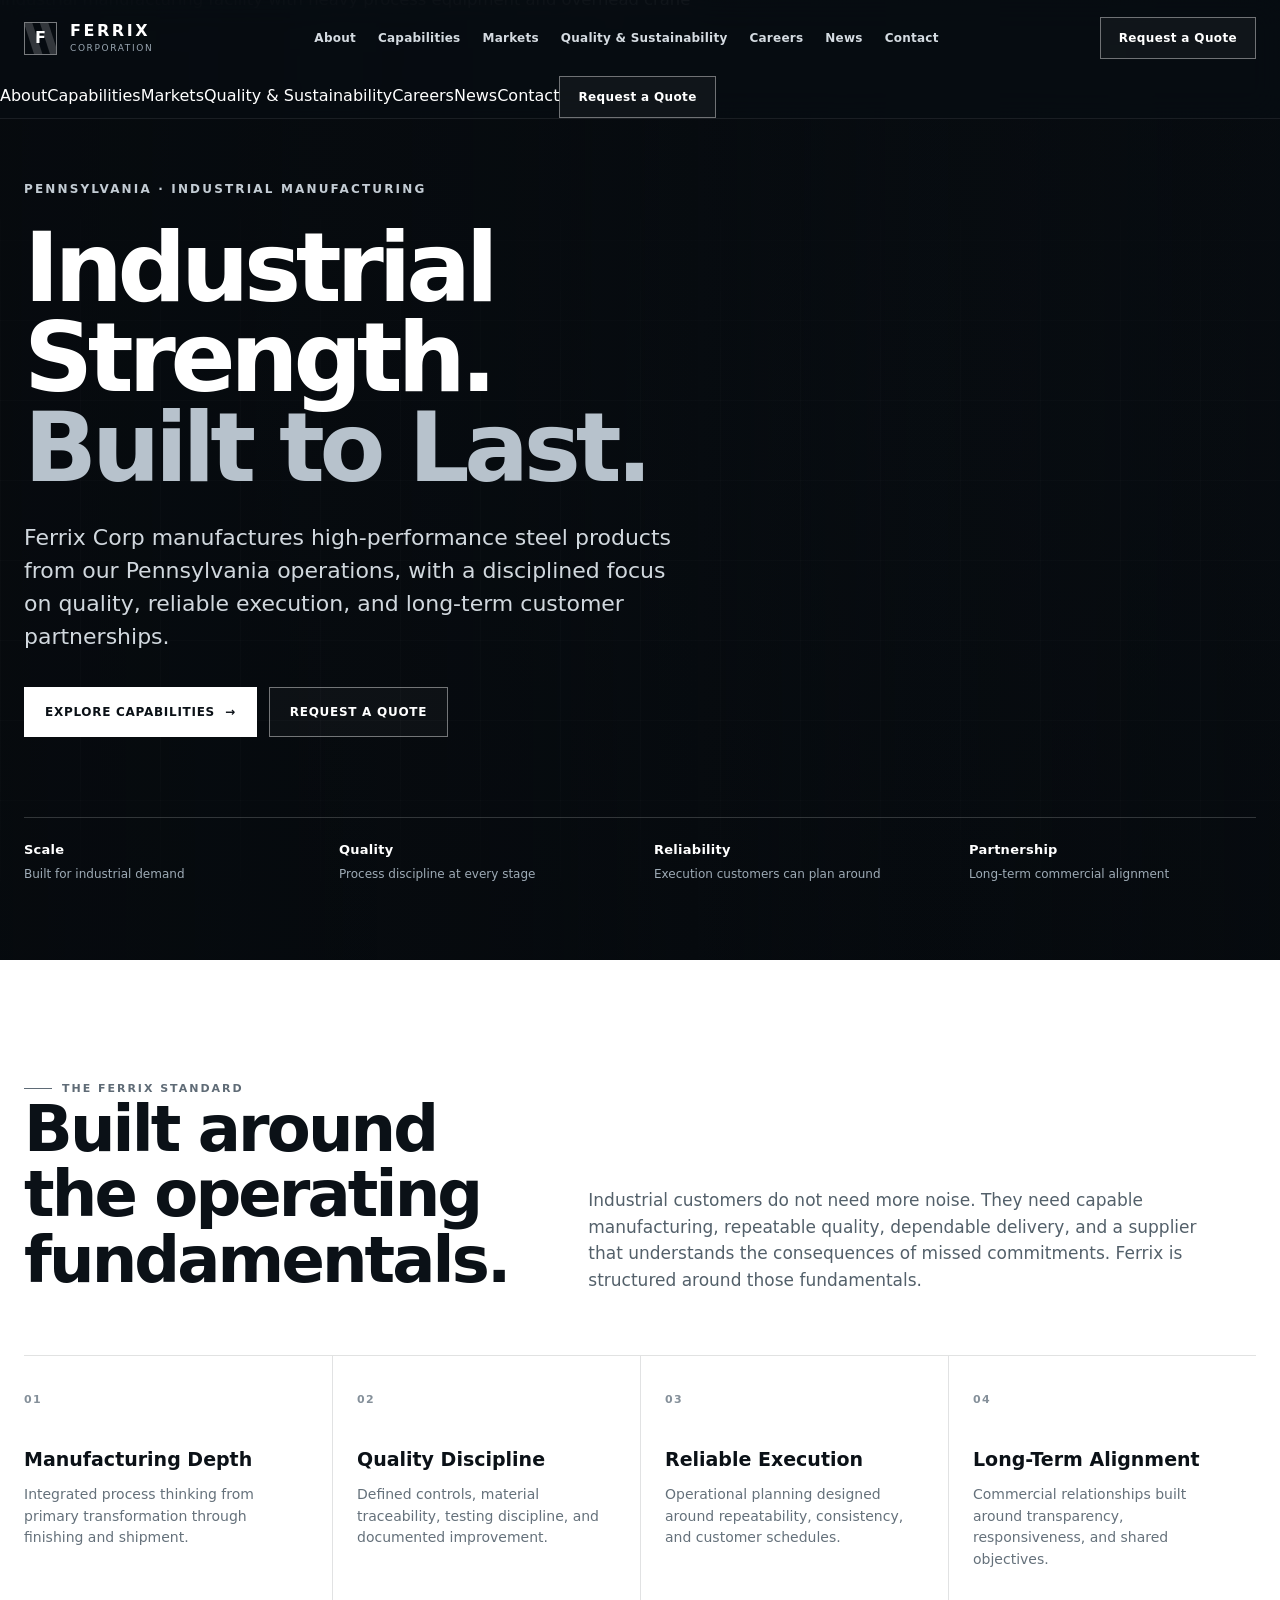
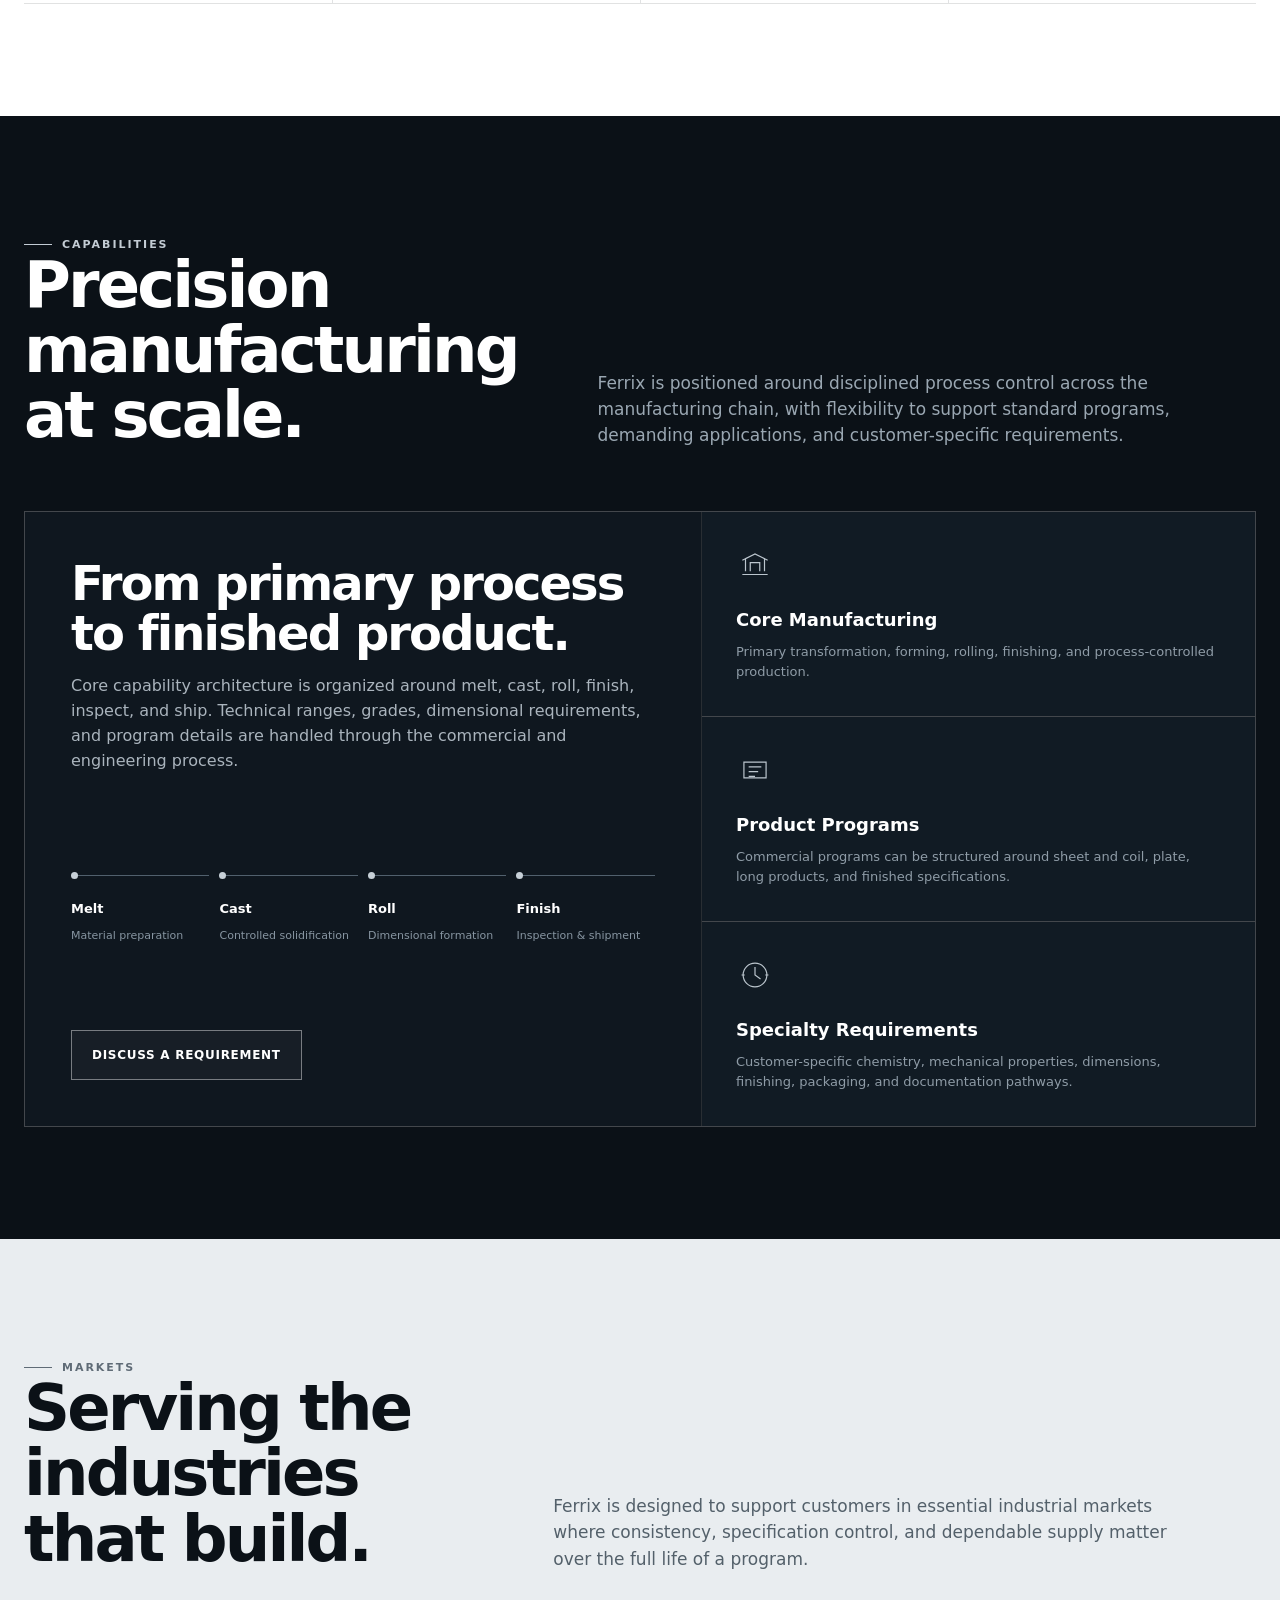
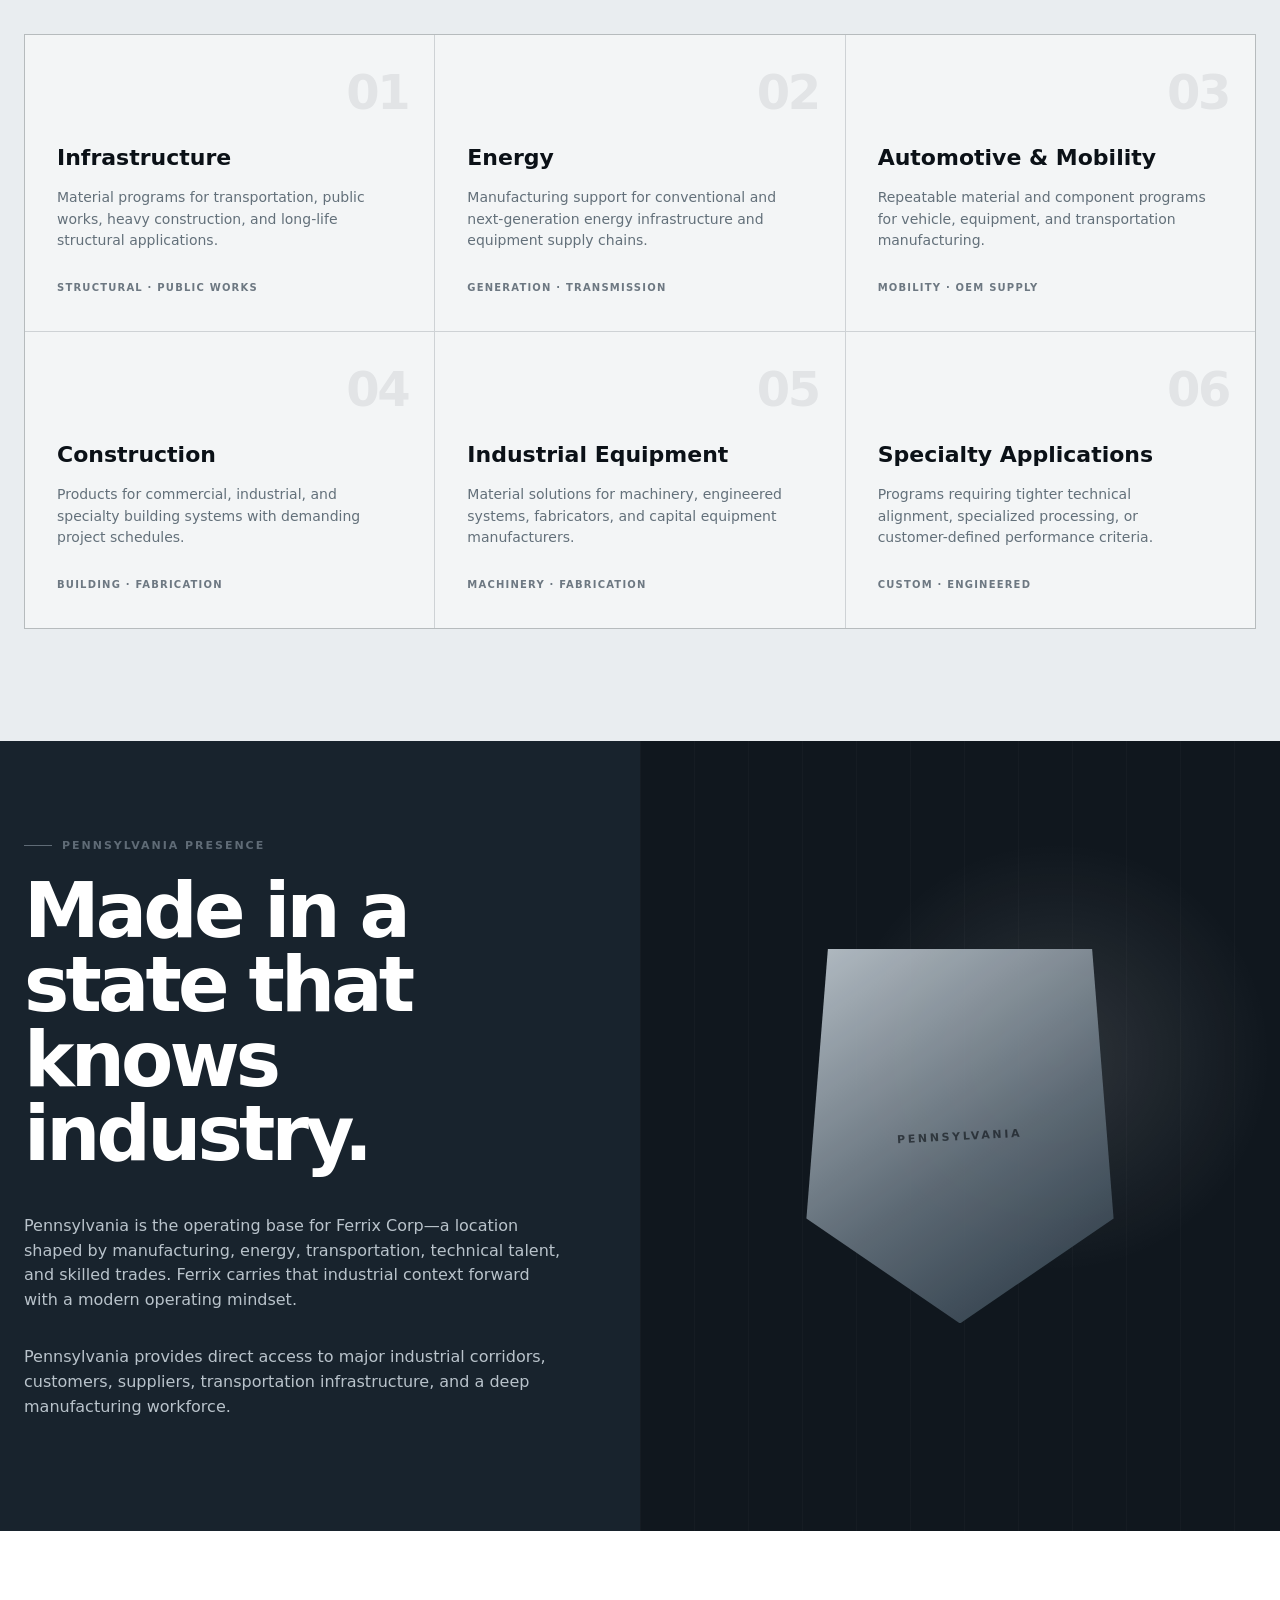
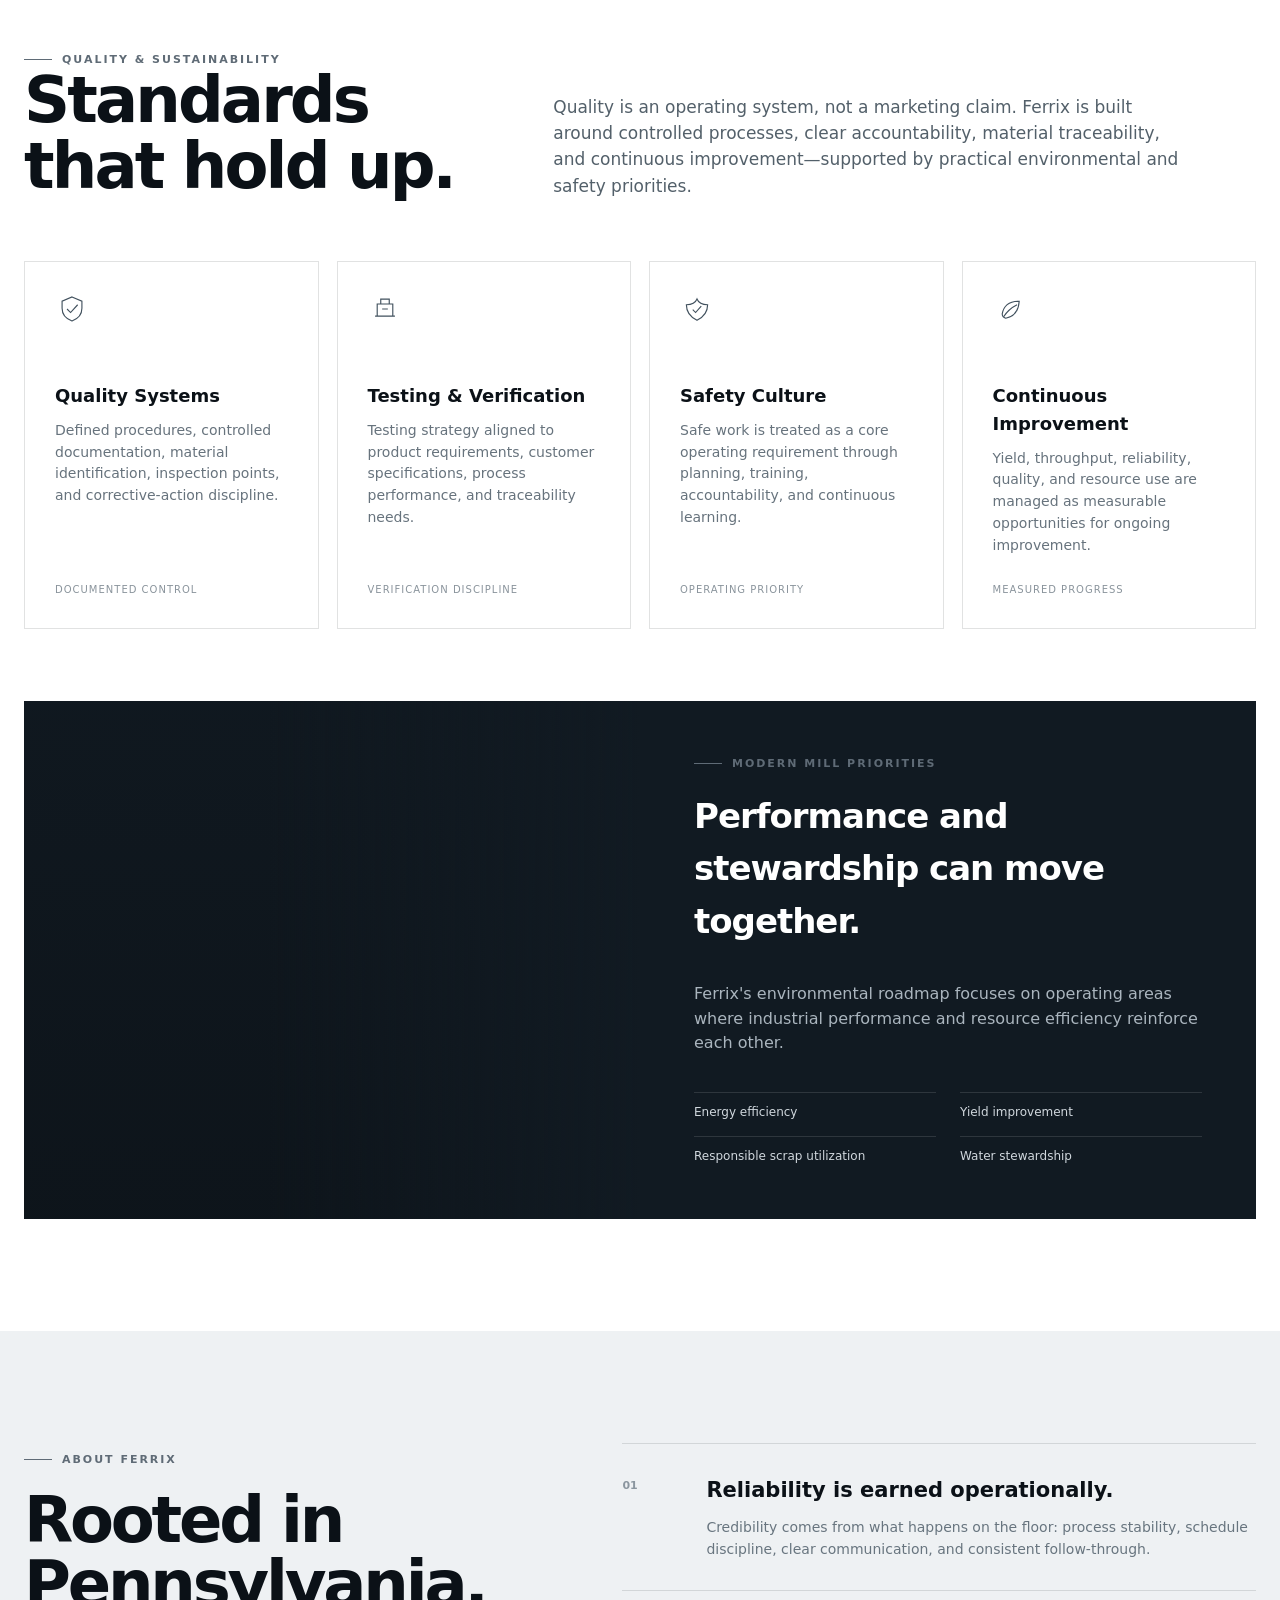
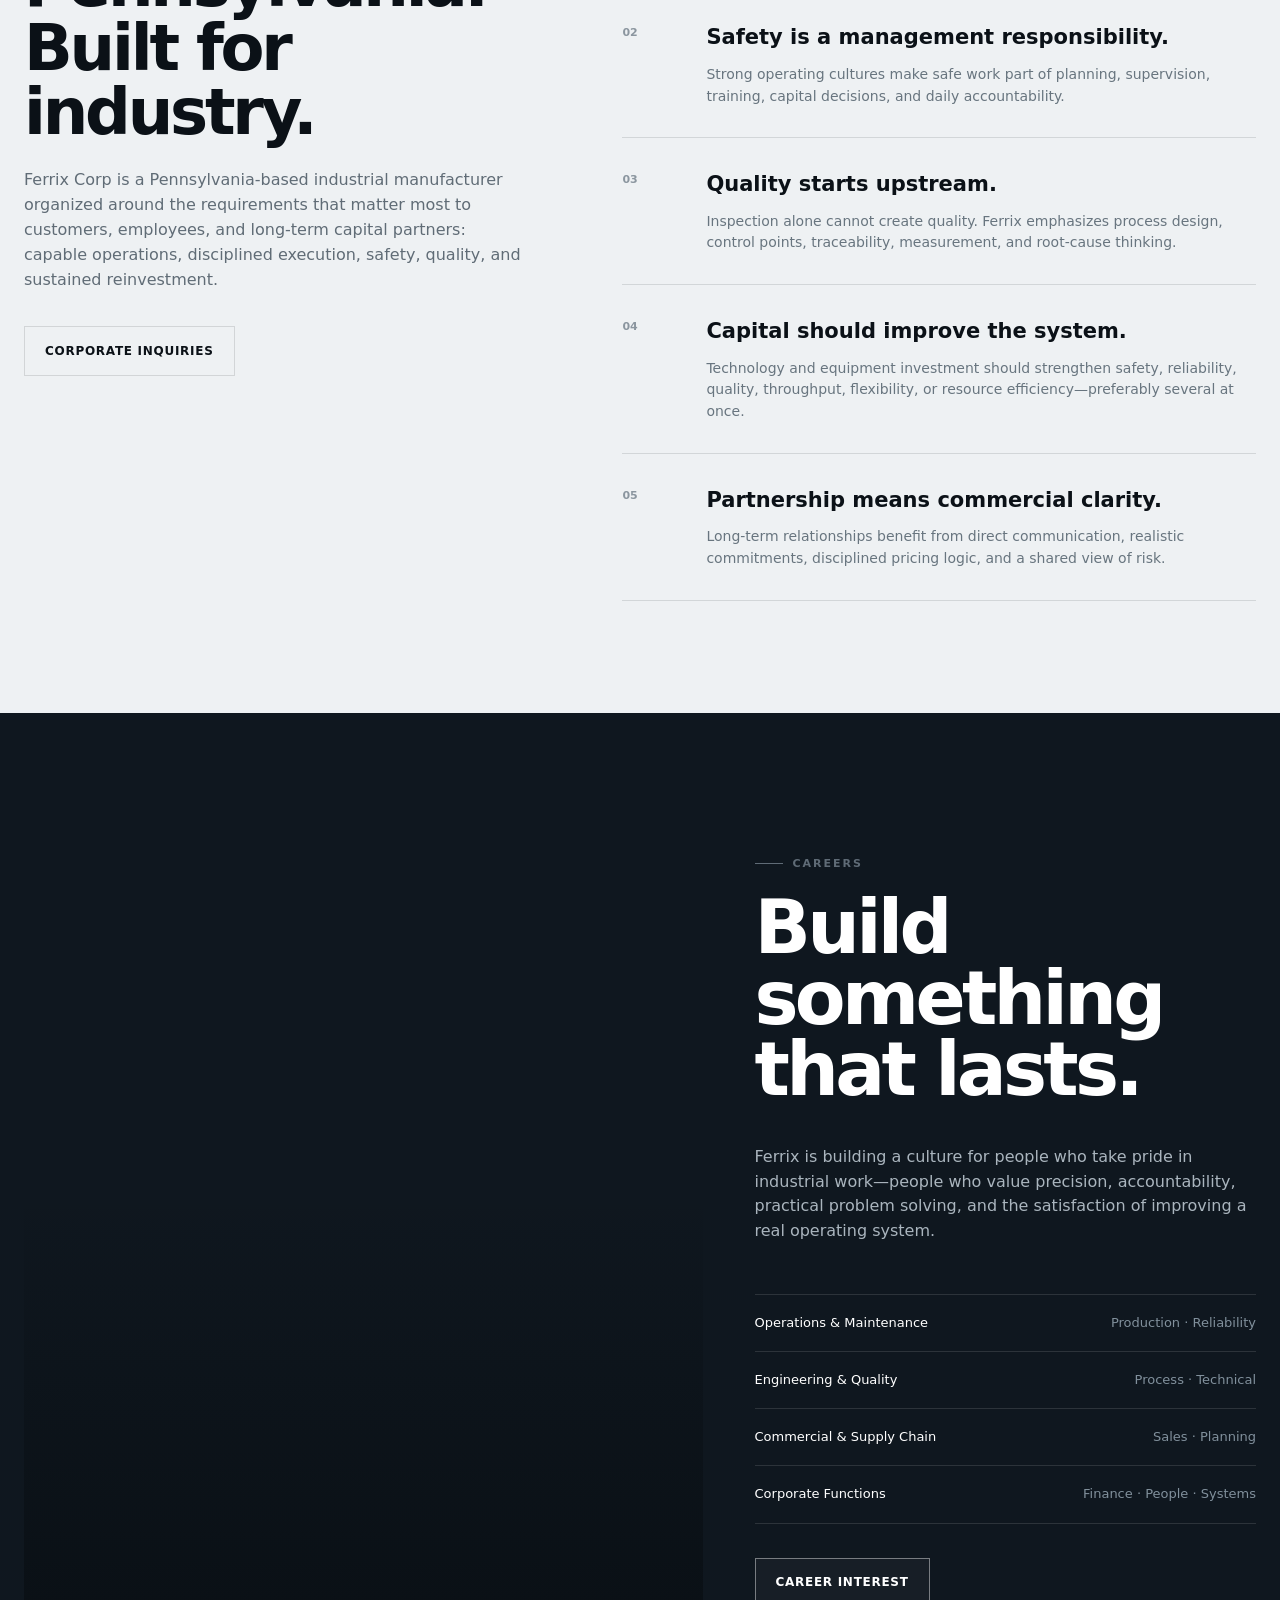
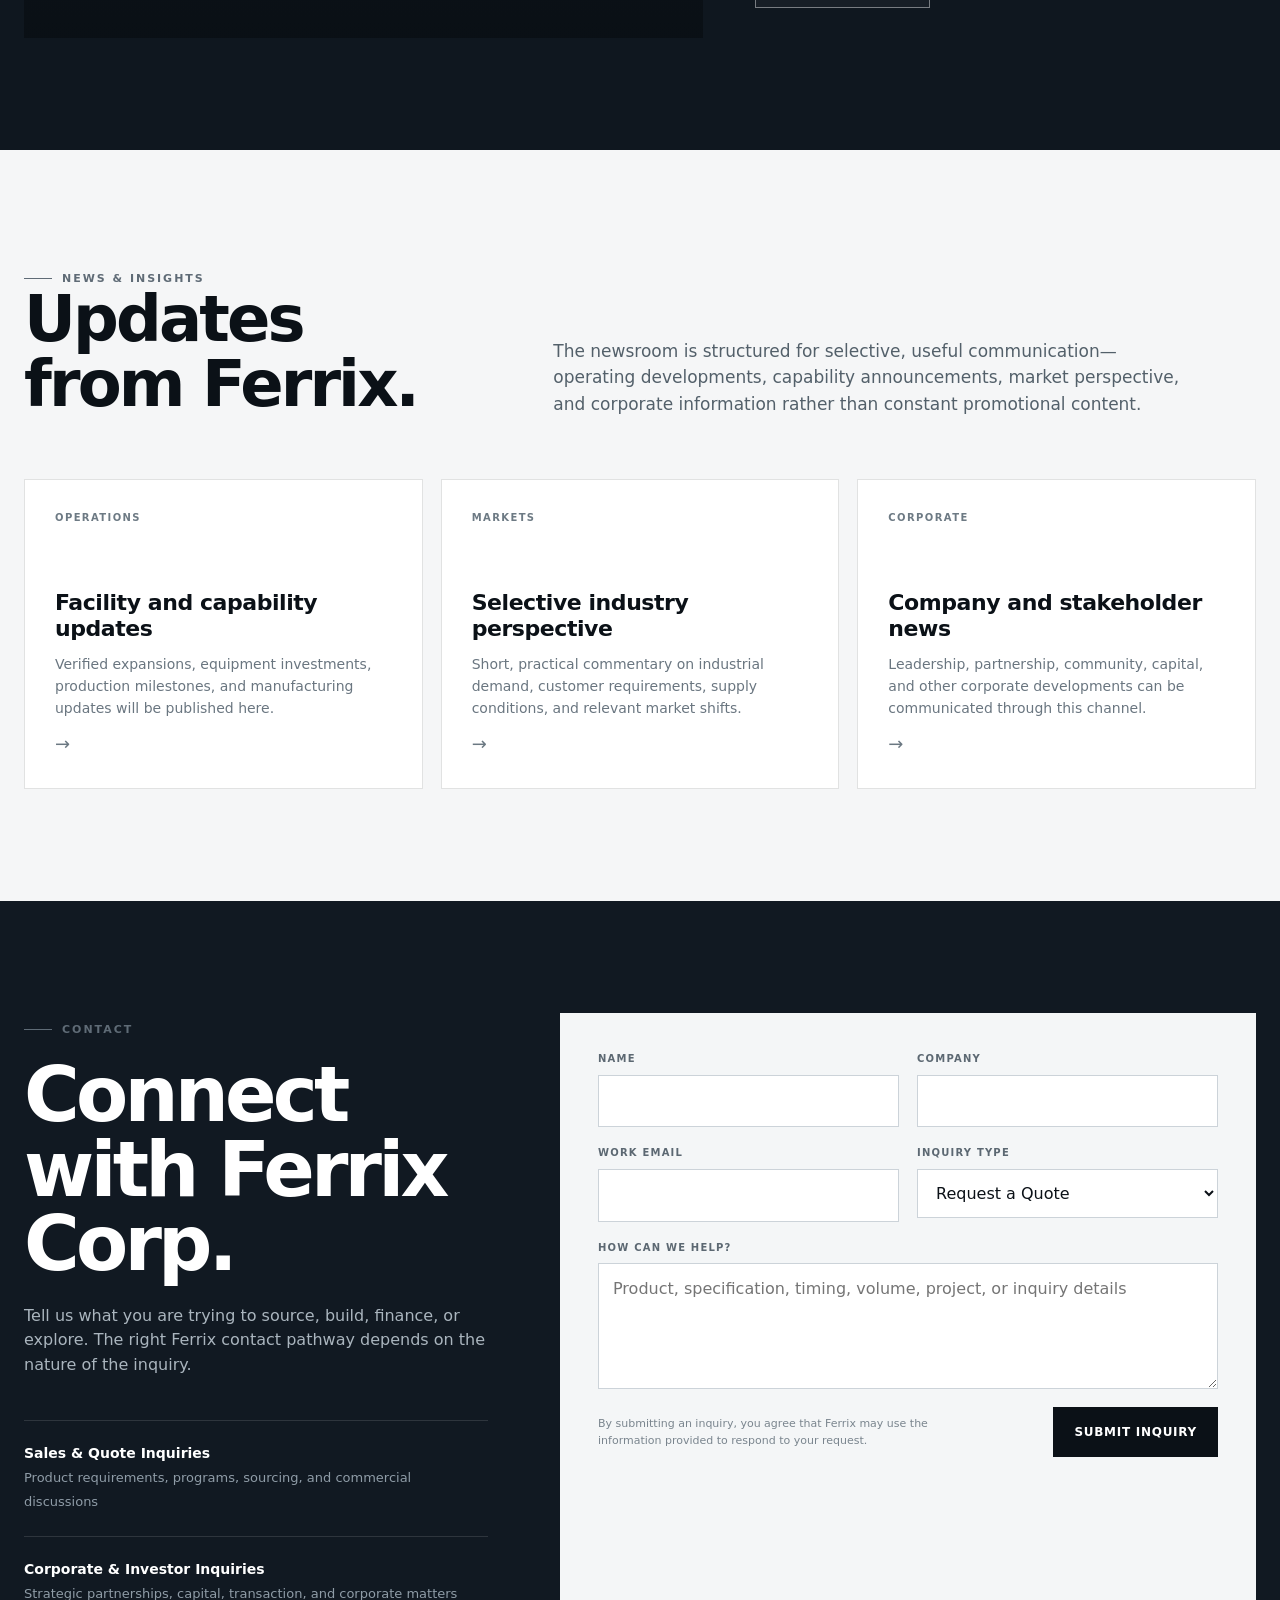
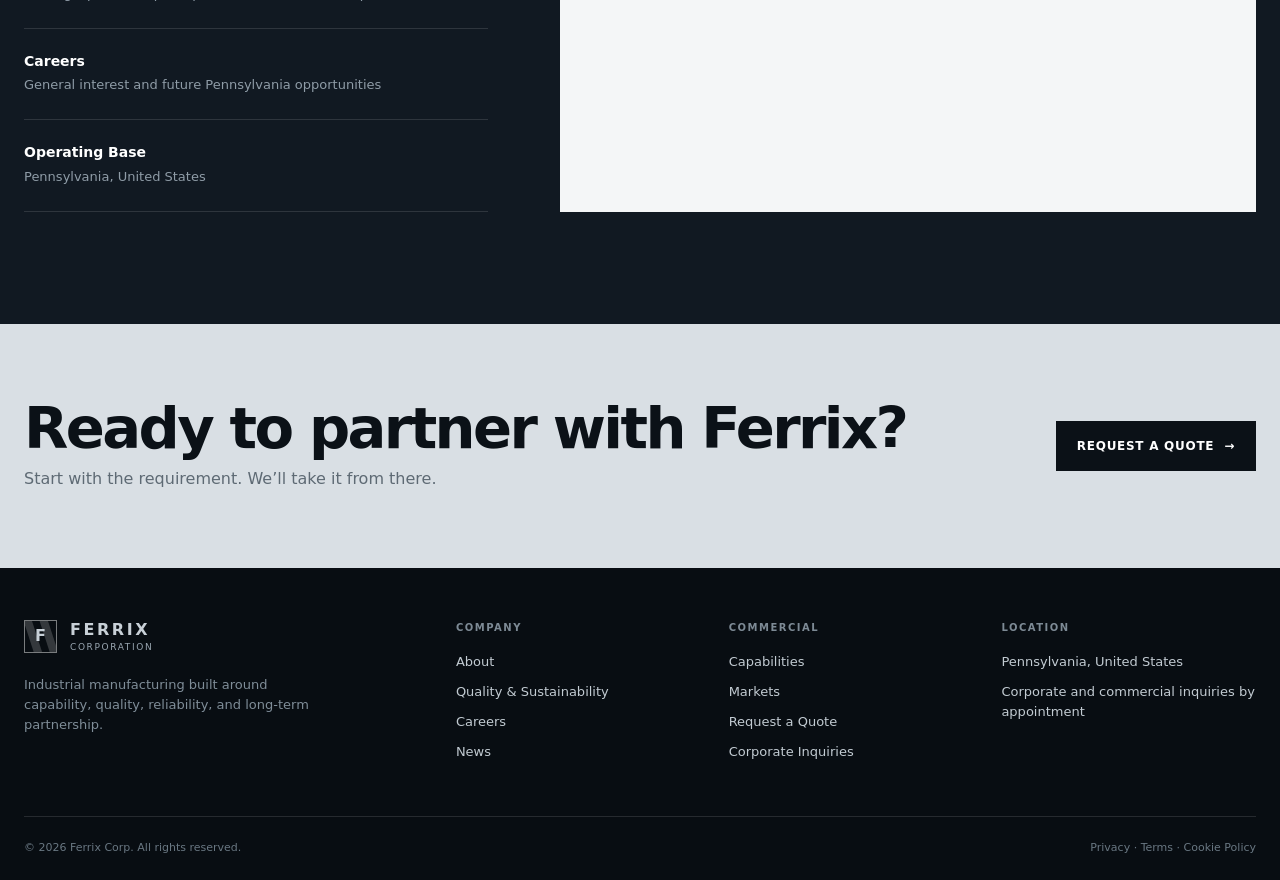
==== index.html @ 730b9425 "Build Ferrix Corp corporate website" ====
<!DOCTYPE html>
<html lang="en">
<head>
  <meta charset="UTF-8" />
  <meta name="viewport" content="width=device-width, initial-scale=1.0" />
  <meta name="description" content="Ferrix Corp is a Pennsylvania-based industrial manufacturer focused on performance, reliability, disciplined operations, and long-term customer partnerships." />
  <meta name="theme-color" content="#0b1117" />
  <meta property="og:title" content="Ferrix Corp | Industrial Strength. Built to Last." />
  <meta property="og:description" content="Pennsylvania-based manufacturing. Built around capability, quality, reliability, and long-term partnership." />
  <meta property="og:type" content="website" />
  <title>Ferrix Corp | Industrial Strength. Built to Last.</title>
  <style>
    :root {
      --ink: #0b1117;
      --ink-2: #111922;
      --steel: #5f6b76;
      --steel-2: #89949f;
      --mist: #d9dee3;
      --paper: #f3f5f6;
      --white: #ffffff;
      --navy: #142334;
      --accent: #b8c2cb;
      --rust: #a55b33;
      --line: rgba(255,255,255,.12);
      --dark-line: rgba(11,17,23,.12);
      --shadow: 0 24px 60px rgba(0,0,0,.16);
      --radius: 3px;
      --max: 1240px;
    }
    * { box-sizing: border-box; }
    html { scroll-behavior: smooth; }
    body { margin: 0; background: var(--paper); color: var(--ink); font-family: Inter, ui-sans-serif, system-ui, -apple-system, BlinkMacSystemFont, "Segoe UI", sans-serif; font-size: 16px; line-height: 1.55; -webkit-font-smoothing: antialiased; text-rendering: optimizeLegibility; }
    body.menu-open { overflow: hidden; }
    a { color: inherit; text-decoration: none; }
    button, input, textarea, select { font: inherit; }
    img { max-width: 100%; display: block; }
    ::selection { background: #253a4d; color: white; }
    .skip-link { position: fixed; left: 12px; top: -50px; z-index: 9999; background: white; color: var(--ink); padding: 10px 14px; border-radius: 2px; transition: top .2s ease; }
    .skip-link:focus { top: 12px; }
    .progress { position: fixed; inset: 0 auto auto 0; z-index: 1200; height: 2px; width: 0; background: linear-gradient(90deg, #96a3ae, #fff); }
    .wrap { width: min(calc(100% - 48px), var(--max)); margin: 0 auto; }
    .eyebrow { display: inline-flex; align-items: center; gap: 10px; font-size: 11px; font-weight: 700; letter-spacing: .18em; text-transform: uppercase; color: var(--steel); }
    .eyebrow::before { content: ""; width: 28px; height: 1px; background: currentColor; }
    .dark .eyebrow { color: #c3ccd4; }
    header { position: fixed; top: 0; left: 0; right: 0; z-index: 1000; background: rgba(8,13,18,.72); color: white; border-bottom: 1px solid rgba(255,255,255,.08); backdrop-filter: blur(16px); -webkit-backdrop-filter: blur(16px); transition: background .25s ease, box-shadow .25s ease; }
    header.scrolled { background: rgba(8,13,18,.96); box-shadow: 0 10px 32px rgba(0,0,0,.18); }
    .nav-shell { height: 76px; display: flex; align-items: center; justify-content: space-between; gap: 24px; }
    .brand { display: inline-flex; align-items: center; gap: 13px; min-width: max-content; }
    .brand-mark { width: 33px; height: 33px; border: 1px solid rgba(255,255,255,.46); display: grid; place-items: center; position: relative; overflow: hidden; }
    .brand-mark::before, .brand-mark::after { content: ""; position: absolute; background: rgba(255,255,255,.18); transform: rotate(-18deg); }
    .brand-mark::before { width: 8px; height: 48px; left: 4px; }
    .brand-mark::after { width: 8px; height: 48px; right: 3px; }
    .brand-mark span { font-size: 16px; font-weight: 800; position: relative; z-index: 1; }
    .brand-name { display: flex; flex-direction: column; line-height: 1; }
    .brand-name strong { font-size: 16px; letter-spacing: .16em; font-weight: 780; }
    .brand-name small { margin-top: 5px; font-size: 9px; letter-spacing: .18em; text-transform: uppercase; color: #9aa7b2; }
    .nav-links { display: flex; align-items: center; gap: 22px; font-size: 12px; font-weight: 650; letter-spacing: .02em; }
    .nav-links a { color: #d4dbe1; transition: color .2s ease; }
    .nav-links a:hover, .nav-links a.active { color: white; }
    .quote-btn { display: inline-flex; align-items: center; justify-content: center; min-height: 42px; padding: 0 18px; border: 1px solid rgba(255,255,255,.4); color: white; font-weight: 700; font-size: 12px; letter-spacing: .03em; background: rgba(255,255,255,.04); transition: .2s ease; }
    .quote-btn:hover { background: white; color: var(--ink); border-color: white; }
    .mobile-toggle { display: none; width: 42px; height: 42px; border: 1px solid rgba(255,255,255,.25); background: transparent; color: white; }
    .mobile-toggle span, .mobile-toggle span::before, .mobile-toggle span::after { content: ""; display: block; width: 18px; height: 1px; background: white; margin: auto; position: relative; }
    .mobile-toggle span::before { position: absolute; top: -6px; }
    .mobile-toggle span::after { position: absolute; top: 6px; }
    .hero { min-height: 94vh; color: white; position: relative; display: grid; align-items: end; overflow: hidden; background: #080d12; }
    .hero-media { position: absolute; inset: 0; z-index: 0; }
    .hero-media img { width: 100%; height: 100%; object-fit: cover; object-position: center 48%; filter: saturate(.72) contrast(1.05); transform: scale(1.025); }
    .hero-media::after { content: ""; position: absolute; inset: 0; background: linear-gradient(90deg, rgba(6,10,14,.92) 0%, rgba(6,10,14,.68) 42%, rgba(6,10,14,.25) 72%, rgba(6,10,14,.44) 100%), linear-gradient(0deg, rgba(6,10,14,.88) 0%, rgba(6,10,14,.12) 55%, rgba(6,10,14,.38) 100%); }
    .hero-grid { position: absolute; inset: 0; z-index: 1; pointer-events: none; opacity: .22; background-image: linear-gradient(rgba(255,255,255,.08) 1px, transparent 1px), linear-gradient(90deg, rgba(255,255,255,.08) 1px, transparent 1px); background-size: 80px 80px; mask-image: linear-gradient(to bottom, transparent 10%, #000 40%, #000 80%, transparent 100%); }
    .hero-inner { position: relative; z-index: 2; padding: 180px 0 76px; }
    .hero-kicker { color: #c3ccd4; font-size: 12px; text-transform: uppercase; letter-spacing: .18em; font-weight: 700; margin-bottom: 24px; }
    .hero h1 { max-width: 900px; margin: 0; font-size: clamp(48px, 7.5vw, 104px); line-height: .94; letter-spacing: -.055em; font-weight: 750; text-wrap: balance; }
    .hero h1 span { color: #b7c2cc; }
    .hero-sub { max-width: 660px; font-size: clamp(17px, 2vw, 22px); line-height: 1.5; color: #d1d8de; margin: 28px 0 34px; }
    .hero-actions { display: flex; flex-wrap: wrap; gap: 12px; }
    .btn { min-height: 50px; padding: 0 20px; display: inline-flex; align-items: center; justify-content: center; gap: 10px; border: 1px solid transparent; font-size: 12px; font-weight: 760; letter-spacing: .06em; text-transform: uppercase; cursor: pointer; transition: transform .2s ease, background .2s ease, color .2s ease, border-color .2s ease; }
    .btn:hover { transform: translateY(-2px); }
    .btn-primary { background: white; color: var(--ink); }
    .btn-primary:hover { background: #dfe4e8; }
    .btn-outline { border-color: rgba(255,255,255,.42); color: white; background: rgba(255,255,255,.03); }
    .btn-outline:hover { border-color: white; background: rgba(255,255,255,.08); }
    .btn-dark { background: var(--ink); color: white; }
    .btn-dark:hover { background: #202c38; }
    .btn-line { border-color: var(--dark-line); color: var(--ink); background: transparent; }
    .hero-meta { margin-top: 80px; padding-top: 22px; border-top: 1px solid rgba(255,255,255,.18); display: grid; grid-template-columns: repeat(4, 1fr); gap: 28px; }
    .hero-meta-item strong { display: block; font-size: 13px; letter-spacing: .02em; }
    .hero-meta-item span { display: block; margin-top: 5px; color: #9eabb6; font-size: 12px; }
    section { position: relative; scroll-margin-top: 74px; }
    .section { padding: 112px 0; }
    .section-head { display: grid; grid-template-columns: .78fr 1.22fr; gap: 80px; margin-bottom: 62px; align-items: end; }
    .section-head h2 { margin: 0; font-size: clamp(36px, 5vw, 66px); line-height: 1.02; letter-spacing: -.045em; font-weight: 740; }
    .section-head p { margin: 0; max-width: 640px; color: #53606a; font-size: 17px; }
    .intro { background: white; }
    .value-grid { display: grid; grid-template-columns: repeat(4, 1fr); border-top: 1px solid var(--dark-line); border-bottom: 1px solid var(--dark-line); }
    .value { padding: 30px 24px 32px 0; min-height: 190px; position: relative; }
    .value + .value { border-left: 1px solid var(--dark-line); padding-left: 24px; }
    .value-num { font-size: 11px; color: #85909a; letter-spacing: .12em; font-weight: 700; }
    .value h3 { font-size: 19px; margin: 34px 0 10px; }
    .value p { margin: 0; color: #65717b; font-size: 14px; }
    .dark { background: var(--ink); color: white; }
    .capability-layout { display: grid; grid-template-columns: 1.1fr .9fr; gap: 1px; background: var(--line); border: 1px solid var(--line); }
    .capability-main { background: #0f171f; padding: 46px; min-height: 520px; display: flex; flex-direction: column; justify-content: space-between; }
    .process-track { display: grid; grid-template-columns: repeat(4, 1fr); gap: 10px; margin: 52px 0; }
    .process-step { position: relative; padding-top: 20px; border-top: 1px solid #51606d; }
    .process-step::before { content: ""; position: absolute; top: -4px; left: 0; width: 7px; height: 7px; background: #c7d0d7; border-radius: 50%; }
    .process-step b { font-size: 13px; }
    .process-step span { display: block; margin-top: 6px; font-size: 11px; color: #8795a1; }
    .capability-main h3 { margin: 0; font-size: clamp(28px, 4vw, 48px); line-height: 1.05; letter-spacing: -.04em; }
    .capability-main p { max-width: 600px; color: #aab4bd; }
    .capability-side { display: grid; grid-template-rows: repeat(3, 1fr); gap: 1px; background: var(--line); }
    .cap-card { background: #111b24; padding: 34px; display: flex; flex-direction: column; justify-content: space-between; transition: background .25s ease; }
    .cap-card:hover { background: #17232e; }
    .cap-card .icon { width: 38px; height: 38px; color: #bcc6ce; }
    .cap-card h4 { margin: 22px 0 8px; font-size: 18px; }
    .cap-card p { margin: 0; color: #8f9ca7; font-size: 13px; }
    .markets { background: #e9edf0; }
    .market-grid { display: grid; grid-template-columns: repeat(3, 1fr); gap: 1px; background: var(--dark-line); border: 1px solid var(--dark-line); }
    .market-card { background: var(--paper); min-height: 280px; padding: 32px; position: relative; overflow: hidden; transition: background .25s ease; }
    .market-card:hover { background: white; }
    .market-index { position: absolute; right: 26px; top: 20px; font-size: 48px; letter-spacing: -.05em; font-weight: 700; color: rgba(11,17,23,.07); }
    .market-card h3 { margin: 74px 0 12px; font-size: 22px; }
    .market-card p { color: #63707a; margin: 0 0 22px; font-size: 14px; max-width: 330px; }
    .market-tag { font-size: 10px; letter-spacing: .12em; text-transform: uppercase; font-weight: 700; color: #6d7882; }
    .pa-band { background: #18232d; color: white; overflow: hidden; }
    .pa-grid { display: grid; grid-template-columns: 1fr 1fr; min-height: 620px; }
    .pa-copy { padding: 96px max(48px, calc((100vw - var(--max))/2)) 96px max(24px, calc((100vw - var(--max))/2)); display: flex; flex-direction: column; justify-content: center; }
    .pa-copy h2 { font-size: clamp(42px, 6vw, 76px); line-height: .98; letter-spacing: -.05em; margin: 20px 0 26px; }
    .pa-copy p { max-width: 540px; color: #b9c3cb; font-size: 16px; }
    .pa-graphic { position: relative; min-height: 500px; background: #10171e; display: grid; place-items: center; overflow: hidden; }
    .pa-graphic::before { content: ""; position: absolute; inset: 0; background: radial-gradient(circle at 65% 40%, rgba(255,255,255,.12), transparent 34%), repeating-linear-gradient(90deg, rgba(255,255,255,.025) 0 1px, transparent 1px 54px); }
    .keystone { position: relative; width: min(48%, 310px); aspect-ratio: .82; background: linear-gradient(145deg, #c5ced5, #65727d 56%, #2a3946); clip-path: polygon(7% 0,93% 0,100% 72%,50% 100%,0 72%); opacity: .9; box-shadow: 0 30px 80px rgba(0,0,0,.35); }
    .keystone::after { content: "PENNSYLVANIA"; position: absolute; inset: 0; display: grid; place-items: center; color: rgba(10,15,20,.62); font-size: 11px; font-weight: 800; letter-spacing: .24em; transform: rotate(-3deg); }
    .quality { background: white; }
    .pillar-grid { display: grid; grid-template-columns: repeat(4, 1fr); gap: 18px; }
    .pillar { border: 1px solid var(--dark-line); padding: 30px; min-height: 300px; display: flex; flex-direction: column; }
    .pillar .mini-icon { width: 34px; height: 34px; color: #40505d; }
    .pillar h3 { margin: 56px 0 10px; font-size: 18px; }
    .pillar p { color: #67737d; font-size: 14px; margin: 0; }
    .pillar small { margin-top: auto; padding-top: 26px; color: #8a949c; font-size: 10px; letter-spacing: .1em; text-transform: uppercase; }
    .sustain-band { margin-top: 72px; display: grid; grid-template-columns: 1fr 1fr; min-height: 440px; background: #111a22; color: white; }
    .sustain-image { background: url('https://images.pexels.com/photos/36397942/pexels-photo-36397942.jpeg?auto=compress&cs=tinysrgb&w=1600') center/cover no-repeat; position: relative; min-height: 420px; }
    .sustain-image::after { content: ""; position: absolute; inset: 0; background: linear-gradient(90deg, transparent 40%, #111a22 100%), linear-gradient(0deg, rgba(7,10,13,.35), rgba(7,10,13,.12)); }
    .sustain-copy { padding: 54px; display: flex; flex-direction: column; justify-content: center; }
    .sustain-copy h3 { margin: 18px 0; font-size: 34px; letter-spacing: -.03em; }
    .sustain-copy p { color: #aab5be; }
    .sustain-list { display: grid; grid-template-columns: 1fr 1fr; gap: 14px 24px; margin-top: 20px; }
    .sustain-list span { border-top: 1px solid var(--line); padding-top: 10px; font-size: 12px; color: #d1d8de; }
    .about { background: #eef1f3; }
    .about-grid { display: grid; grid-template-columns: .9fr 1.1fr; gap: 80px; align-items: start; }
    .about-sticky { position: sticky; top: 112px; }
    .about-sticky h2 { font-size: clamp(42px,5vw,68px); line-height: 1; letter-spacing: -.05em; margin: 20px 0 24px; }
    .about-sticky p { color: #606c76; max-width: 500px; }
    .principles { display: grid; gap: 0; border-top: 1px solid var(--dark-line); }
    .principle { padding: 30px 0; border-bottom: 1px solid var(--dark-line); display: grid; grid-template-columns: 62px 1fr; gap: 22px; }
    .principle .n { font-size: 11px; font-weight: 700; color: #8b969f; padding-top: 3px; }
    .principle h3 { margin: 0 0 10px; font-size: 21px; }
    .principle p { margin: 0; color: #68757f; font-size: 14px; }
    .careers { background: #0f171f; color: white; }
    .career-grid { display: grid; grid-template-columns: 1.15fr .85fr; gap: 52px; align-items: stretch; }
    .career-photo { min-height: 620px; background: url('https://images.pexels.com/photos/32845680/pexels-photo-32845680.jpeg?auto=compress&cs=tinysrgb&w=1600') center/cover no-repeat; position: relative; }
    .career-photo::after { content: ""; position: absolute; inset: 0; background: linear-gradient(0deg, rgba(5,9,12,.52), transparent 55%); }
    .career-copy { padding: 30px 0; display: flex; flex-direction: column; justify-content: center; }
    .career-copy h2 { font-size: clamp(44px, 6vw, 74px); line-height: .96; letter-spacing: -.05em; margin: 20px 0 24px; }
    .career-copy > p { color: #aab5be; max-width: 520px; }
    .role-list { margin: 34px 0; border-top: 1px solid var(--line); }
    .role { padding: 18px 0; border-bottom: 1px solid var(--line); display: flex; justify-content: space-between; gap: 20px; font-size: 13px; }
    .role span:last-child { color: #81909c; }
    .news { background: #f5f6f7; }
    .news-grid { display: grid; grid-template-columns: repeat(3, 1fr); gap: 18px; }
    .news-card { background: white; border: 1px solid var(--dark-line); min-height: 310px; padding: 30px; display: flex; flex-direction: column; transition: transform .2s ease, box-shadow .2s ease; }
    .news-card:hover { transform: translateY(-4px); box-shadow: 0 16px 40px rgba(20,30,38,.08); }
    .news-card .category { font-size: 10px; letter-spacing: .14em; text-transform: uppercase; font-weight: 750; color: #6d7a84; }
    .news-card h3 { margin: 64px 0 12px; font-size: 22px; letter-spacing: -.02em; line-height: 1.2; }
    .news-card p { margin: 0; color: #6a7680; font-size: 14px; }
    .news-card .arrow { margin-top: auto; font-size: 18px; color: #6b7882; }
    .contact { background: #111922; color: white; }
    .contact-grid { display: grid; grid-template-columns: .8fr 1.2fr; gap: 72px; }
    .contact h2 { font-size: clamp(44px, 6vw, 76px); line-height: .98; letter-spacing: -.05em; margin: 20px 0 22px; }
    .contact-copy p { color: #aab5be; max-width: 470px; }
    .contact-cards { margin-top: 42px; border-top: 1px solid var(--line); }
    .contact-card { padding: 22px 0; border-bottom: 1px solid var(--line); }
    .contact-card strong { display: block; font-size: 14px; }
    .contact-card span { color: #8f9ca7; font-size: 13px; }
    form { background: #f4f6f7; color: var(--ink); padding: 38px; }
    .form-grid { display: grid; grid-template-columns: 1fr 1fr; gap: 18px; }
    .field { display: flex; flex-direction: column; gap: 8px; }
    .field.full { grid-column: 1 / -1; }
    label { font-size: 10px; letter-spacing: .12em; text-transform: uppercase; font-weight: 800; color: #5c6872; }
    input, textarea, select { width: 100%; border: 1px solid #ccd3d9; background: white; color: var(--ink); padding: 13px 14px; outline: none; border-radius: 0; }
    input:focus, textarea:focus, select:focus { border-color: #475765; box-shadow: 0 0 0 2px rgba(71,87,101,.08); }
    textarea { min-height: 126px; resize: vertical; }
    .form-footer { margin-top: 18px; display: flex; align-items: center; justify-content: space-between; gap: 18px; }
    .form-note { max-width: 330px; font-size: 11px; color: #7a858e; }
    .form-status { margin-top: 14px; font-size: 12px; min-height: 18px; color: #52616c; }
    .final-cta { background: #d9dfe4; color: var(--ink); padding: 76px 0; }
    .final-grid { display: flex; align-items: center; justify-content: space-between; gap: 40px; }
    .final-grid h2 { margin: 0; font-size: clamp(34px, 4.5vw, 58px); letter-spacing: -.045em; line-height: 1; }
    .final-grid p { margin: 10px 0 0; color: #5e6a74; }
    footer { background: #080d12; color: #c8d0d7; padding: 52px 0 24px; }
    .footer-grid { display: grid; grid-template-columns: 1.2fr .7fr .7fr .8fr; gap: 50px; padding-bottom: 44px; border-bottom: 1px solid var(--line); }
    .footer-brand p { color: #7f8d98; font-size: 13px; max-width: 310px; margin-top: 22px; }
    .footer-col h4 { margin: 0 0 16px; font-size: 10px; letter-spacing: .15em; text-transform: uppercase; color: #7d8a95; }
    .footer-col a, .footer-col span { display: block; font-size: 13px; color: #c2cbd2; margin: 10px 0; }
    .footer-col a:hover { color: white; }
    .footer-bottom { padding-top: 22px; display: flex; justify-content: space-between; gap: 30px; color: #697782; font-size: 11px; }
    .floating-quote { position: fixed; right: 18px; bottom: 18px; z-index: 900; background: white; color: var(--ink); border: 1px solid rgba(0,0,0,.13); padding: 13px 17px; box-shadow: 0 12px 36px rgba(0,0,0,.18); font-size: 11px; font-weight: 800; letter-spacing: .07em; text-transform: uppercase; transform: translateY(90px); opacity: 0; transition: .25s ease; }
    .floating-quote.show { transform: translateY(0); opacity: 1; }
    [data-reveal] { opacity: 0; transform: translateY(22px); transition: opacity .7s ease, transform .7s ease; }
    [data-reveal].revealed { opacity: 1; transform: none; }
    @media (max-width: 1080px) {
      .nav-links { display: none; }
      .mobile-toggle { display: inline-grid; place-items: center; }
      .desktop-quote { display: none; }
      .mobile-panel { position: fixed; inset: 76px 0 0; background: #080d12; padding: 34px 24px; display: none; flex-direction: column; gap: 6px; }
      body.menu-open .mobile-panel { display: flex; }
      .mobile-panel a { padding: 14px 0; border-bottom: 1px solid var(--line); font-size: 17px; }
      .section-head, .about-grid, .contact-grid { grid-template-columns: 1fr; gap: 34px; }
      .about-sticky { position: static; }
      .value-grid { grid-template-columns: repeat(2,1fr); }
      .value:nth-child(3) { border-left: 0; }
      .value:nth-child(n+3) { border-top: 1px solid var(--dark-line); }
      .market-grid { grid-template-columns: repeat(2,1fr); }
      .pillar-grid { grid-template-columns: repeat(2,1fr); }
      .footer-grid { grid-template-columns: 1.2fr 1fr 1fr; }
      .footer-brand { grid-column: 1 / -1; }
    }
    @media (max-width: 780px) {
      .wrap { width: min(calc(100% - 32px), var(--max)); }
      .nav-shell { height: 68px; }
      .mobile-panel { top: 68px; }
      .hero { min-height: 860px; }
      .hero-inner { padding: 150px 0 46px; }
      .hero h1 { font-size: clamp(52px, 17vw, 78px); }
      .hero-sub { font-size: 17px; }
      .hero-meta { grid-template-columns: 1fr 1fr; margin-top: 54px; gap: 22px; }
      .section { padding: 78px 0; }
      .section-head { margin-bottom: 40px; }
      .value-grid, .market-grid, .pillar-grid, .news-grid { grid-template-columns: 1fr; }
      .value + .value { border-left: 0; border-top: 1px solid var(--dark-line); padding-left: 0; }
      .capability-layout, .sustain-band, .career-grid, .pa-grid { grid-template-columns: 1fr; }
      .capability-main { padding: 30px; min-height: 470px; }
      .process-track { grid-template-columns: 1fr 1fr; gap: 24px; }
      .pa-copy { padding: 74px 24px; }
      .pa-graphic { min-height: 420px; }
      .sustain-image { min-height: 330px; }
      .sustain-copy { padding: 34px; }
      .career-photo { min-height: 430px; }
      .form-grid { grid-template-columns: 1fr; }
      .field.full { grid-column: auto; }
      form { padding: 26px 20px; }
      .form-footer, .final-grid, .footer-bottom { align-items: flex-start; flex-direction: column; }
      .footer-grid { grid-template-columns: 1fr 1fr; gap: 34px; }
      .footer-brand { grid-column: 1 / -1; }
      .floating-quote { right: 12px; bottom: 12px; }
    }
    @media (prefers-reduced-motion: reduce) {
      html { scroll-behavior: auto; }
      *, *::before, *::after { animation-duration: .01ms !important; animation-iteration-count: 1 !important; transition-duration: .01ms !important; }
      [data-reveal] { opacity: 1; transform: none; }
    }
  </style>
</head>
<body>
  <a class="skip-link" href="#main">Skip to content</a>
  <div class="progress" id="progress"></div>
  <header id="siteHeader">
    <div class="wrap nav-shell">
      <a class="brand" href="#home" aria-label="Ferrix Corp home"><span class="brand-mark" aria-hidden="true"><span>F</span></span><span class="brand-name"><strong>FERRIX</strong><small>Corporation</small></span></a>
      <nav class="nav-links" aria-label="Primary navigation"><a href="#about">About</a><a href="#capabilities">Capabilities</a><a href="#markets">Markets</a><a href="#quality">Quality & Sustainability</a><a href="#careers">Careers</a><a href="#news">News</a><a href="#contact">Contact</a></nav>
      <a class="quote-btn desktop-quote" href="#contact">Request a Quote</a>
      <button class="mobile-toggle" id="mobileToggle" type="button" aria-label="Open menu" aria-expanded="false"><span></span></button>
    </div>
    <nav class="mobile-panel" id="mobilePanel" aria-label="Mobile navigation"><a href="#about">About</a><a href="#capabilities">Capabilities</a><a href="#markets">Markets</a><a href="#quality">Quality & Sustainability</a><a href="#careers">Careers</a><a href="#news">News</a><a href="#contact">Contact</a><a class="quote-btn" href="#contact">Request a Quote</a></nav>
  </header>
  <main id="main">
    <section class="hero" id="home" aria-labelledby="hero-title">
      <div class="hero-media"><img src="https://images.pexels.com/photos/27382493/pexels-photo-27382493.jpeg?auto=compress&cs=tinysrgb&w=2200" alt="Industrial manufacturing facility with heavy process equipment and overhead crane" fetchpriority="high" /></div>
      <div class="hero-grid"></div>
      <div class="wrap hero-inner">
        <div class="hero-kicker">Pennsylvania · Industrial Manufacturing</div>
        <h1 id="hero-title">Industrial Strength. <span>Built to Last.</span></h1>
        <p class="hero-sub">Ferrix Corp manufactures high-performance steel products from our Pennsylvania operations, with a disciplined focus on quality, reliable execution, and long-term customer partnerships.</p>
        <div class="hero-actions"><a class="btn btn-primary" href="#capabilities">Explore Capabilities <span aria-hidden="true">→</span></a><a class="btn btn-outline" href="#contact">Request a Quote</a></div>
        <div class="hero-meta" aria-label="Ferrix operating priorities"><div class="hero-meta-item"><strong>Scale</strong><span>Built for industrial demand</span></div><div class="hero-meta-item"><strong>Quality</strong><span>Process discipline at every stage</span></div><div class="hero-meta-item"><strong>Reliability</strong><span>Execution customers can plan around</span></div><div class="hero-meta-item"><strong>Partnership</strong><span>Long-term commercial alignment</span></div></div>
      </div>
    </section>
    <section class="section intro" aria-labelledby="value-title">
      <div class="wrap">
        <div class="section-head" data-reveal><div><span class="eyebrow">The Ferrix Standard</span><h2 id="value-title">Built around the operating fundamentals.</h2></div><p>Industrial customers do not need more noise. They need capable manufacturing, repeatable quality, dependable delivery, and a supplier that understands the consequences of missed commitments. Ferrix is structured around those fundamentals.</p></div>
        <div class="value-grid" data-reveal><article class="value"><span class="value-num">01</span><h3>Manufacturing Depth</h3><p>Integrated process thinking from primary transformation through finishing and shipment.</p></article><article class="value"><span class="value-num">02</span><h3>Quality Discipline</h3><p>Defined controls, material traceability, testing discipline, and documented improvement.</p></article><article class="value"><span class="value-num">03</span><h3>Reliable Execution</h3><p>Operational planning designed around repeatability, consistency, and customer schedules.</p></article><article class="value"><span class="value-num">04</span><h3>Long-Term Alignment</h3><p>Commercial relationships built around transparency, responsiveness, and shared objectives.</p></article></div>
      </div>
    </section>
    <section class="section dark" id="capabilities" aria-labelledby="cap-title">
      <div class="wrap">
        <div class="section-head" data-reveal><div><span class="eyebrow">Capabilities</span><h2 id="cap-title">Precision manufacturing at scale.</h2></div><p style="color:#9aa7b2">Ferrix is positioned around disciplined process control across the manufacturing chain, with flexibility to support standard programs, demanding applications, and customer-specific requirements.</p></div>
        <div class="capability-layout" data-reveal>
          <div class="capability-main"><div><h3>From primary process to finished product.</h3><p>Core capability architecture is organized around melt, cast, roll, finish, inspect, and ship. Technical ranges, grades, dimensional requirements, and program details are handled through the commercial and engineering process.</p></div><div class="process-track" aria-label="Manufacturing process"><div class="process-step"><b>Melt</b><span>Material preparation</span></div><div class="process-step"><b>Cast</b><span>Controlled solidification</span></div><div class="process-step"><b>Roll</b><span>Dimensional formation</span></div><div class="process-step"><b>Finish</b><span>Inspection & shipment</span></div></div><a class="btn btn-outline" href="#contact" style="align-self:flex-start">Discuss a Requirement</a></div>
          <div class="capability-side">
            <article class="cap-card"><svg class="icon" viewBox="0 0 48 48" fill="none" stroke="currentColor" stroke-width="1.5" aria-hidden="true"><path d="M8 36h32M12 32V16l12-6 12 6v16M18 32V21h12v11M8 18l16-8 16 8"/></svg><div><h4>Core Manufacturing</h4><p>Primary transformation, forming, rolling, finishing, and process-controlled production.</p></div></article>
            <article class="cap-card"><svg class="icon" viewBox="0 0 48 48" fill="none" stroke="currentColor" stroke-width="1.5" aria-hidden="true"><path d="M10 14h28v20H10zM16 20h16M16 26h12M16 32h8"/></svg><div><h4>Product Programs</h4><p>Commercial programs can be structured around sheet and coil, plate, long products, and finished specifications.</p></div></article>
            <article class="cap-card"><svg class="icon" viewBox="0 0 48 48" fill="none" stroke="currentColor" stroke-width="1.5" aria-hidden="true"><circle cx="24" cy="24" r="15"/><path d="M24 14v10l7 5M7 24h4M37 24h4"/></svg><div><h4>Specialty Requirements</h4><p>Customer-specific chemistry, mechanical properties, dimensions, finishing, packaging, and documentation pathways.</p></div></article>
          </div>
        </div>
      </div>
    </section>
    <section class="section markets" id="markets" aria-labelledby="markets-title">
      <div class="wrap">
        <div class="section-head" data-reveal><div><span class="eyebrow">Markets</span><h2 id="markets-title">Serving the industries that build.</h2></div><p>Ferrix is designed to support customers in essential industrial markets where consistency, specification control, and dependable supply matter over the full life of a program.</p></div>
        <div class="market-grid" data-reveal><article class="market-card"><span class="market-index">01</span><h3>Infrastructure</h3><p>Material programs for transportation, public works, heavy construction, and long-life structural applications.</p><span class="market-tag">Structural · Public Works</span></article><article class="market-card"><span class="market-index">02</span><h3>Energy</h3><p>Manufacturing support for conventional and next-generation energy infrastructure and equipment supply chains.</p><span class="market-tag">Generation · Transmission</span></article><article class="market-card"><span class="market-index">03</span><h3>Automotive & Mobility</h3><p>Repeatable material and component programs for vehicle, equipment, and transportation manufacturing.</p><span class="market-tag">Mobility · OEM Supply</span></article><article class="market-card"><span class="market-index">04</span><h3>Construction</h3><p>Products for commercial, industrial, and specialty building systems with demanding project schedules.</p><span class="market-tag">Building · Fabrication</span></article><article class="market-card"><span class="market-index">05</span><h3>Industrial Equipment</h3><p>Material solutions for machinery, engineered systems, fabricators, and capital equipment manufacturers.</p><span class="market-tag">Machinery · Fabrication</span></article><article class="market-card"><span class="market-index">06</span><h3>Specialty Applications</h3><p>Programs requiring tighter technical alignment, specialized processing, or customer-defined performance criteria.</p><span class="market-tag">Custom · Engineered</span></article></div>
      </div>
    </section>
    <section class="pa-band" aria-labelledby="pa-title"><div class="pa-grid"><div class="pa-copy" data-reveal><span class="eyebrow">Pennsylvania Presence</span><h2 id="pa-title">Made in a state that knows industry.</h2><p>Pennsylvania is the operating base for Ferrix Corp—a location shaped by manufacturing, energy, transportation, technical talent, and skilled trades. Ferrix carries that industrial context forward with a modern operating mindset.</p><p>Pennsylvania provides direct access to major industrial corridors, customers, suppliers, transportation infrastructure, and a deep manufacturing workforce.</p></div><div class="pa-graphic" aria-hidden="true"><div class="keystone"></div></div></div></section>
    <section class="section quality" id="quality" aria-labelledby="quality-title">
      <div class="wrap">
        <div class="section-head" data-reveal><div><span class="eyebrow">Quality & Sustainability</span><h2 id="quality-title">Standards that hold up.</h2></div><p>Quality is an operating system, not a marketing claim. Ferrix is built around controlled processes, clear accountability, material traceability, and continuous improvement—supported by practical environmental and safety priorities.</p></div>
        <div class="pillar-grid" data-reveal><article class="pillar"><svg class="mini-icon" viewBox="0 0 48 48" fill="none" stroke="currentColor" stroke-width="1.6" aria-hidden="true"><path d="M24 7l14 6v10c0 9-6 15-14 18-8-3-14-9-14-18V13z"/><path d="M17 24l5 5 10-11"/></svg><h3>Quality Systems</h3><p>Defined procedures, controlled documentation, material identification, inspection points, and corrective-action discipline.</p><small>Documented Control</small></article><article class="pillar"><svg class="mini-icon" viewBox="0 0 48 48" fill="none" stroke="currentColor" stroke-width="1.6" aria-hidden="true"><path d="M10 34h28M13 34V17h22v17M18 17V10h12v7M20 24h8"/></svg><h3>Testing & Verification</h3><p>Testing strategy aligned to product requirements, customer specifications, process performance, and traceability needs.</p><small>Verification Discipline</small></article><article class="pillar"><svg class="mini-icon" viewBox="0 0 48 48" fill="none" stroke="currentColor" stroke-width="1.6" aria-hidden="true"><path d="M24 40c10-5 15-12 15-22-8 0-13-3-15-8-2 5-7 8-15 8 0 10 5 17 15 22z"/><path d="M18 25l4 4 8-9"/></svg><h3>Safety Culture</h3><p>Safe work is treated as a core operating requirement through planning, training, accountability, and continuous learning.</p><small>Operating Priority</small></article><article class="pillar"><svg class="mini-icon" viewBox="0 0 48 48" fill="none" stroke="currentColor" stroke-width="1.6" aria-hidden="true"><path d="M13 31c2-12 11-18 24-18-1 13-7 22-19 24-3-1-5-3-5-6z"/><path d="M15 35c5-8 11-13 19-17"/></svg><h3>Continuous Improvement</h3><p>Yield, throughput, reliability, quality, and resource use are managed as measurable opportunities for ongoing improvement.</p><small>Measured Progress</small></article></div>
        <div class="sustain-band" data-reveal><div class="sustain-image" role="img" aria-label="Industrial facility interior"></div><div class="sustain-copy"><span class="eyebrow">Modern Mill Priorities</span><h3>Performance and stewardship can move together.</h3><p>Ferrix's environmental roadmap focuses on operating areas where industrial performance and resource efficiency reinforce each other.</p><div class="sustain-list"><span>Energy efficiency</span><span>Yield improvement</span><span>Responsible scrap utilization</span><span>Water stewardship</span></div></div></div>
      </div>
    </section>
    <section class="section about" id="about" aria-labelledby="about-title"><div class="wrap about-grid"><div class="about-sticky" data-reveal><span class="eyebrow">About Ferrix</span><h2 id="about-title">Rooted in Pennsylvania. Built for industry.</h2><p>Ferrix Corp is a Pennsylvania-based industrial manufacturer organized around the requirements that matter most to customers, employees, and long-term capital partners: capable operations, disciplined execution, safety, quality, and sustained reinvestment.</p><a class="btn btn-line" href="#contact" style="margin-top:18px">Corporate Inquiries</a></div><div class="principles" data-reveal><article class="principle"><span class="n">01</span><div><h3>Reliability is earned operationally.</h3><p>Credibility comes from what happens on the floor: process stability, schedule discipline, clear communication, and consistent follow-through.</p></div></article><article class="principle"><span class="n">02</span><div><h3>Safety is a management responsibility.</h3><p>Strong operating cultures make safe work part of planning, supervision, training, capital decisions, and daily accountability.</p></div></article><article class="principle"><span class="n">03</span><div><h3>Quality starts upstream.</h3><p>Inspection alone cannot create quality. Ferrix emphasizes process design, control points, traceability, measurement, and root-cause thinking.</p></div></article><article class="principle"><span class="n">04</span><div><h3>Capital should improve the system.</h3><p>Technology and equipment investment should strengthen safety, reliability, quality, throughput, flexibility, or resource efficiency—preferably several at once.</p></div></article><article class="principle"><span class="n">05</span><div><h3>Partnership means commercial clarity.</h3><p>Long-term relationships benefit from direct communication, realistic commitments, disciplined pricing logic, and a shared view of risk.</p></div></article></div></div></section>
    <section class="section careers" id="careers" aria-labelledby="careers-title"><div class="wrap career-grid"><div class="career-photo" role="img" aria-label="Industrial professional working near metal coils" data-reveal></div><div class="career-copy" data-reveal><span class="eyebrow">Careers</span><h2 id="careers-title">Build something that lasts.</h2><p>Ferrix is building a culture for people who take pride in industrial work—people who value precision, accountability, practical problem solving, and the satisfaction of improving a real operating system.</p><div class="role-list" aria-label="Career areas"><div class="role"><span>Operations & Maintenance</span><span>Production · Reliability</span></div><div class="role"><span>Engineering & Quality</span><span>Process · Technical</span></div><div class="role"><span>Commercial & Supply Chain</span><span>Sales · Planning</span></div><div class="role"><span>Corporate Functions</span><span>Finance · People · Systems</span></div></div><a class="btn btn-outline" href="#contact" style="align-self:flex-start">Career Interest</a></div></div></section>
    <section class="section news" id="news" aria-labelledby="news-title"><div class="wrap"><div class="section-head" data-reveal><div><span class="eyebrow">News & Insights</span><h2 id="news-title">Updates from Ferrix.</h2></div><p>The newsroom is structured for selective, useful communication—operating developments, capability announcements, market perspective, and corporate information rather than constant promotional content.</p></div><div class="news-grid" data-reveal><article class="news-card"><span class="category">Operations</span><h3>Facility and capability updates</h3><p>Verified expansions, equipment investments, production milestones, and manufacturing updates will be published here.</p><span class="arrow">→</span></article><article class="news-card"><span class="category">Markets</span><h3>Selective industry perspective</h3><p>Short, practical commentary on industrial demand, customer requirements, supply conditions, and relevant market shifts.</p><span class="arrow">→</span></article><article class="news-card"><span class="category">Corporate</span><h3>Company and stakeholder news</h3><p>Leadership, partnership, community, capital, and other corporate developments can be communicated through this channel.</p><span class="arrow">→</span></article></div></div></section>
    <section class="section contact" id="contact" aria-labelledby="contact-title"><div class="wrap contact-grid"><div class="contact-copy" data-reveal><span class="eyebrow">Contact</span><h2 id="contact-title">Connect with Ferrix Corp.</h2><p>Tell us what you are trying to source, build, finance, or explore. The right Ferrix contact pathway depends on the nature of the inquiry.</p><div class="contact-cards"><div class="contact-card"><strong>Sales & Quote Inquiries</strong><span>Product requirements, programs, sourcing, and commercial discussions</span></div><div class="contact-card"><strong>Corporate & Investor Inquiries</strong><span>Strategic partnerships, capital, transaction, and corporate matters</span></div><div class="contact-card"><strong>Careers</strong><span>General interest and future Pennsylvania opportunities</span></div><div class="contact-card"><strong>Operating Base</strong><span>Pennsylvania, United States</span></div></div></div><form id="inquiryForm" data-reveal novalidate><div class="form-grid"><div class="field"><label for="name">Name</label><input id="name" name="name" autocomplete="name" required /></div><div class="field"><label for="company">Company</label><input id="company" name="company" autocomplete="organization" /></div><div class="field"><label for="email">Work Email</label><input id="email" name="email" type="email" autocomplete="email" required /></div><div class="field"><label for="type">Inquiry Type</label><select id="type" name="type"><option>Request a Quote</option><option>Corporate / Investor</option><option>Careers</option><option>Media</option><option>Other</option></select></div><div class="field full"><label for="message">How can we help?</label><textarea id="message" name="message" required placeholder="Product, specification, timing, volume, project, or inquiry details"></textarea></div></div><div class="form-footer"><span class="form-note">By submitting an inquiry, you agree that Ferrix may use the information provided to respond to your request.</span><button class="btn btn-dark" type="submit">Submit Inquiry</button></div><div class="form-status" id="formStatus" aria-live="polite"></div></form></div></section>
    <section class="final-cta" aria-labelledby="final-title"><div class="wrap final-grid" data-reveal><div><h2 id="final-title">Ready to partner with Ferrix?</h2><p>Start with the requirement. We’ll take it from there.</p></div><a class="btn btn-dark" href="#contact">Request a Quote <span aria-hidden="true">→</span></a></div></section>
  </main>
  <footer><div class="wrap"><div class="footer-grid"><div class="footer-brand"><a class="brand" href="#home"><span class="brand-mark" aria-hidden="true"><span>F</span></span><span class="brand-name"><strong>FERRIX</strong><small>Corporation</small></span></a><p>Industrial manufacturing built around capability, quality, reliability, and long-term partnership.</p></div><div class="footer-col"><h4>Company</h4><a href="#about">About</a><a href="#quality">Quality & Sustainability</a><a href="#careers">Careers</a><a href="#news">News</a></div><div class="footer-col"><h4>Commercial</h4><a href="#capabilities">Capabilities</a><a href="#markets">Markets</a><a href="#contact">Request a Quote</a><a href="#contact">Corporate Inquiries</a></div><div class="footer-col"><h4>Location</h4><span>Pennsylvania, United States</span><span>Corporate and commercial inquiries by appointment</span></div></div><div class="footer-bottom"><span>© <span id="year"></span> Ferrix Corp. All rights reserved.</span><span>Privacy · Terms · Cookie Policy</span></div></div></footer>
  <a class="floating-quote" id="floatingQuote" href="#contact">Request a Quote</a>
  <script>
    (() => {
      const header = document.getElementById('siteHeader'); const progress = document.getElementById('progress'); const floatingQuote = document.getElementById('floatingQuote'); const toggle = document.getElementById('mobileToggle'); const mobileLinks = document.querySelectorAll('#mobilePanel a'); const navLinks = document.querySelectorAll('.nav-links a'); const sections = [...document.querySelectorAll('main section[id]')]; const year = document.getElementById('year'); const reducedMotion = window.matchMedia('(prefers-reduced-motion: reduce)').matches;
      year.textContent = new Date().getFullYear();
      function onScroll() { const y = window.scrollY; header.classList.toggle('scrolled', y > 16); floatingQuote.classList.toggle('show', y > 650 && y < document.body.scrollHeight - window.innerHeight - 500); const h = document.documentElement.scrollHeight - window.innerHeight; progress.style.width = h > 0 ? `${Math.min(100, (y / h) * 100)}%` : '0%'; let current = ''; for (const section of sections) { if (y >= section.offsetTop - 160) current = section.id; } navLinks.forEach(link => link.classList.toggle('active', link.getAttribute('href') === `#${current}`)); if (!reducedMotion) { const heroImg = document.querySelector('.hero-media img'); if (heroImg && y < window.innerHeight) heroImg.style.transform = `scale(1.025) translateY(${y * 0.06}px)`; } }
      window.addEventListener('scroll', onScroll, { passive: true }); onScroll();
      toggle.addEventListener('click', () => { const open = document.body.classList.toggle('menu-open'); toggle.setAttribute('aria-expanded', String(open)); toggle.setAttribute('aria-label', open ? 'Close menu' : 'Open menu'); });
      mobileLinks.forEach(link => link.addEventListener('click', () => { document.body.classList.remove('menu-open'); toggle.setAttribute('aria-expanded', 'false'); }));
      const observer = new IntersectionObserver((entries) => { entries.forEach(entry => { if (entry.isIntersecting) { entry.target.classList.add('revealed'); observer.unobserve(entry.target); } }); }, { threshold: .12 }); document.querySelectorAll('[data-reveal]').forEach(el => observer.observe(el));
      const form = document.getElementById('inquiryForm'); const status = document.getElementById('formStatus'); form.addEventListener('submit', (event) => { event.preventDefault(); if (!form.checkValidity()) { form.reportValidity(); return; } status.textContent = 'Inquiry routing is being configured for launch. Please use your established Ferrix contact channel in the interim.'; });
    })();
  </script>
</body>
</html>
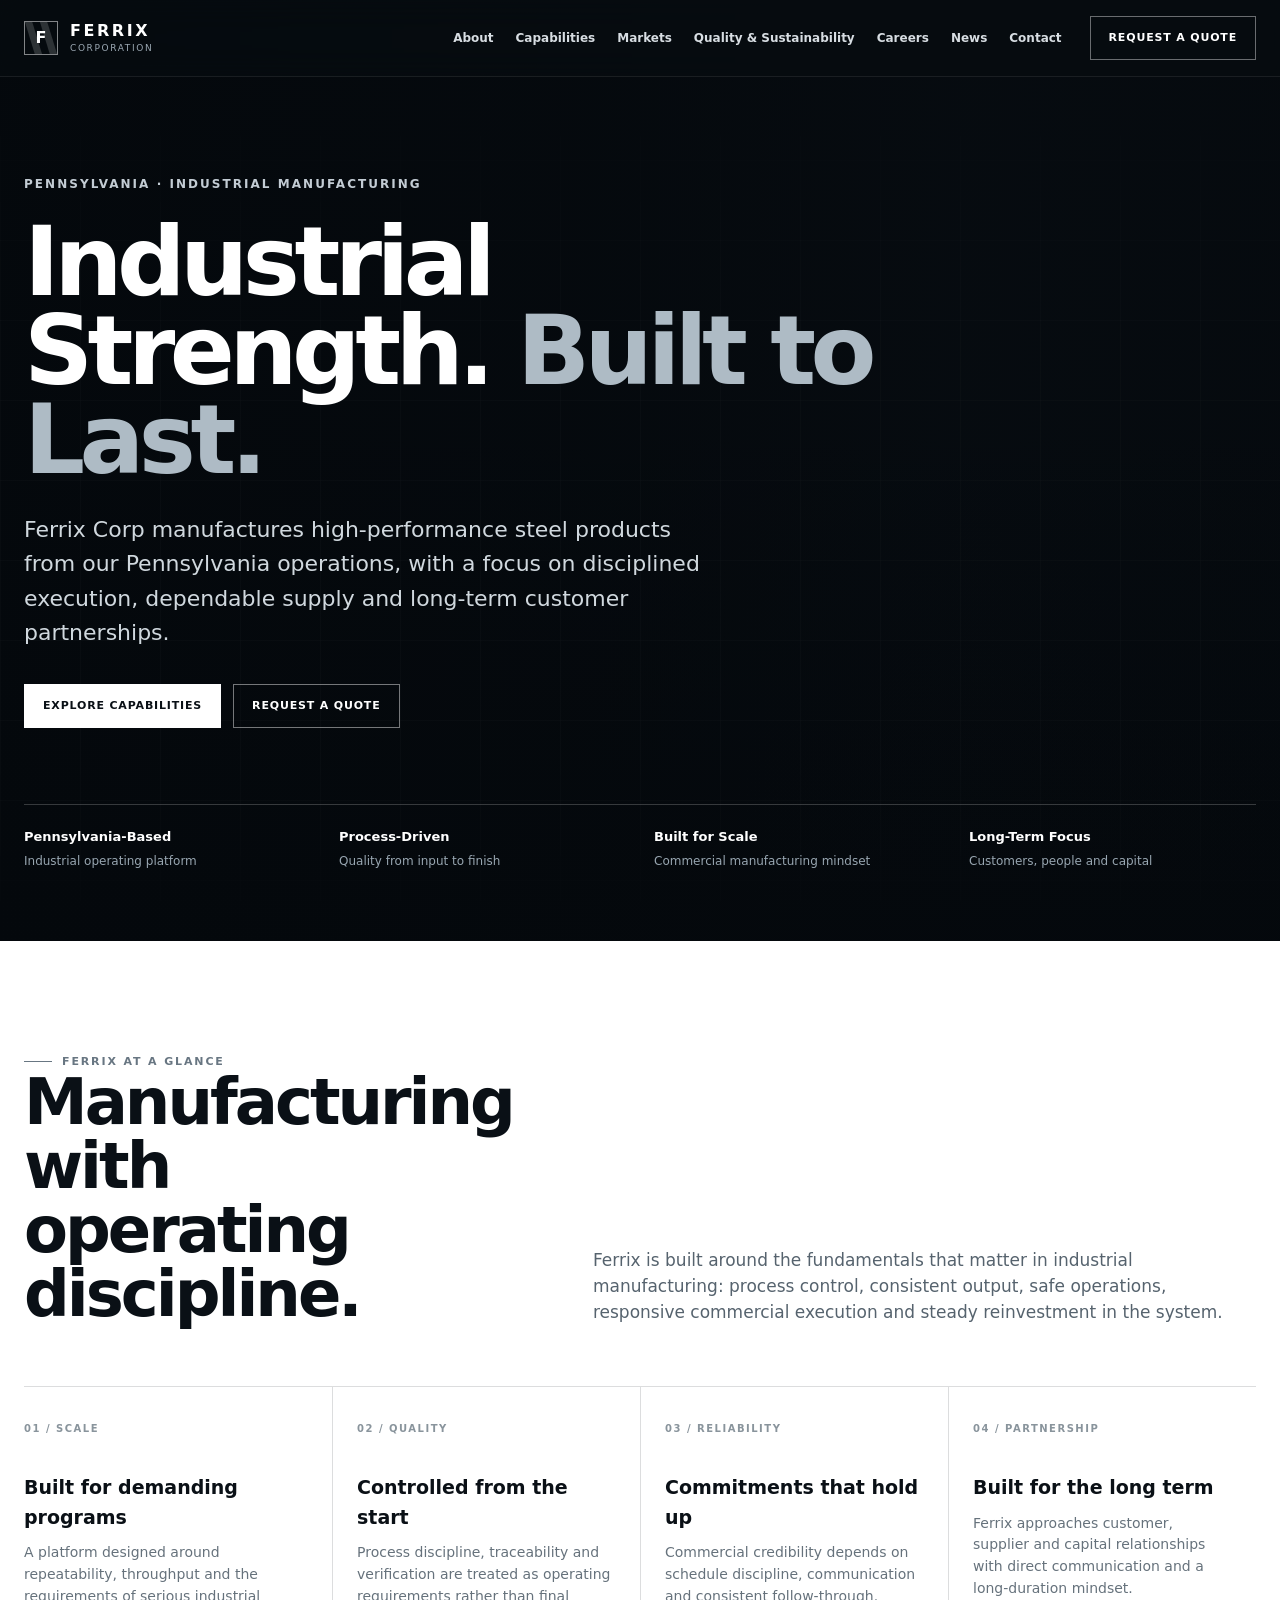
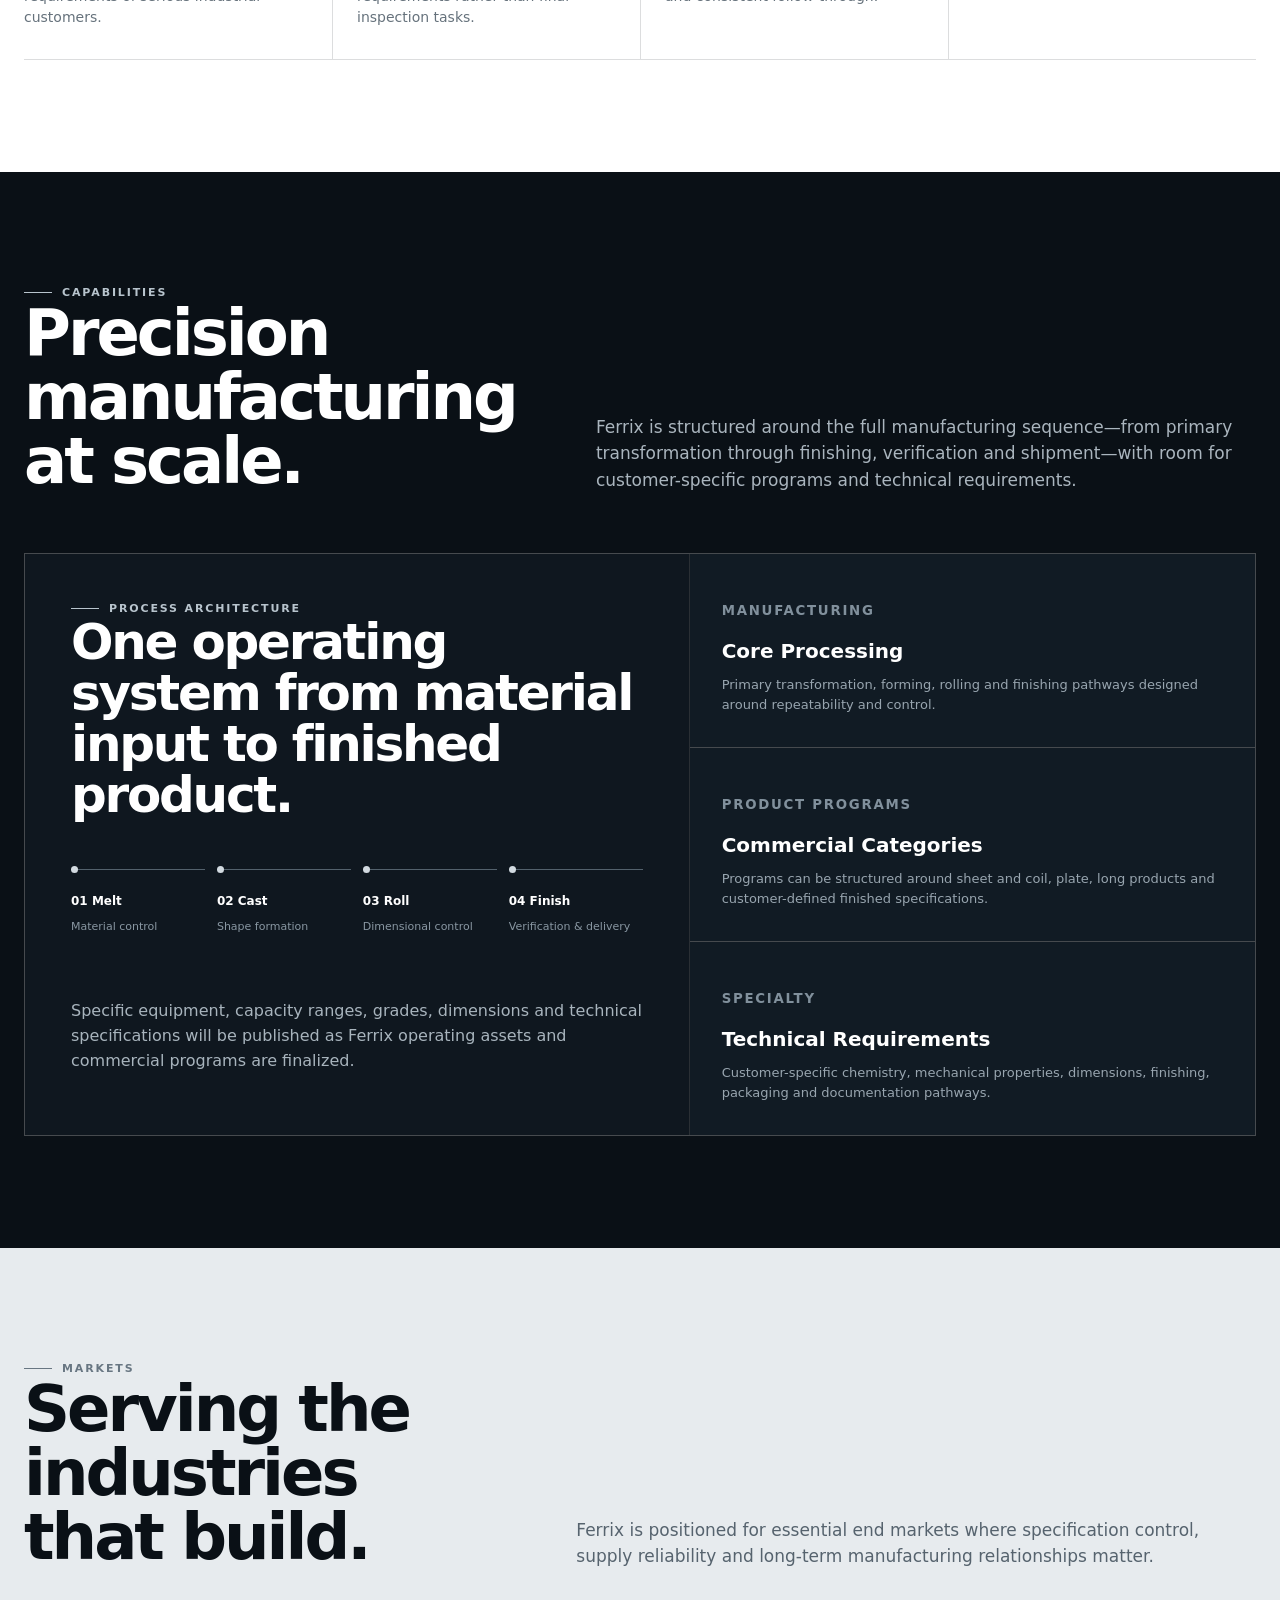
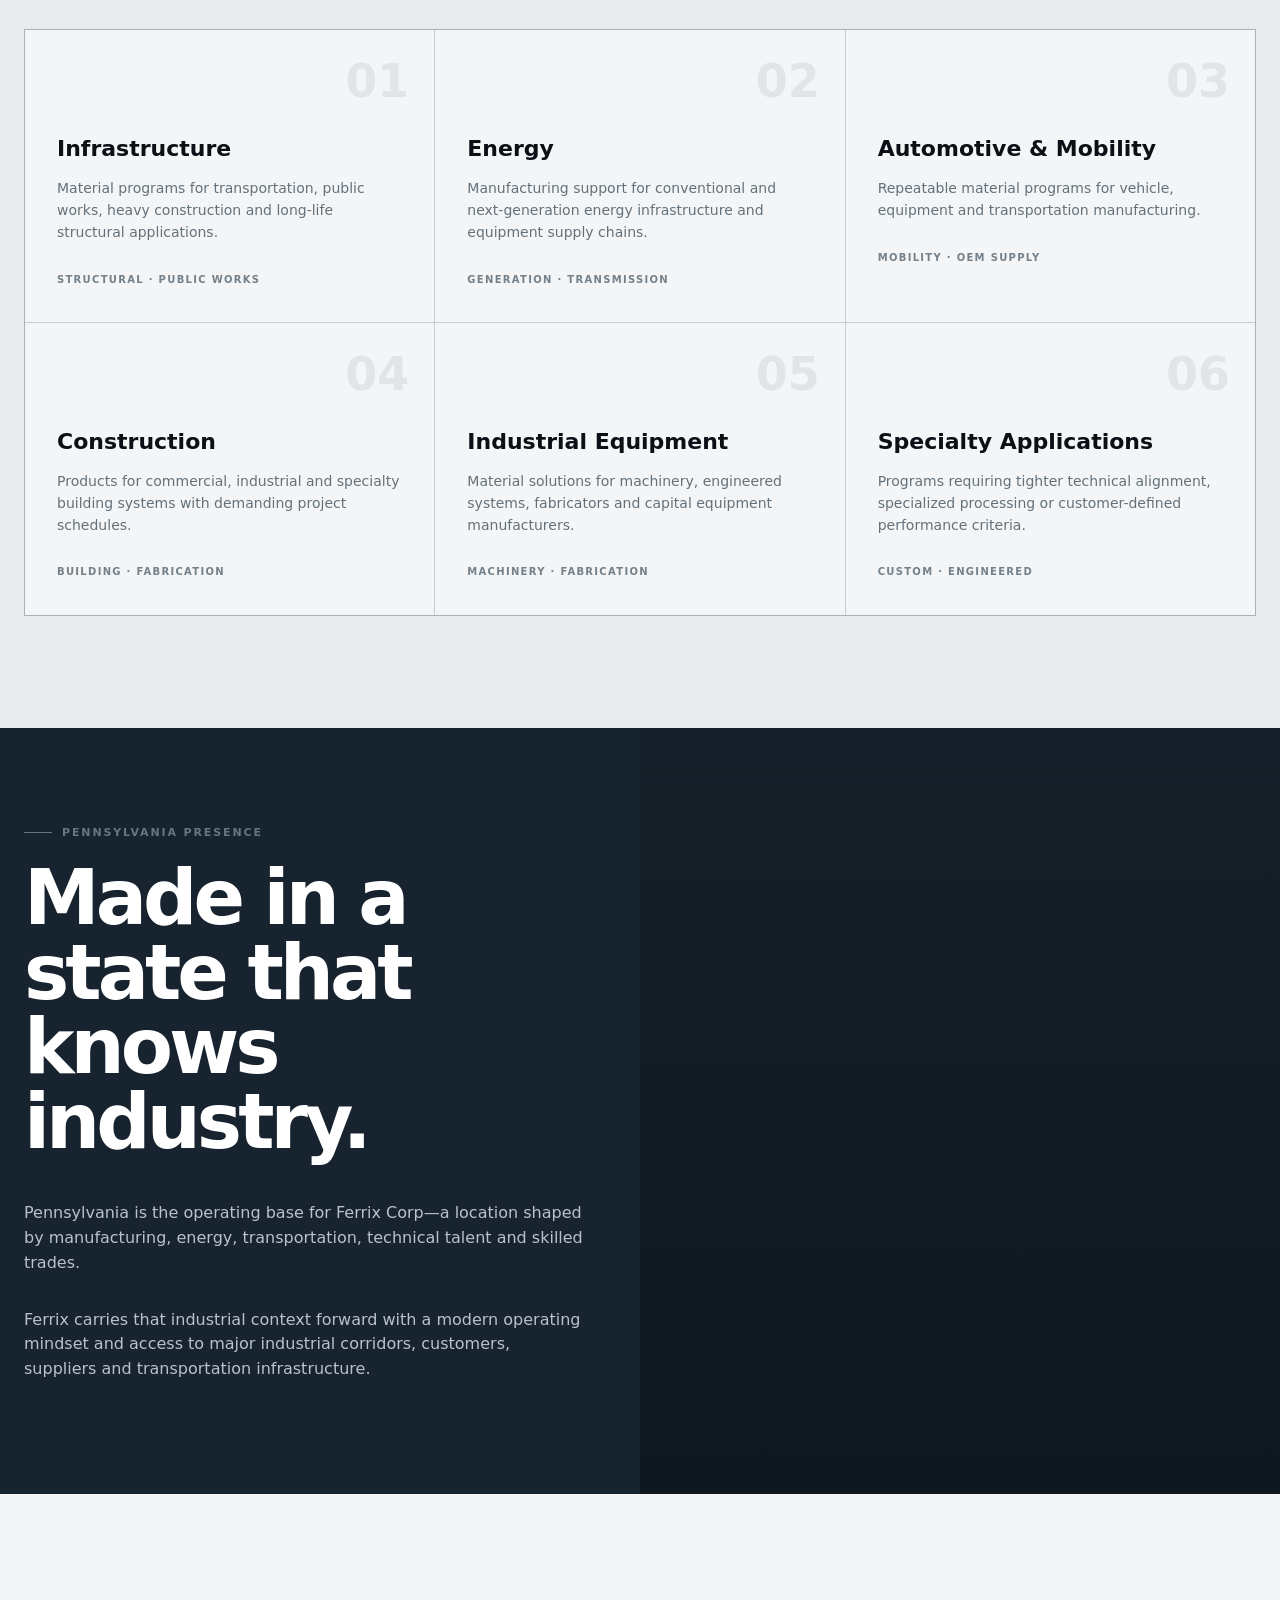
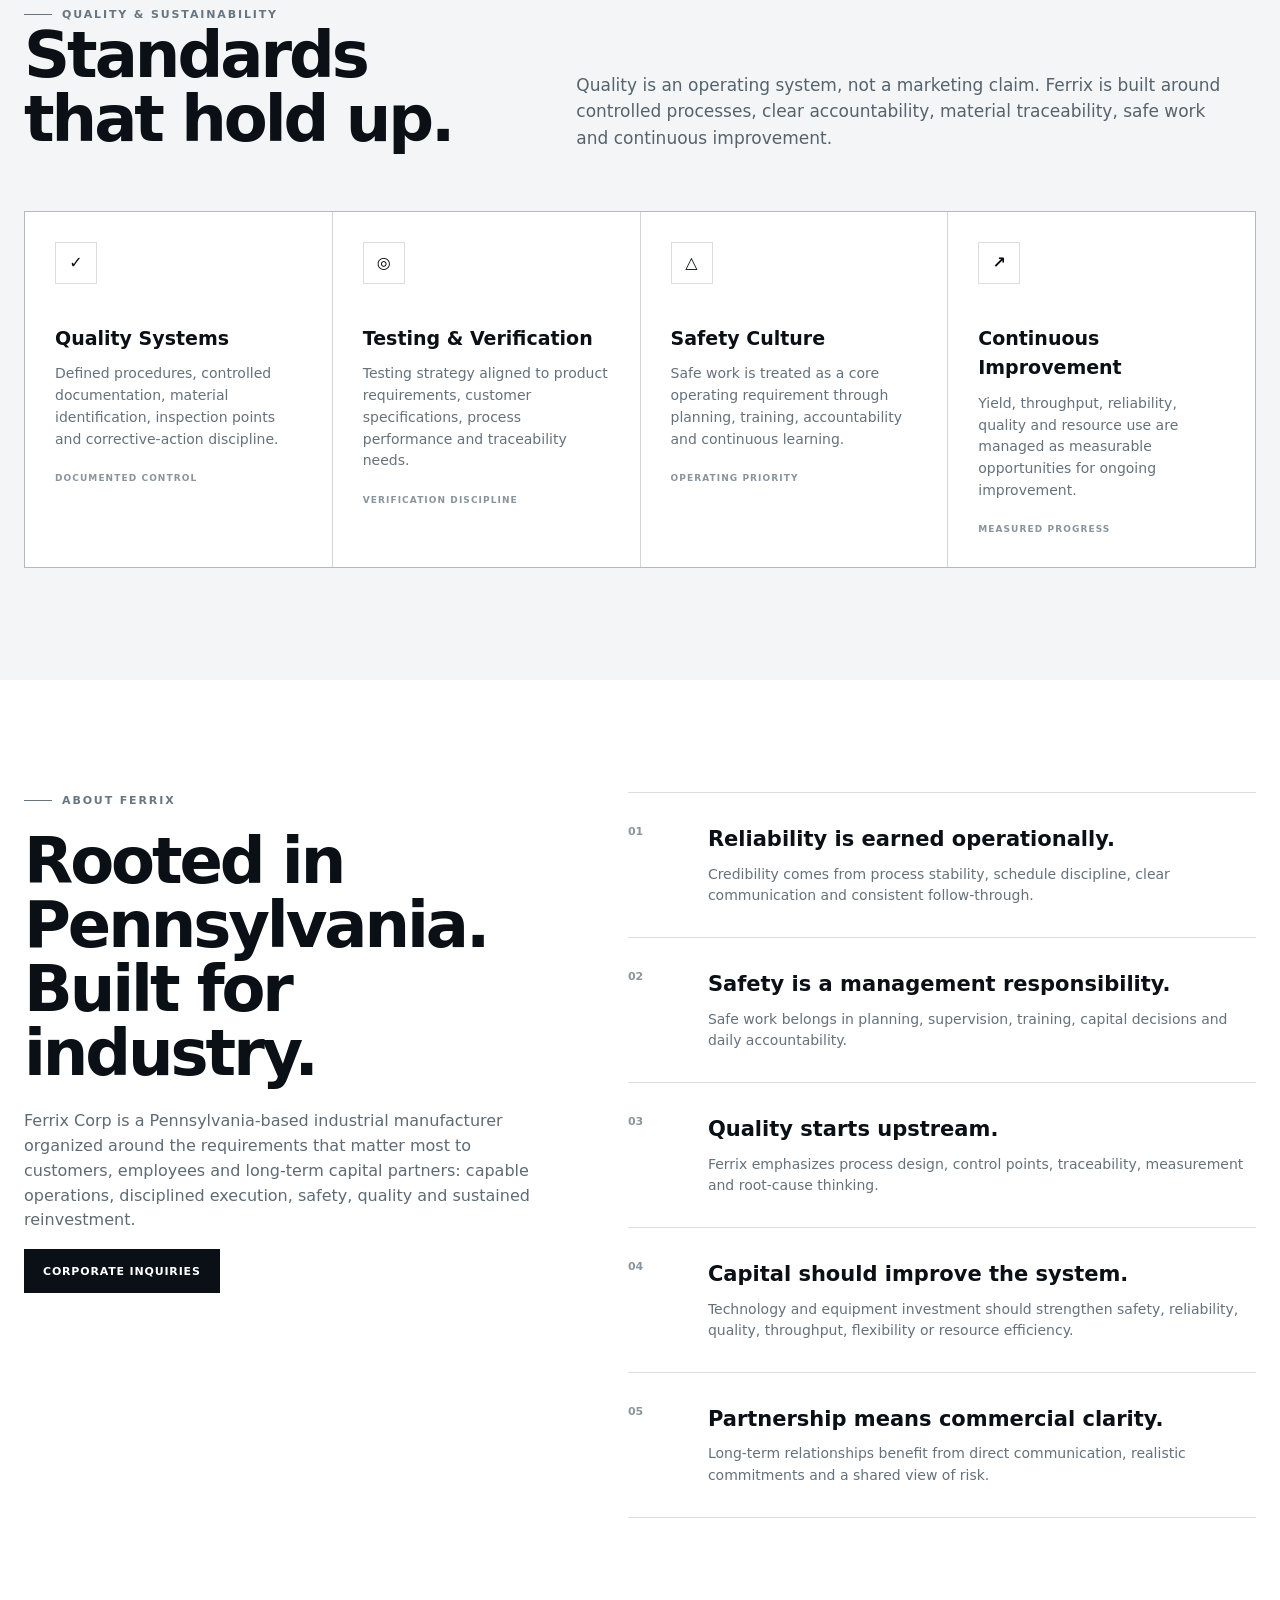
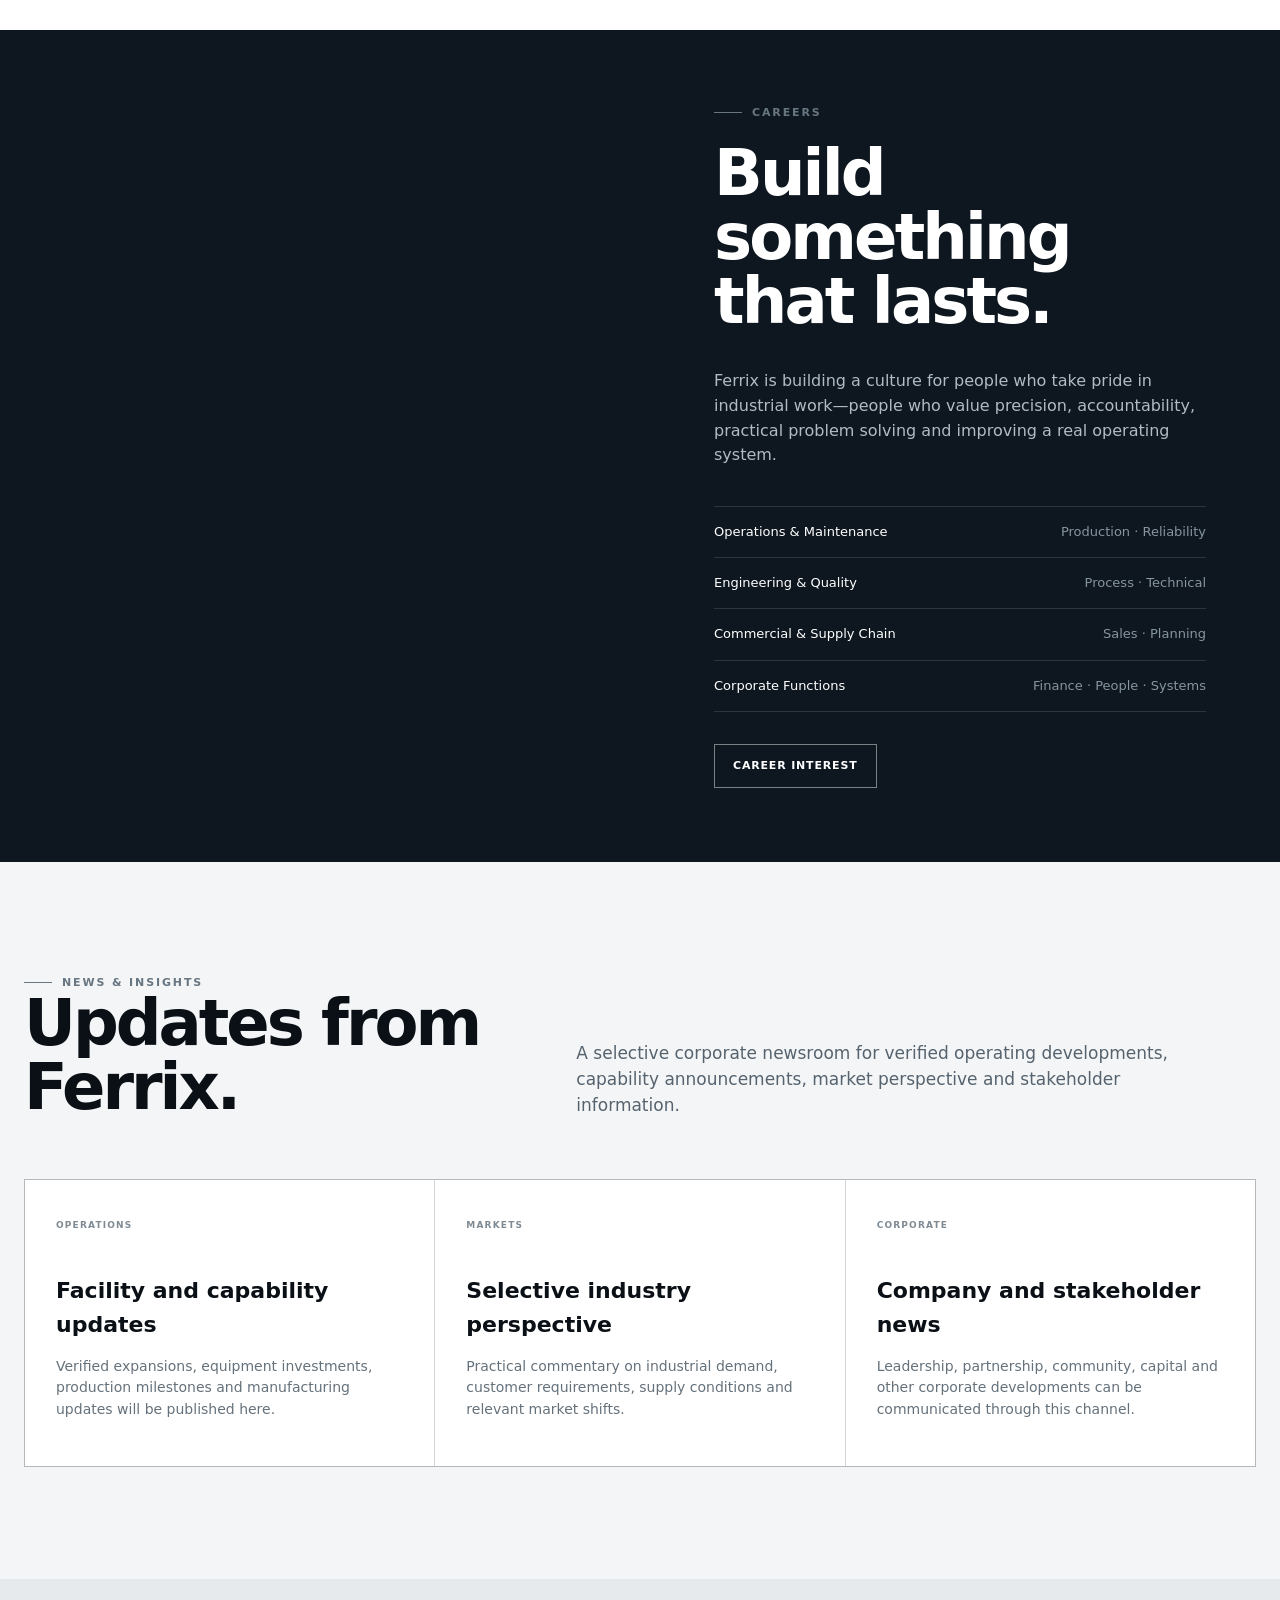
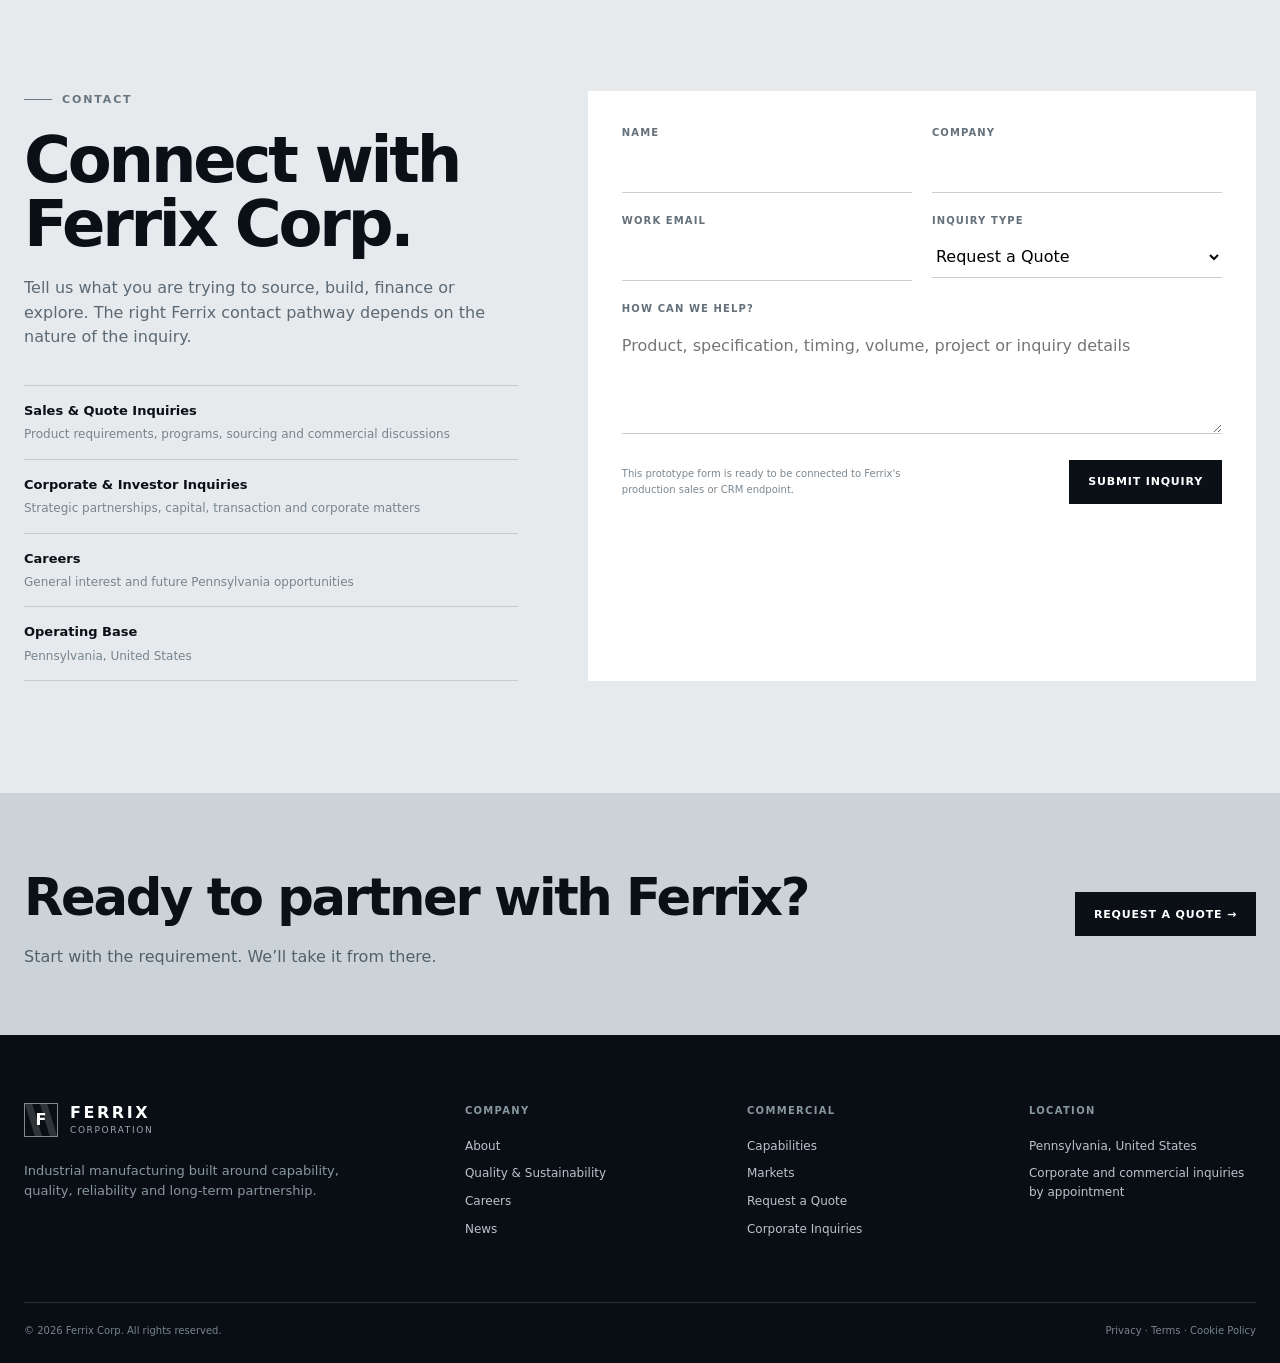
==== commit e297764c: "Prepare Ferrix Corp production site for Vercel" ====
--- a/index.html
+++ b/index.html
@@ -1,342 +1,39 @@
 <!DOCTYPE html>
 <html lang="en">
 <head>
-  <meta charset="UTF-8" />
-  <meta name="viewport" content="width=device-width, initial-scale=1.0" />
-  <meta name="description" content="Ferrix Corp is a Pennsylvania-based industrial manufacturer focused on performance, reliability, disciplined operations, and long-term customer partnerships." />
-  <meta name="theme-color" content="#0b1117" />
-  <meta property="og:title" content="Ferrix Corp | Industrial Strength. Built to Last." />
-  <meta property="og:description" content="Pennsylvania-based manufacturing. Built around capability, quality, reliability, and long-term partnership." />
-  <meta property="og:type" content="website" />
-  <title>Ferrix Corp | Industrial Strength. Built to Last.</title>
-  <style>
-    :root {
-      --ink: #0b1117;
-      --ink-2: #111922;
-      --steel: #5f6b76;
-      --steel-2: #89949f;
-      --mist: #d9dee3;
-      --paper: #f3f5f6;
-      --white: #ffffff;
-      --navy: #142334;
-      --accent: #b8c2cb;
-      --rust: #a55b33;
-      --line: rgba(255,255,255,.12);
-      --dark-line: rgba(11,17,23,.12);
-      --shadow: 0 24px 60px rgba(0,0,0,.16);
-      --radius: 3px;
-      --max: 1240px;
-    }
-    * { box-sizing: border-box; }
-    html { scroll-behavior: smooth; }
-    body { margin: 0; background: var(--paper); color: var(--ink); font-family: Inter, ui-sans-serif, system-ui, -apple-system, BlinkMacSystemFont, "Segoe UI", sans-serif; font-size: 16px; line-height: 1.55; -webkit-font-smoothing: antialiased; text-rendering: optimizeLegibility; }
-    body.menu-open { overflow: hidden; }
-    a { color: inherit; text-decoration: none; }
-    button, input, textarea, select { font: inherit; }
-    img { max-width: 100%; display: block; }
-    ::selection { background: #253a4d; color: white; }
-    .skip-link { position: fixed; left: 12px; top: -50px; z-index: 9999; background: white; color: var(--ink); padding: 10px 14px; border-radius: 2px; transition: top .2s ease; }
-    .skip-link:focus { top: 12px; }
-    .progress { position: fixed; inset: 0 auto auto 0; z-index: 1200; height: 2px; width: 0; background: linear-gradient(90deg, #96a3ae, #fff); }
-    .wrap { width: min(calc(100% - 48px), var(--max)); margin: 0 auto; }
-    .eyebrow { display: inline-flex; align-items: center; gap: 10px; font-size: 11px; font-weight: 700; letter-spacing: .18em; text-transform: uppercase; color: var(--steel); }
-    .eyebrow::before { content: ""; width: 28px; height: 1px; background: currentColor; }
-    .dark .eyebrow { color: #c3ccd4; }
-    header { position: fixed; top: 0; left: 0; right: 0; z-index: 1000; background: rgba(8,13,18,.72); color: white; border-bottom: 1px solid rgba(255,255,255,.08); backdrop-filter: blur(16px); -webkit-backdrop-filter: blur(16px); transition: background .25s ease, box-shadow .25s ease; }
-    header.scrolled { background: rgba(8,13,18,.96); box-shadow: 0 10px 32px rgba(0,0,0,.18); }
-    .nav-shell { height: 76px; display: flex; align-items: center; justify-content: space-between; gap: 24px; }
-    .brand { display: inline-flex; align-items: center; gap: 13px; min-width: max-content; }
-    .brand-mark { width: 33px; height: 33px; border: 1px solid rgba(255,255,255,.46); display: grid; place-items: center; position: relative; overflow: hidden; }
-    .brand-mark::before, .brand-mark::after { content: ""; position: absolute; background: rgba(255,255,255,.18); transform: rotate(-18deg); }
-    .brand-mark::before { width: 8px; height: 48px; left: 4px; }
-    .brand-mark::after { width: 8px; height: 48px; right: 3px; }
-    .brand-mark span { font-size: 16px; font-weight: 800; position: relative; z-index: 1; }
-    .brand-name { display: flex; flex-direction: column; line-height: 1; }
-    .brand-name strong { font-size: 16px; letter-spacing: .16em; font-weight: 780; }
-    .brand-name small { margin-top: 5px; font-size: 9px; letter-spacing: .18em; text-transform: uppercase; color: #9aa7b2; }
-    .nav-links { display: flex; align-items: center; gap: 22px; font-size: 12px; font-weight: 650; letter-spacing: .02em; }
-    .nav-links a { color: #d4dbe1; transition: color .2s ease; }
-    .nav-links a:hover, .nav-links a.active { color: white; }
-    .quote-btn { display: inline-flex; align-items: center; justify-content: center; min-height: 42px; padding: 0 18px; border: 1px solid rgba(255,255,255,.4); color: white; font-weight: 700; font-size: 12px; letter-spacing: .03em; background: rgba(255,255,255,.04); transition: .2s ease; }
-    .quote-btn:hover { background: white; color: var(--ink); border-color: white; }
-    .mobile-toggle { display: none; width: 42px; height: 42px; border: 1px solid rgba(255,255,255,.25); background: transparent; color: white; }
-    .mobile-toggle span, .mobile-toggle span::before, .mobile-toggle span::after { content: ""; display: block; width: 18px; height: 1px; background: white; margin: auto; position: relative; }
-    .mobile-toggle span::before { position: absolute; top: -6px; }
-    .mobile-toggle span::after { position: absolute; top: 6px; }
-    .hero { min-height: 94vh; color: white; position: relative; display: grid; align-items: end; overflow: hidden; background: #080d12; }
-    .hero-media { position: absolute; inset: 0; z-index: 0; }
-    .hero-media img { width: 100%; height: 100%; object-fit: cover; object-position: center 48%; filter: saturate(.72) contrast(1.05); transform: scale(1.025); }
-    .hero-media::after { content: ""; position: absolute; inset: 0; background: linear-gradient(90deg, rgba(6,10,14,.92) 0%, rgba(6,10,14,.68) 42%, rgba(6,10,14,.25) 72%, rgba(6,10,14,.44) 100%), linear-gradient(0deg, rgba(6,10,14,.88) 0%, rgba(6,10,14,.12) 55%, rgba(6,10,14,.38) 100%); }
-    .hero-grid { position: absolute; inset: 0; z-index: 1; pointer-events: none; opacity: .22; background-image: linear-gradient(rgba(255,255,255,.08) 1px, transparent 1px), linear-gradient(90deg, rgba(255,255,255,.08) 1px, transparent 1px); background-size: 80px 80px; mask-image: linear-gradient(to bottom, transparent 10%, #000 40%, #000 80%, transparent 100%); }
-    .hero-inner { position: relative; z-index: 2; padding: 180px 0 76px; }
-    .hero-kicker { color: #c3ccd4; font-size: 12px; text-transform: uppercase; letter-spacing: .18em; font-weight: 700; margin-bottom: 24px; }
-    .hero h1 { max-width: 900px; margin: 0; font-size: clamp(48px, 7.5vw, 104px); line-height: .94; letter-spacing: -.055em; font-weight: 750; text-wrap: balance; }
-    .hero h1 span { color: #b7c2cc; }
-    .hero-sub { max-width: 660px; font-size: clamp(17px, 2vw, 22px); line-height: 1.5; color: #d1d8de; margin: 28px 0 34px; }
-    .hero-actions { display: flex; flex-wrap: wrap; gap: 12px; }
-    .btn { min-height: 50px; padding: 0 20px; display: inline-flex; align-items: center; justify-content: center; gap: 10px; border: 1px solid transparent; font-size: 12px; font-weight: 760; letter-spacing: .06em; text-transform: uppercase; cursor: pointer; transition: transform .2s ease, background .2s ease, color .2s ease, border-color .2s ease; }
-    .btn:hover { transform: translateY(-2px); }
-    .btn-primary { background: white; color: var(--ink); }
-    .btn-primary:hover { background: #dfe4e8; }
-    .btn-outline { border-color: rgba(255,255,255,.42); color: white; background: rgba(255,255,255,.03); }
-    .btn-outline:hover { border-color: white; background: rgba(255,255,255,.08); }
-    .btn-dark { background: var(--ink); color: white; }
-    .btn-dark:hover { background: #202c38; }
-    .btn-line { border-color: var(--dark-line); color: var(--ink); background: transparent; }
-    .hero-meta { margin-top: 80px; padding-top: 22px; border-top: 1px solid rgba(255,255,255,.18); display: grid; grid-template-columns: repeat(4, 1fr); gap: 28px; }
-    .hero-meta-item strong { display: block; font-size: 13px; letter-spacing: .02em; }
-    .hero-meta-item span { display: block; margin-top: 5px; color: #9eabb6; font-size: 12px; }
-    section { position: relative; scroll-margin-top: 74px; }
-    .section { padding: 112px 0; }
-    .section-head { display: grid; grid-template-columns: .78fr 1.22fr; gap: 80px; margin-bottom: 62px; align-items: end; }
-    .section-head h2 { margin: 0; font-size: clamp(36px, 5vw, 66px); line-height: 1.02; letter-spacing: -.045em; font-weight: 740; }
-    .section-head p { margin: 0; max-width: 640px; color: #53606a; font-size: 17px; }
-    .intro { background: white; }
-    .value-grid { display: grid; grid-template-columns: repeat(4, 1fr); border-top: 1px solid var(--dark-line); border-bottom: 1px solid var(--dark-line); }
-    .value { padding: 30px 24px 32px 0; min-height: 190px; position: relative; }
-    .value + .value { border-left: 1px solid var(--dark-line); padding-left: 24px; }
-    .value-num { font-size: 11px; color: #85909a; letter-spacing: .12em; font-weight: 700; }
-    .value h3 { font-size: 19px; margin: 34px 0 10px; }
-    .value p { margin: 0; color: #65717b; font-size: 14px; }
-    .dark { background: var(--ink); color: white; }
-    .capability-layout { display: grid; grid-template-columns: 1.1fr .9fr; gap: 1px; background: var(--line); border: 1px solid var(--line); }
-    .capability-main { background: #0f171f; padding: 46px; min-height: 520px; display: flex; flex-direction: column; justify-content: space-between; }
-    .process-track { display: grid; grid-template-columns: repeat(4, 1fr); gap: 10px; margin: 52px 0; }
-    .process-step { position: relative; padding-top: 20px; border-top: 1px solid #51606d; }
-    .process-step::before { content: ""; position: absolute; top: -4px; left: 0; width: 7px; height: 7px; background: #c7d0d7; border-radius: 50%; }
-    .process-step b { font-size: 13px; }
-    .process-step span { display: block; margin-top: 6px; font-size: 11px; color: #8795a1; }
-    .capability-main h3 { margin: 0; font-size: clamp(28px, 4vw, 48px); line-height: 1.05; letter-spacing: -.04em; }
-    .capability-main p { max-width: 600px; color: #aab4bd; }
-    .capability-side { display: grid; grid-template-rows: repeat(3, 1fr); gap: 1px; background: var(--line); }
-    .cap-card { background: #111b24; padding: 34px; display: flex; flex-direction: column; justify-content: space-between; transition: background .25s ease; }
-    .cap-card:hover { background: #17232e; }
-    .cap-card .icon { width: 38px; height: 38px; color: #bcc6ce; }
-    .cap-card h4 { margin: 22px 0 8px; font-size: 18px; }
-    .cap-card p { margin: 0; color: #8f9ca7; font-size: 13px; }
-    .markets { background: #e9edf0; }
-    .market-grid { display: grid; grid-template-columns: repeat(3, 1fr); gap: 1px; background: var(--dark-line); border: 1px solid var(--dark-line); }
-    .market-card { background: var(--paper); min-height: 280px; padding: 32px; position: relative; overflow: hidden; transition: background .25s ease; }
-    .market-card:hover { background: white; }
-    .market-index { position: absolute; right: 26px; top: 20px; font-size: 48px; letter-spacing: -.05em; font-weight: 700; color: rgba(11,17,23,.07); }
-    .market-card h3 { margin: 74px 0 12px; font-size: 22px; }
-    .market-card p { color: #63707a; margin: 0 0 22px; font-size: 14px; max-width: 330px; }
-    .market-tag { font-size: 10px; letter-spacing: .12em; text-transform: uppercase; font-weight: 700; color: #6d7882; }
-    .pa-band { background: #18232d; color: white; overflow: hidden; }
-    .pa-grid { display: grid; grid-template-columns: 1fr 1fr; min-height: 620px; }
-    .pa-copy { padding: 96px max(48px, calc((100vw - var(--max))/2)) 96px max(24px, calc((100vw - var(--max))/2)); display: flex; flex-direction: column; justify-content: center; }
-    .pa-copy h2 { font-size: clamp(42px, 6vw, 76px); line-height: .98; letter-spacing: -.05em; margin: 20px 0 26px; }
-    .pa-copy p { max-width: 540px; color: #b9c3cb; font-size: 16px; }
-    .pa-graphic { position: relative; min-height: 500px; background: #10171e; display: grid; place-items: center; overflow: hidden; }
-    .pa-graphic::before { content: ""; position: absolute; inset: 0; background: radial-gradient(circle at 65% 40%, rgba(255,255,255,.12), transparent 34%), repeating-linear-gradient(90deg, rgba(255,255,255,.025) 0 1px, transparent 1px 54px); }
-    .keystone { position: relative; width: min(48%, 310px); aspect-ratio: .82; background: linear-gradient(145deg, #c5ced5, #65727d 56%, #2a3946); clip-path: polygon(7% 0,93% 0,100% 72%,50% 100%,0 72%); opacity: .9; box-shadow: 0 30px 80px rgba(0,0,0,.35); }
-    .keystone::after { content: "PENNSYLVANIA"; position: absolute; inset: 0; display: grid; place-items: center; color: rgba(10,15,20,.62); font-size: 11px; font-weight: 800; letter-spacing: .24em; transform: rotate(-3deg); }
-    .quality { background: white; }
-    .pillar-grid { display: grid; grid-template-columns: repeat(4, 1fr); gap: 18px; }
-    .pillar { border: 1px solid var(--dark-line); padding: 30px; min-height: 300px; display: flex; flex-direction: column; }
-    .pillar .mini-icon { width: 34px; height: 34px; color: #40505d; }
-    .pillar h3 { margin: 56px 0 10px; font-size: 18px; }
-    .pillar p { color: #67737d; font-size: 14px; margin: 0; }
-    .pillar small { margin-top: auto; padding-top: 26px; color: #8a949c; font-size: 10px; letter-spacing: .1em; text-transform: uppercase; }
-    .sustain-band { margin-top: 72px; display: grid; grid-template-columns: 1fr 1fr; min-height: 440px; background: #111a22; color: white; }
-    .sustain-image { background: url('https://images.pexels.com/photos/36397942/pexels-photo-36397942.jpeg?auto=compress&cs=tinysrgb&w=1600') center/cover no-repeat; position: relative; min-height: 420px; }
-    .sustain-image::after { content: ""; position: absolute; inset: 0; background: linear-gradient(90deg, transparent 40%, #111a22 100%), linear-gradient(0deg, rgba(7,10,13,.35), rgba(7,10,13,.12)); }
-    .sustain-copy { padding: 54px; display: flex; flex-direction: column; justify-content: center; }
-    .sustain-copy h3 { margin: 18px 0; font-size: 34px; letter-spacing: -.03em; }
-    .sustain-copy p { color: #aab5be; }
-    .sustain-list { display: grid; grid-template-columns: 1fr 1fr; gap: 14px 24px; margin-top: 20px; }
-    .sustain-list span { border-top: 1px solid var(--line); padding-top: 10px; font-size: 12px; color: #d1d8de; }
-    .about { background: #eef1f3; }
-    .about-grid { display: grid; grid-template-columns: .9fr 1.1fr; gap: 80px; align-items: start; }
-    .about-sticky { position: sticky; top: 112px; }
-    .about-sticky h2 { font-size: clamp(42px,5vw,68px); line-height: 1; letter-spacing: -.05em; margin: 20px 0 24px; }
-    .about-sticky p { color: #606c76; max-width: 500px; }
-    .principles { display: grid; gap: 0; border-top: 1px solid var(--dark-line); }
-    .principle { padding: 30px 0; border-bottom: 1px solid var(--dark-line); display: grid; grid-template-columns: 62px 1fr; gap: 22px; }
-    .principle .n { font-size: 11px; font-weight: 700; color: #8b969f; padding-top: 3px; }
-    .principle h3 { margin: 0 0 10px; font-size: 21px; }
-    .principle p { margin: 0; color: #68757f; font-size: 14px; }
-    .careers { background: #0f171f; color: white; }
-    .career-grid { display: grid; grid-template-columns: 1.15fr .85fr; gap: 52px; align-items: stretch; }
-    .career-photo { min-height: 620px; background: url('https://images.pexels.com/photos/32845680/pexels-photo-32845680.jpeg?auto=compress&cs=tinysrgb&w=1600') center/cover no-repeat; position: relative; }
-    .career-photo::after { content: ""; position: absolute; inset: 0; background: linear-gradient(0deg, rgba(5,9,12,.52), transparent 55%); }
-    .career-copy { padding: 30px 0; display: flex; flex-direction: column; justify-content: center; }
-    .career-copy h2 { font-size: clamp(44px, 6vw, 74px); line-height: .96; letter-spacing: -.05em; margin: 20px 0 24px; }
-    .career-copy > p { color: #aab5be; max-width: 520px; }
-    .role-list { margin: 34px 0; border-top: 1px solid var(--line); }
-    .role { padding: 18px 0; border-bottom: 1px solid var(--line); display: flex; justify-content: space-between; gap: 20px; font-size: 13px; }
-    .role span:last-child { color: #81909c; }
-    .news { background: #f5f6f7; }
-    .news-grid { display: grid; grid-template-columns: repeat(3, 1fr); gap: 18px; }
-    .news-card { background: white; border: 1px solid var(--dark-line); min-height: 310px; padding: 30px; display: flex; flex-direction: column; transition: transform .2s ease, box-shadow .2s ease; }
-    .news-card:hover { transform: translateY(-4px); box-shadow: 0 16px 40px rgba(20,30,38,.08); }
-    .news-card .category { font-size: 10px; letter-spacing: .14em; text-transform: uppercase; font-weight: 750; color: #6d7a84; }
-    .news-card h3 { margin: 64px 0 12px; font-size: 22px; letter-spacing: -.02em; line-height: 1.2; }
-    .news-card p { margin: 0; color: #6a7680; font-size: 14px; }
-    .news-card .arrow { margin-top: auto; font-size: 18px; color: #6b7882; }
-    .contact { background: #111922; color: white; }
-    .contact-grid { display: grid; grid-template-columns: .8fr 1.2fr; gap: 72px; }
-    .contact h2 { font-size: clamp(44px, 6vw, 76px); line-height: .98; letter-spacing: -.05em; margin: 20px 0 22px; }
-    .contact-copy p { color: #aab5be; max-width: 470px; }
-    .contact-cards { margin-top: 42px; border-top: 1px solid var(--line); }
-    .contact-card { padding: 22px 0; border-bottom: 1px solid var(--line); }
-    .contact-card strong { display: block; font-size: 14px; }
-    .contact-card span { color: #8f9ca7; font-size: 13px; }
-    form { background: #f4f6f7; color: var(--ink); padding: 38px; }
-    .form-grid { display: grid; grid-template-columns: 1fr 1fr; gap: 18px; }
-    .field { display: flex; flex-direction: column; gap: 8px; }
-    .field.full { grid-column: 1 / -1; }
-    label { font-size: 10px; letter-spacing: .12em; text-transform: uppercase; font-weight: 800; color: #5c6872; }
-    input, textarea, select { width: 100%; border: 1px solid #ccd3d9; background: white; color: var(--ink); padding: 13px 14px; outline: none; border-radius: 0; }
-    input:focus, textarea:focus, select:focus { border-color: #475765; box-shadow: 0 0 0 2px rgba(71,87,101,.08); }
-    textarea { min-height: 126px; resize: vertical; }
-    .form-footer { margin-top: 18px; display: flex; align-items: center; justify-content: space-between; gap: 18px; }
-    .form-note { max-width: 330px; font-size: 11px; color: #7a858e; }
-    .form-status { margin-top: 14px; font-size: 12px; min-height: 18px; color: #52616c; }
-    .final-cta { background: #d9dfe4; color: var(--ink); padding: 76px 0; }
-    .final-grid { display: flex; align-items: center; justify-content: space-between; gap: 40px; }
-    .final-grid h2 { margin: 0; font-size: clamp(34px, 4.5vw, 58px); letter-spacing: -.045em; line-height: 1; }
-    .final-grid p { margin: 10px 0 0; color: #5e6a74; }
-    footer { background: #080d12; color: #c8d0d7; padding: 52px 0 24px; }
-    .footer-grid { display: grid; grid-template-columns: 1.2fr .7fr .7fr .8fr; gap: 50px; padding-bottom: 44px; border-bottom: 1px solid var(--line); }
-    .footer-brand p { color: #7f8d98; font-size: 13px; max-width: 310px; margin-top: 22px; }
-    .footer-col h4 { margin: 0 0 16px; font-size: 10px; letter-spacing: .15em; text-transform: uppercase; color: #7d8a95; }
-    .footer-col a, .footer-col span { display: block; font-size: 13px; color: #c2cbd2; margin: 10px 0; }
-    .footer-col a:hover { color: white; }
-    .footer-bottom { padding-top: 22px; display: flex; justify-content: space-between; gap: 30px; color: #697782; font-size: 11px; }
-    .floating-quote { position: fixed; right: 18px; bottom: 18px; z-index: 900; background: white; color: var(--ink); border: 1px solid rgba(0,0,0,.13); padding: 13px 17px; box-shadow: 0 12px 36px rgba(0,0,0,.18); font-size: 11px; font-weight: 800; letter-spacing: .07em; text-transform: uppercase; transform: translateY(90px); opacity: 0; transition: .25s ease; }
-    .floating-quote.show { transform: translateY(0); opacity: 1; }
-    [data-reveal] { opacity: 0; transform: translateY(22px); transition: opacity .7s ease, transform .7s ease; }
-    [data-reveal].revealed { opacity: 1; transform: none; }
-    @media (max-width: 1080px) {
-      .nav-links { display: none; }
-      .mobile-toggle { display: inline-grid; place-items: center; }
-      .desktop-quote { display: none; }
-      .mobile-panel { position: fixed; inset: 76px 0 0; background: #080d12; padding: 34px 24px; display: none; flex-direction: column; gap: 6px; }
-      body.menu-open .mobile-panel { display: flex; }
-      .mobile-panel a { padding: 14px 0; border-bottom: 1px solid var(--line); font-size: 17px; }
-      .section-head, .about-grid, .contact-grid { grid-template-columns: 1fr; gap: 34px; }
-      .about-sticky { position: static; }
-      .value-grid { grid-template-columns: repeat(2,1fr); }
-      .value:nth-child(3) { border-left: 0; }
-      .value:nth-child(n+3) { border-top: 1px solid var(--dark-line); }
-      .market-grid { grid-template-columns: repeat(2,1fr); }
-      .pillar-grid { grid-template-columns: repeat(2,1fr); }
-      .footer-grid { grid-template-columns: 1.2fr 1fr 1fr; }
-      .footer-brand { grid-column: 1 / -1; }
-    }
-    @media (max-width: 780px) {
-      .wrap { width: min(calc(100% - 32px), var(--max)); }
-      .nav-shell { height: 68px; }
-      .mobile-panel { top: 68px; }
-      .hero { min-height: 860px; }
-      .hero-inner { padding: 150px 0 46px; }
-      .hero h1 { font-size: clamp(52px, 17vw, 78px); }
-      .hero-sub { font-size: 17px; }
-      .hero-meta { grid-template-columns: 1fr 1fr; margin-top: 54px; gap: 22px; }
-      .section { padding: 78px 0; }
-      .section-head { margin-bottom: 40px; }
-      .value-grid, .market-grid, .pillar-grid, .news-grid { grid-template-columns: 1fr; }
-      .value + .value { border-left: 0; border-top: 1px solid var(--dark-line); padding-left: 0; }
-      .capability-layout, .sustain-band, .career-grid, .pa-grid { grid-template-columns: 1fr; }
-      .capability-main { padding: 30px; min-height: 470px; }
-      .process-track { grid-template-columns: 1fr 1fr; gap: 24px; }
-      .pa-copy { padding: 74px 24px; }
-      .pa-graphic { min-height: 420px; }
-      .sustain-image { min-height: 330px; }
-      .sustain-copy { padding: 34px; }
-      .career-photo { min-height: 430px; }
-      .form-grid { grid-template-columns: 1fr; }
-      .field.full { grid-column: auto; }
-      form { padding: 26px 20px; }
-      .form-footer, .final-grid, .footer-bottom { align-items: flex-start; flex-direction: column; }
-      .footer-grid { grid-template-columns: 1fr 1fr; gap: 34px; }
-      .footer-brand { grid-column: 1 / -1; }
-      .floating-quote { right: 12px; bottom: 12px; }
-    }
-    @media (prefers-reduced-motion: reduce) {
-      html { scroll-behavior: auto; }
-      *, *::before, *::after { animation-duration: .01ms !important; animation-iteration-count: 1 !important; transition-duration: .01ms !important; }
-      [data-reveal] { opacity: 1; transform: none; }
-    }
-  </style>
+<meta charset="UTF-8">
+<meta name="viewport" content="width=device-width,initial-scale=1">
+<meta name="description" content="Ferrix Corp is a Pennsylvania-based industrial manufacturer built around capability, quality, reliability and long-term partnership.">
+<meta name="theme-color" content="#0a1016">
+<meta property="og:title" content="Ferrix Corp | Industrial Strength. Built to Last.">
+<meta property="og:description" content="Pennsylvania-based industrial manufacturing built for demanding markets and long-term partnerships.">
+<meta property="og:type" content="website">
+<title>Ferrix Corp | Industrial Strength. Built to Last.</title>
+<style>
+:root{--ink:#0a1016;--ink2:#111a23;--navy:#162636;--steel:#687682;--mist:#dce2e6;--paper:#f3f5f6;--white:#fff;--line:rgba(10,16,22,.14);--lightline:rgba(255,255,255,.13);--max:1240px}*{box-sizing:border-box}html{scroll-behavior:smooth}body{margin:0;background:var(--paper);color:var(--ink);font-family:Inter,ui-sans-serif,system-ui,-apple-system,BlinkMacSystemFont,"Segoe UI",sans-serif;line-height:1.55;-webkit-font-smoothing:antialiased}a{color:inherit;text-decoration:none}button,input,textarea,select{font:inherit}.wrap{width:min(calc(100% - 48px),var(--max));margin:auto}.eyebrow{display:flex;align-items:center;gap:10px;font-size:11px;font-weight:800;letter-spacing:.17em;text-transform:uppercase;color:#687682}.eyebrow:before{content:"";width:28px;height:1px;background:currentColor}.dark .eyebrow{color:#b8c4cd}.progress{position:fixed;left:0;top:0;height:2px;width:0;background:#fff;z-index:2000}header{position:fixed;inset:0 0 auto;z-index:1000;background:rgba(7,12,17,.76);border-bottom:1px solid rgba(255,255,255,.08);backdrop-filter:blur(16px);color:#fff}.nav{height:76px;display:flex;align-items:center;gap:28px}.brand{display:flex;align-items:center;gap:12px;margin-right:auto}.mark{width:34px;height:34px;border:1px solid rgba(255,255,255,.5);display:grid;place-items:center;position:relative;overflow:hidden;font-weight:900}.mark:before,.mark:after{content:"";position:absolute;width:7px;height:50px;background:rgba(255,255,255,.16);transform:rotate(-17deg)}.mark:before{left:5px}.mark:after{right:5px}.mark span{position:relative;z-index:2}.brandtext{line-height:1}.brandtext strong{display:block;font-size:16px;letter-spacing:.16em}.brandtext small{display:block;margin-top:5px;font-size:9px;color:#9ca9b4;letter-spacing:.18em;text-transform:uppercase}.navlinks{display:flex;align-items:center;gap:22px;font-size:12px;font-weight:700;color:#d7dde2}.navlinks a:hover{color:#fff}.navquote,.btn{display:inline-flex;align-items:center;justify-content:center;min-height:44px;padding:0 18px;border:1px solid transparent;font-size:11px;font-weight:800;letter-spacing:.075em;text-transform:uppercase;transition:.2s ease;cursor:pointer}.navquote{border-color:rgba(255,255,255,.4)}.navquote:hover{background:#fff;color:#0a1016}.menu{display:none;background:transparent;color:#fff;border:1px solid rgba(255,255,255,.3);width:42px;height:42px}.mobilepanel{display:none}.hero{min-height:96vh;display:flex;align-items:flex-end;position:relative;overflow:hidden;background:#070c11;color:#fff}.heroimg{position:absolute;inset:0;background-image:linear-gradient(90deg,rgba(4,8,12,.94) 0%,rgba(4,8,12,.68) 46%,rgba(4,8,12,.22) 75%,rgba(4,8,12,.45) 100%),linear-gradient(0deg,rgba(4,8,12,.9),transparent 55%),url('https://images.unsplash.com/photo-1474674556023-efef886fa147?auto=format&fit=crop&fm=jpg&q=82&w=2400');background-size:cover;background-position:center;transform:scale(1.025)}.herogrid{position:absolute;inset:0;opacity:.18;background-image:linear-gradient(rgba(255,255,255,.09) 1px,transparent 1px),linear-gradient(90deg,rgba(255,255,255,.09) 1px,transparent 1px);background-size:80px 80px;mask-image:linear-gradient(to bottom,transparent 8%,#000 35%,#000 82%,transparent)}.heroin{position:relative;z-index:2;padding:175px 0 70px}.kicker{font-size:12px;font-weight:800;letter-spacing:.17em;text-transform:uppercase;color:#c3ccd4;margin-bottom:24px}.hero h1{max-width:940px;font-size:clamp(50px,7.5vw,106px);line-height:.93;letter-spacing:-.058em;margin:0;font-weight:760}.hero h1 span{color:#aebbc5}.hero p{max-width:690px;font-size:clamp(17px,2vw,22px);color:#d0d8de;margin:28px 0 34px}.actions{display:flex;gap:12px;flex-wrap:wrap}.btnwhite{background:#fff;color:#0a1016}.btnwhite:hover{background:#dce2e6;transform:translateY(-2px)}.btnoutline{border-color:rgba(255,255,255,.45);color:#fff}.btnoutline:hover{background:rgba(255,255,255,.08);transform:translateY(-2px)}.btndark{background:#0a1016;color:#fff}.btndark:hover{background:#1d2a36;transform:translateY(-2px)}.meta{display:grid;grid-template-columns:repeat(4,1fr);gap:28px;margin-top:76px;padding-top:22px;border-top:1px solid rgba(255,255,255,.2)}.meta strong{display:block;font-size:13px}.meta span{display:block;color:#98a6b1;font-size:12px;margin-top:5px}section{scroll-margin-top:76px}.section{padding:112px 0}.head{display:grid;grid-template-columns:.82fr 1.18fr;gap:80px;align-items:end;margin-bottom:60px}.head h2{margin:0;font-size:clamp(37px,5vw,67px);line-height:1;letter-spacing:-.047em}.head p{margin:0;color:#56636e;font-size:17px;max-width:650px}.intro{background:#fff}.values{display:grid;grid-template-columns:repeat(4,1fr);border-top:1px solid var(--line);border-bottom:1px solid var(--line)}.value{min-height:190px;padding:28px 24px 30px 0}.value+.value{border-left:1px solid var(--line);padding-left:24px}.value i{font-style:normal;color:#89949c;font-size:10px;font-weight:800;letter-spacing:.15em}.value h3{margin:34px 0 10px;font-size:19px}.value p{margin:0;color:#66727c;font-size:14px}.dark{background:#0a1016;color:#fff}.dark .head p{color:#aab5be}.caps{display:grid;grid-template-columns:1.08fr .92fr;border:1px solid var(--lightline);background:var(--lightline);gap:1px}.capmain{background:#0f171f;padding:46px;min-height:520px;display:flex;flex-direction:column;justify-content:space-between}.capmain h3{font-size:clamp(32px,4vw,50px);line-height:1.02;letter-spacing:-.045em;margin:0}.capmain p{max-width:600px;color:#a8b4bd}.process{display:grid;grid-template-columns:repeat(4,1fr);gap:12px;margin:48px 0}.step{border-top:1px solid #53616c;padding-top:18px;position:relative}.step:before{content:"";position:absolute;top:-4px;left:0;width:7px;height:7px;border-radius:50%;background:#d2dae0}.step b{font-size:12px}.step span{display:block;color:#8997a2;font-size:11px;margin-top:5px}.capside{display:grid;grid-template-rows:repeat(3,1fr);gap:1px;background:var(--lightline)}.capcard{background:#111b24;padding:32px;display:flex;flex-direction:column;justify-content:flex-end}.capcard:hover{background:#17232d}.capcard small{color:#81909c;text-transform:uppercase;letter-spacing:.13em;font-weight:800}.capcard h4{font-size:20px;margin:14px 0 8px}.capcard p{font-size:13px;color:#98a5af;margin:0}.markets{background:#e7ebee}.marketgrid{display:grid;grid-template-columns:repeat(3,1fr);gap:1px;background:var(--line);border:1px solid var(--line)}.market{background:#f3f5f6;padding:32px;min-height:275px;position:relative}.market:hover{background:#fff}.market em{position:absolute;right:25px;top:16px;font-style:normal;font-size:46px;font-weight:800;color:rgba(10,16,22,.07)}.market h3{margin:70px 0 12px;font-size:22px}.market p{margin:0 0 22px;color:#64717b;font-size:14px}.market small{font-size:10px;text-transform:uppercase;letter-spacing:.13em;font-weight:800;color:#74808a}.paband{background:#17232e;color:#fff}.pagrid{display:grid;grid-template-columns:1fr 1fr;min-height:620px}.pacopy{padding:96px max(48px,calc((100vw - var(--max))/2)) 96px max(24px,calc((100vw - var(--max))/2));display:flex;flex-direction:column;justify-content:center}.pacopy h2{font-size:clamp(43px,6vw,76px);line-height:.98;letter-spacing:-.052em;margin:20px 0 26px}.pacopy p{color:#b7c2cb;max-width:560px}.paimg{background-image:linear-gradient(rgba(8,14,20,.18),rgba(8,14,20,.55)),url('https://images.unsplash.com/photo-1727504172725-14acb4f32655?fm=jpg&auto=format&fit=crop&q=80&w=1800');background-size:cover;background-position:center}.pillars{display:grid;grid-template-columns:repeat(4,1fr);gap:1px;background:var(--line);border:1px solid var(--line)}.pillar{background:#fff;padding:30px;min-height:280px}.pillar .icon{width:42px;height:42px;border:1px solid var(--line);display:grid;place-items:center;font-weight:900}.pillar h3{font-size:19px;margin:40px 0 10px}.pillar p{color:#65717b;font-size:14px;margin:0}.pillar small{display:block;margin-top:22px;text-transform:uppercase;letter-spacing:.12em;font-size:9px;font-weight:800;color:#89949d}.about{background:#fff}.aboutgrid{display:grid;grid-template-columns:.9fr 1.1fr;gap:90px}.aboutcopy{position:sticky;top:120px;align-self:start}.aboutcopy h2{font-size:clamp(40px,5vw,66px);line-height:1;letter-spacing:-.048em;margin:20px 0 24px}.aboutcopy p{color:#5e6a74;font-size:16px}.principles{border-top:1px solid var(--line)}.principle{display:grid;grid-template-columns:60px 1fr;gap:20px;padding:30px 0;border-bottom:1px solid var(--line)}.principle i{font-style:normal;color:#8a969f;font-size:11px;font-weight:800}.principle h3{margin:0 0 8px;font-size:21px}.principle p{margin:0;color:#65717b;font-size:14px}.careers{background:#0e171f;color:#fff}.careergrid{display:grid;grid-template-columns:1fr 1fr;min-height:600px}.careerimg{background:url('https://images.unsplash.com/photo-1474674556023-efef886fa147?auto=format&fit=crop&fm=jpg&q=75&w=1600') center/cover}.careercopy{padding:74px;display:flex;flex-direction:column;justify-content:center}.careercopy h2{font-size:clamp(40px,5vw,65px);line-height:1;letter-spacing:-.045em;margin:20px 0}.careercopy>p{color:#b0bbc3}.roles{border-top:1px solid var(--lightline);margin:22px 0 32px}.role{display:flex;justify-content:space-between;gap:18px;padding:15px 0;border-bottom:1px solid var(--lightline);font-size:13px}.role span:last-child{color:#8695a0}.newsgrid{display:grid;grid-template-columns:repeat(3,1fr);gap:1px;background:var(--line);border:1px solid var(--line)}.newsitem{background:#fff;padding:31px;min-height:245px}.newsitem small{text-transform:uppercase;letter-spacing:.13em;font-size:9px;font-weight:800;color:#7e8a94}.newsitem h3{font-size:22px;margin:38px 0 12px}.newsitem p{font-size:14px;color:#65717b}.contact{background:#e6eaed}.contactgrid{display:grid;grid-template-columns:.85fr 1.15fr;gap:70px}.contactcopy h2{font-size:clamp(42px,5vw,68px);line-height:1;letter-spacing:-.05em;margin:20px 0}.contactcopy>p{color:#5c6973;max-width:480px}.contactcards{margin-top:35px;border-top:1px solid var(--line)}.cc{padding:15px 0;border-bottom:1px solid var(--line)}.cc strong{display:block;font-size:13px}.cc span{display:block;color:#78848d;font-size:12px;margin-top:4px}form{background:#fff;padding:34px}.formgrid{display:grid;grid-template-columns:1fr 1fr;gap:20px}.field{display:flex;flex-direction:column;gap:7px}.field.full{grid-column:1/-1}.field label{font-size:10px;text-transform:uppercase;letter-spacing:.11em;font-weight:800;color:#64707a}.field input,.field select,.field textarea{border:0;border-bottom:1px solid #c9d0d5;padding:10px 0;background:transparent;outline:none}.field textarea{min-height:110px;resize:vertical}.field input:focus,.field select:focus,.field textarea:focus{border-color:#0a1016}.formfoot{display:flex;justify-content:space-between;align-items:center;gap:20px;margin-top:26px}.formnote{font-size:10px;color:#7c8790;max-width:330px}.status{font-size:12px;margin-top:15px;color:#53616b}.final{background:#cbd3d9;padding:65px 0}.finalgrid{display:flex;justify-content:space-between;align-items:center;gap:30px}.final h2{font-size:clamp(34px,4vw,55px);letter-spacing:-.045em;margin:0}.final p{margin:8px 0 0;color:#52606a}footer{background:#080e13;color:#fff;padding:68px 0 24px}.footergrid{display:grid;grid-template-columns:1.7fr repeat(3,1fr);gap:55px}.footerbrand p{color:#8997a2;max-width:330px;font-size:13px;margin-top:24px}.fcol h4{font-size:10px;text-transform:uppercase;letter-spacing:.13em;color:#8896a1;margin:0 0 18px}.fcol a,.fcol span{display:block;font-size:12px;color:#bac4cc;margin:9px 0}.footerbottom{display:flex;justify-content:space-between;gap:20px;margin-top:55px;padding-top:20px;border-top:1px solid var(--lightline);font-size:10px;color:#77858f}.floating{position:fixed;right:18px;bottom:18px;z-index:800;background:#fff;color:#0a1016;border:1px solid #d0d5d9;box-shadow:0 12px 32px rgba(0,0,0,.18);padding:13px 17px;font-size:10px;font-weight:900;letter-spacing:.09em;text-transform:uppercase;opacity:0;transform:translateY(10px);pointer-events:none;transition:.25s}.floating.show{opacity:1;transform:none;pointer-events:auto}[data-reveal]{opacity:0;transform:translateY(22px);transition:opacity .7s ease,transform .7s ease}[data-reveal].seen{opacity:1;transform:none}@media(max-width:1040px){.navlinks{display:none}.menu{display:block}.navquote{display:none}.mobilepanel.open{display:grid;position:fixed;top:76px;left:0;right:0;background:#0a1016;padding:24px;gap:2px;border-top:1px solid var(--lightline)}.mobilepanel a{padding:14px 4px;border-bottom:1px solid var(--lightline);font-weight:700}.head,.aboutgrid,.contactgrid{grid-template-columns:1fr;gap:35px}.aboutcopy{position:static}.values,.pillars{grid-template-columns:repeat(2,1fr)}.caps,.careergrid{grid-template-columns:1fr}.pagrid{grid-template-columns:1fr}.paimg{min-height:420px}.marketgrid,.newsgrid{grid-template-columns:repeat(2,1fr)}.footergrid{grid-template-columns:1.4fr 1fr 1fr}.footergrid .fcol:last-child{grid-column:2/4}.meta{grid-template-columns:repeat(2,1fr)}}@media(max-width:680px){.wrap{width:min(calc(100% - 28px),var(--max))}.nav{height:68px}.mobilepanel.open{top:68px}.hero{min-height:840px}.heroin{padding:145px 0 52px}.hero h1{font-size:52px}.meta{margin-top:54px}.section{padding:78px 0}.values,.pillars,.marketgrid,.newsgrid{grid-template-columns:1fr}.value+.value{border-left:0;border-top:1px solid var(--line);padding-left:0}.caps{border:0}.capmain{padding:28px;min-height:auto}.process{grid-template-columns:1fr 1fr}.capcard{min-height:170px}.pagrid{min-height:0}.pacopy{padding:70px 22px}.paimg{min-height:330px}.careercopy{padding:55px 24px}.careerimg{min-height:380px}.formgrid{grid-template-columns:1fr}.formfoot,.finalgrid,.footerbottom{align-items:flex-start;flex-direction:column}.finalgrid{display:flex}.footergrid{grid-template-columns:1fr 1fr}.footerbrand{grid-column:1/-1}.footergrid .fcol:last-child{grid-column:auto}.floating{display:none}}
+@media(prefers-reduced-motion:reduce){html{scroll-behavior:auto}[data-reveal]{opacity:1;transform:none;transition:none}.heroimg{transform:none}}
+</style>
 </head>
 <body>
-  <a class="skip-link" href="#main">Skip to content</a>
-  <div class="progress" id="progress"></div>
-  <header id="siteHeader">
-    <div class="wrap nav-shell">
-      <a class="brand" href="#home" aria-label="Ferrix Corp home"><span class="brand-mark" aria-hidden="true"><span>F</span></span><span class="brand-name"><strong>FERRIX</strong><small>Corporation</small></span></a>
-      <nav class="nav-links" aria-label="Primary navigation"><a href="#about">About</a><a href="#capabilities">Capabilities</a><a href="#markets">Markets</a><a href="#quality">Quality & Sustainability</a><a href="#careers">Careers</a><a href="#news">News</a><a href="#contact">Contact</a></nav>
-      <a class="quote-btn desktop-quote" href="#contact">Request a Quote</a>
-      <button class="mobile-toggle" id="mobileToggle" type="button" aria-label="Open menu" aria-expanded="false"><span></span></button>
-    </div>
-    <nav class="mobile-panel" id="mobilePanel" aria-label="Mobile navigation"><a href="#about">About</a><a href="#capabilities">Capabilities</a><a href="#markets">Markets</a><a href="#quality">Quality & Sustainability</a><a href="#careers">Careers</a><a href="#news">News</a><a href="#contact">Contact</a><a class="quote-btn" href="#contact">Request a Quote</a></nav>
-  </header>
-  <main id="main">
-    <section class="hero" id="home" aria-labelledby="hero-title">
-      <div class="hero-media"><img src="https://images.pexels.com/photos/27382493/pexels-photo-27382493.jpeg?auto=compress&cs=tinysrgb&w=2200" alt="Industrial manufacturing facility with heavy process equipment and overhead crane" fetchpriority="high" /></div>
-      <div class="hero-grid"></div>
-      <div class="wrap hero-inner">
-        <div class="hero-kicker">Pennsylvania · Industrial Manufacturing</div>
-        <h1 id="hero-title">Industrial Strength. <span>Built to Last.</span></h1>
-        <p class="hero-sub">Ferrix Corp manufactures high-performance steel products from our Pennsylvania operations, with a disciplined focus on quality, reliable execution, and long-term customer partnerships.</p>
-        <div class="hero-actions"><a class="btn btn-primary" href="#capabilities">Explore Capabilities <span aria-hidden="true">→</span></a><a class="btn btn-outline" href="#contact">Request a Quote</a></div>
-        <div class="hero-meta" aria-label="Ferrix operating priorities"><div class="hero-meta-item"><strong>Scale</strong><span>Built for industrial demand</span></div><div class="hero-meta-item"><strong>Quality</strong><span>Process discipline at every stage</span></div><div class="hero-meta-item"><strong>Reliability</strong><span>Execution customers can plan around</span></div><div class="hero-meta-item"><strong>Partnership</strong><span>Long-term commercial alignment</span></div></div>
-      </div>
-    </section>
-    <section class="section intro" aria-labelledby="value-title">
-      <div class="wrap">
-        <div class="section-head" data-reveal><div><span class="eyebrow">The Ferrix Standard</span><h2 id="value-title">Built around the operating fundamentals.</h2></div><p>Industrial customers do not need more noise. They need capable manufacturing, repeatable quality, dependable delivery, and a supplier that understands the consequences of missed commitments. Ferrix is structured around those fundamentals.</p></div>
-        <div class="value-grid" data-reveal><article class="value"><span class="value-num">01</span><h3>Manufacturing Depth</h3><p>Integrated process thinking from primary transformation through finishing and shipment.</p></article><article class="value"><span class="value-num">02</span><h3>Quality Discipline</h3><p>Defined controls, material traceability, testing discipline, and documented improvement.</p></article><article class="value"><span class="value-num">03</span><h3>Reliable Execution</h3><p>Operational planning designed around repeatability, consistency, and customer schedules.</p></article><article class="value"><span class="value-num">04</span><h3>Long-Term Alignment</h3><p>Commercial relationships built around transparency, responsiveness, and shared objectives.</p></article></div>
-      </div>
-    </section>
-    <section class="section dark" id="capabilities" aria-labelledby="cap-title">
-      <div class="wrap">
-        <div class="section-head" data-reveal><div><span class="eyebrow">Capabilities</span><h2 id="cap-title">Precision manufacturing at scale.</h2></div><p style="color:#9aa7b2">Ferrix is positioned around disciplined process control across the manufacturing chain, with flexibility to support standard programs, demanding applications, and customer-specific requirements.</p></div>
-        <div class="capability-layout" data-reveal>
-          <div class="capability-main"><div><h3>From primary process to finished product.</h3><p>Core capability architecture is organized around melt, cast, roll, finish, inspect, and ship. Technical ranges, grades, dimensional requirements, and program details are handled through the commercial and engineering process.</p></div><div class="process-track" aria-label="Manufacturing process"><div class="process-step"><b>Melt</b><span>Material preparation</span></div><div class="process-step"><b>Cast</b><span>Controlled solidification</span></div><div class="process-step"><b>Roll</b><span>Dimensional formation</span></div><div class="process-step"><b>Finish</b><span>Inspection & shipment</span></div></div><a class="btn btn-outline" href="#contact" style="align-self:flex-start">Discuss a Requirement</a></div>
-          <div class="capability-side">
-            <article class="cap-card"><svg class="icon" viewBox="0 0 48 48" fill="none" stroke="currentColor" stroke-width="1.5" aria-hidden="true"><path d="M8 36h32M12 32V16l12-6 12 6v16M18 32V21h12v11M8 18l16-8 16 8"/></svg><div><h4>Core Manufacturing</h4><p>Primary transformation, forming, rolling, finishing, and process-controlled production.</p></div></article>
-            <article class="cap-card"><svg class="icon" viewBox="0 0 48 48" fill="none" stroke="currentColor" stroke-width="1.5" aria-hidden="true"><path d="M10 14h28v20H10zM16 20h16M16 26h12M16 32h8"/></svg><div><h4>Product Programs</h4><p>Commercial programs can be structured around sheet and coil, plate, long products, and finished specifications.</p></div></article>
-            <article class="cap-card"><svg class="icon" viewBox="0 0 48 48" fill="none" stroke="currentColor" stroke-width="1.5" aria-hidden="true"><circle cx="24" cy="24" r="15"/><path d="M24 14v10l7 5M7 24h4M37 24h4"/></svg><div><h4>Specialty Requirements</h4><p>Customer-specific chemistry, mechanical properties, dimensions, finishing, packaging, and documentation pathways.</p></div></article>
-          </div>
-        </div>
-      </div>
-    </section>
-    <section class="section markets" id="markets" aria-labelledby="markets-title">
-      <div class="wrap">
-        <div class="section-head" data-reveal><div><span class="eyebrow">Markets</span><h2 id="markets-title">Serving the industries that build.</h2></div><p>Ferrix is designed to support customers in essential industrial markets where consistency, specification control, and dependable supply matter over the full life of a program.</p></div>
-        <div class="market-grid" data-reveal><article class="market-card"><span class="market-index">01</span><h3>Infrastructure</h3><p>Material programs for transportation, public works, heavy construction, and long-life structural applications.</p><span class="market-tag">Structural · Public Works</span></article><article class="market-card"><span class="market-index">02</span><h3>Energy</h3><p>Manufacturing support for conventional and next-generation energy infrastructure and equipment supply chains.</p><span class="market-tag">Generation · Transmission</span></article><article class="market-card"><span class="market-index">03</span><h3>Automotive & Mobility</h3><p>Repeatable material and component programs for vehicle, equipment, and transportation manufacturing.</p><span class="market-tag">Mobility · OEM Supply</span></article><article class="market-card"><span class="market-index">04</span><h3>Construction</h3><p>Products for commercial, industrial, and specialty building systems with demanding project schedules.</p><span class="market-tag">Building · Fabrication</span></article><article class="market-card"><span class="market-index">05</span><h3>Industrial Equipment</h3><p>Material solutions for machinery, engineered systems, fabricators, and capital equipment manufacturers.</p><span class="market-tag">Machinery · Fabrication</span></article><article class="market-card"><span class="market-index">06</span><h3>Specialty Applications</h3><p>Programs requiring tighter technical alignment, specialized processing, or customer-defined performance criteria.</p><span class="market-tag">Custom · Engineered</span></article></div>
-      </div>
-    </section>
-    <section class="pa-band" aria-labelledby="pa-title"><div class="pa-grid"><div class="pa-copy" data-reveal><span class="eyebrow">Pennsylvania Presence</span><h2 id="pa-title">Made in a state that knows industry.</h2><p>Pennsylvania is the operating base for Ferrix Corp—a location shaped by manufacturing, energy, transportation, technical talent, and skilled trades. Ferrix carries that industrial context forward with a modern operating mindset.</p><p>Pennsylvania provides direct access to major industrial corridors, customers, suppliers, transportation infrastructure, and a deep manufacturing workforce.</p></div><div class="pa-graphic" aria-hidden="true"><div class="keystone"></div></div></div></section>
-    <section class="section quality" id="quality" aria-labelledby="quality-title">
-      <div class="wrap">
-        <div class="section-head" data-reveal><div><span class="eyebrow">Quality & Sustainability</span><h2 id="quality-title">Standards that hold up.</h2></div><p>Quality is an operating system, not a marketing claim. Ferrix is built around controlled processes, clear accountability, material traceability, and continuous improvement—supported by practical environmental and safety priorities.</p></div>
-        <div class="pillar-grid" data-reveal><article class="pillar"><svg class="mini-icon" viewBox="0 0 48 48" fill="none" stroke="currentColor" stroke-width="1.6" aria-hidden="true"><path d="M24 7l14 6v10c0 9-6 15-14 18-8-3-14-9-14-18V13z"/><path d="M17 24l5 5 10-11"/></svg><h3>Quality Systems</h3><p>Defined procedures, controlled documentation, material identification, inspection points, and corrective-action discipline.</p><small>Documented Control</small></article><article class="pillar"><svg class="mini-icon" viewBox="0 0 48 48" fill="none" stroke="currentColor" stroke-width="1.6" aria-hidden="true"><path d="M10 34h28M13 34V17h22v17M18 17V10h12v7M20 24h8"/></svg><h3>Testing & Verification</h3><p>Testing strategy aligned to product requirements, customer specifications, process performance, and traceability needs.</p><small>Verification Discipline</small></article><article class="pillar"><svg class="mini-icon" viewBox="0 0 48 48" fill="none" stroke="currentColor" stroke-width="1.6" aria-hidden="true"><path d="M24 40c10-5 15-12 15-22-8 0-13-3-15-8-2 5-7 8-15 8 0 10 5 17 15 22z"/><path d="M18 25l4 4 8-9"/></svg><h3>Safety Culture</h3><p>Safe work is treated as a core operating requirement through planning, training, accountability, and continuous learning.</p><small>Operating Priority</small></article><article class="pillar"><svg class="mini-icon" viewBox="0 0 48 48" fill="none" stroke="currentColor" stroke-width="1.6" aria-hidden="true"><path d="M13 31c2-12 11-18 24-18-1 13-7 22-19 24-3-1-5-3-5-6z"/><path d="M15 35c5-8 11-13 19-17"/></svg><h3>Continuous Improvement</h3><p>Yield, throughput, reliability, quality, and resource use are managed as measurable opportunities for ongoing improvement.</p><small>Measured Progress</small></article></div>
-        <div class="sustain-band" data-reveal><div class="sustain-image" role="img" aria-label="Industrial facility interior"></div><div class="sustain-copy"><span class="eyebrow">Modern Mill Priorities</span><h3>Performance and stewardship can move together.</h3><p>Ferrix's environmental roadmap focuses on operating areas where industrial performance and resource efficiency reinforce each other.</p><div class="sustain-list"><span>Energy efficiency</span><span>Yield improvement</span><span>Responsible scrap utilization</span><span>Water stewardship</span></div></div></div>
-      </div>
-    </section>
-    <section class="section about" id="about" aria-labelledby="about-title"><div class="wrap about-grid"><div class="about-sticky" data-reveal><span class="eyebrow">About Ferrix</span><h2 id="about-title">Rooted in Pennsylvania. Built for industry.</h2><p>Ferrix Corp is a Pennsylvania-based industrial manufacturer organized around the requirements that matter most to customers, employees, and long-term capital partners: capable operations, disciplined execution, safety, quality, and sustained reinvestment.</p><a class="btn btn-line" href="#contact" style="margin-top:18px">Corporate Inquiries</a></div><div class="principles" data-reveal><article class="principle"><span class="n">01</span><div><h3>Reliability is earned operationally.</h3><p>Credibility comes from what happens on the floor: process stability, schedule discipline, clear communication, and consistent follow-through.</p></div></article><article class="principle"><span class="n">02</span><div><h3>Safety is a management responsibility.</h3><p>Strong operating cultures make safe work part of planning, supervision, training, capital decisions, and daily accountability.</p></div></article><article class="principle"><span class="n">03</span><div><h3>Quality starts upstream.</h3><p>Inspection alone cannot create quality. Ferrix emphasizes process design, control points, traceability, measurement, and root-cause thinking.</p></div></article><article class="principle"><span class="n">04</span><div><h3>Capital should improve the system.</h3><p>Technology and equipment investment should strengthen safety, reliability, quality, throughput, flexibility, or resource efficiency—preferably several at once.</p></div></article><article class="principle"><span class="n">05</span><div><h3>Partnership means commercial clarity.</h3><p>Long-term relationships benefit from direct communication, realistic commitments, disciplined pricing logic, and a shared view of risk.</p></div></article></div></div></section>
-    <section class="section careers" id="careers" aria-labelledby="careers-title"><div class="wrap career-grid"><div class="career-photo" role="img" aria-label="Industrial professional working near metal coils" data-reveal></div><div class="career-copy" data-reveal><span class="eyebrow">Careers</span><h2 id="careers-title">Build something that lasts.</h2><p>Ferrix is building a culture for people who take pride in industrial work—people who value precision, accountability, practical problem solving, and the satisfaction of improving a real operating system.</p><div class="role-list" aria-label="Career areas"><div class="role"><span>Operations & Maintenance</span><span>Production · Reliability</span></div><div class="role"><span>Engineering & Quality</span><span>Process · Technical</span></div><div class="role"><span>Commercial & Supply Chain</span><span>Sales · Planning</span></div><div class="role"><span>Corporate Functions</span><span>Finance · People · Systems</span></div></div><a class="btn btn-outline" href="#contact" style="align-self:flex-start">Career Interest</a></div></div></section>
-    <section class="section news" id="news" aria-labelledby="news-title"><div class="wrap"><div class="section-head" data-reveal><div><span class="eyebrow">News & Insights</span><h2 id="news-title">Updates from Ferrix.</h2></div><p>The newsroom is structured for selective, useful communication—operating developments, capability announcements, market perspective, and corporate information rather than constant promotional content.</p></div><div class="news-grid" data-reveal><article class="news-card"><span class="category">Operations</span><h3>Facility and capability updates</h3><p>Verified expansions, equipment investments, production milestones, and manufacturing updates will be published here.</p><span class="arrow">→</span></article><article class="news-card"><span class="category">Markets</span><h3>Selective industry perspective</h3><p>Short, practical commentary on industrial demand, customer requirements, supply conditions, and relevant market shifts.</p><span class="arrow">→</span></article><article class="news-card"><span class="category">Corporate</span><h3>Company and stakeholder news</h3><p>Leadership, partnership, community, capital, and other corporate developments can be communicated through this channel.</p><span class="arrow">→</span></article></div></div></section>
-    <section class="section contact" id="contact" aria-labelledby="contact-title"><div class="wrap contact-grid"><div class="contact-copy" data-reveal><span class="eyebrow">Contact</span><h2 id="contact-title">Connect with Ferrix Corp.</h2><p>Tell us what you are trying to source, build, finance, or explore. The right Ferrix contact pathway depends on the nature of the inquiry.</p><div class="contact-cards"><div class="contact-card"><strong>Sales & Quote Inquiries</strong><span>Product requirements, programs, sourcing, and commercial discussions</span></div><div class="contact-card"><strong>Corporate & Investor Inquiries</strong><span>Strategic partnerships, capital, transaction, and corporate matters</span></div><div class="contact-card"><strong>Careers</strong><span>General interest and future Pennsylvania opportunities</span></div><div class="contact-card"><strong>Operating Base</strong><span>Pennsylvania, United States</span></div></div></div><form id="inquiryForm" data-reveal novalidate><div class="form-grid"><div class="field"><label for="name">Name</label><input id="name" name="name" autocomplete="name" required /></div><div class="field"><label for="company">Company</label><input id="company" name="company" autocomplete="organization" /></div><div class="field"><label for="email">Work Email</label><input id="email" name="email" type="email" autocomplete="email" required /></div><div class="field"><label for="type">Inquiry Type</label><select id="type" name="type"><option>Request a Quote</option><option>Corporate / Investor</option><option>Careers</option><option>Media</option><option>Other</option></select></div><div class="field full"><label for="message">How can we help?</label><textarea id="message" name="message" required placeholder="Product, specification, timing, volume, project, or inquiry details"></textarea></div></div><div class="form-footer"><span class="form-note">By submitting an inquiry, you agree that Ferrix may use the information provided to respond to your request.</span><button class="btn btn-dark" type="submit">Submit Inquiry</button></div><div class="form-status" id="formStatus" aria-live="polite"></div></form></div></section>
-    <section class="final-cta" aria-labelledby="final-title"><div class="wrap final-grid" data-reveal><div><h2 id="final-title">Ready to partner with Ferrix?</h2><p>Start with the requirement. We’ll take it from there.</p></div><a class="btn btn-dark" href="#contact">Request a Quote <span aria-hidden="true">→</span></a></div></section>
-  </main>
-  <footer><div class="wrap"><div class="footer-grid"><div class="footer-brand"><a class="brand" href="#home"><span class="brand-mark" aria-hidden="true"><span>F</span></span><span class="brand-name"><strong>FERRIX</strong><small>Corporation</small></span></a><p>Industrial manufacturing built around capability, quality, reliability, and long-term partnership.</p></div><div class="footer-col"><h4>Company</h4><a href="#about">About</a><a href="#quality">Quality & Sustainability</a><a href="#careers">Careers</a><a href="#news">News</a></div><div class="footer-col"><h4>Commercial</h4><a href="#capabilities">Capabilities</a><a href="#markets">Markets</a><a href="#contact">Request a Quote</a><a href="#contact">Corporate Inquiries</a></div><div class="footer-col"><h4>Location</h4><span>Pennsylvania, United States</span><span>Corporate and commercial inquiries by appointment</span></div></div><div class="footer-bottom"><span>© <span id="year"></span> Ferrix Corp. All rights reserved.</span><span>Privacy · Terms · Cookie Policy</span></div></div></footer>
-  <a class="floating-quote" id="floatingQuote" href="#contact">Request a Quote</a>
-  <script>
-    (() => {
-      const header = document.getElementById('siteHeader'); const progress = document.getElementById('progress'); const floatingQuote = document.getElementById('floatingQuote'); const toggle = document.getElementById('mobileToggle'); const mobileLinks = document.querySelectorAll('#mobilePanel a'); const navLinks = document.querySelectorAll('.nav-links a'); const sections = [...document.querySelectorAll('main section[id]')]; const year = document.getElementById('year'); const reducedMotion = window.matchMedia('(prefers-reduced-motion: reduce)').matches;
-      year.textContent = new Date().getFullYear();
-      function onScroll() { const y = window.scrollY; header.classList.toggle('scrolled', y > 16); floatingQuote.classList.toggle('show', y > 650 && y < document.body.scrollHeight - window.innerHeight - 500); const h = document.documentElement.scrollHeight - window.innerHeight; progress.style.width = h > 0 ? `${Math.min(100, (y / h) * 100)}%` : '0%'; let current = ''; for (const section of sections) { if (y >= section.offsetTop - 160) current = section.id; } navLinks.forEach(link => link.classList.toggle('active', link.getAttribute('href') === `#${current}`)); if (!reducedMotion) { const heroImg = document.querySelector('.hero-media img'); if (heroImg && y < window.innerHeight) heroImg.style.transform = `scale(1.025) translateY(${y * 0.06}px)`; } }
-      window.addEventListener('scroll', onScroll, { passive: true }); onScroll();
-      toggle.addEventListener('click', () => { const open = document.body.classList.toggle('menu-open'); toggle.setAttribute('aria-expanded', String(open)); toggle.setAttribute('aria-label', open ? 'Close menu' : 'Open menu'); });
-      mobileLinks.forEach(link => link.addEventListener('click', () => { document.body.classList.remove('menu-open'); toggle.setAttribute('aria-expanded', 'false'); }));
-      const observer = new IntersectionObserver((entries) => { entries.forEach(entry => { if (entry.isIntersecting) { entry.target.classList.add('revealed'); observer.unobserve(entry.target); } }); }, { threshold: .12 }); document.querySelectorAll('[data-reveal]').forEach(el => observer.observe(el));
-      const form = document.getElementById('inquiryForm'); const status = document.getElementById('formStatus'); form.addEventListener('submit', (event) => { event.preventDefault(); if (!form.checkValidity()) { form.reportValidity(); return; } status.textContent = 'Inquiry routing is being configured for launch. Please use your established Ferrix contact channel in the interim.'; });
-    })();
-  </script>
+<div class="progress" id="progress"></div>
+<header><div class="wrap nav"><a class="brand" href="#home" aria-label="Ferrix Corp home"><span class="mark"><span>F</span></span><span class="brandtext"><strong>FERRIX</strong><small>Corporation</small></span></a><nav class="navlinks" aria-label="Primary"><a href="#about">About</a><a href="#capabilities">Capabilities</a><a href="#markets">Markets</a><a href="#quality">Quality & Sustainability</a><a href="#careers">Careers</a><a href="#news">News</a><a href="#contact">Contact</a></nav><a class="navquote" href="#contact">Request a Quote</a><button class="menu" id="menu" aria-label="Open menu" aria-expanded="false">☰</button></div><nav class="mobilepanel" id="mobilepanel"><a href="#about">About</a><a href="#capabilities">Capabilities</a><a href="#markets">Markets</a><a href="#quality">Quality & Sustainability</a><a href="#careers">Careers</a><a href="#news">News</a><a href="#contact">Contact</a></nav></header>
+<main>
+<section class="hero" id="home"><div class="heroimg" id="heroimg"></div><div class="herogrid"></div><div class="wrap heroin"><div class="kicker">Pennsylvania · Industrial Manufacturing</div><h1>Industrial Strength. <span>Built to Last.</span></h1><p>Ferrix Corp manufactures high-performance steel products from our Pennsylvania operations, with a focus on disciplined execution, dependable supply and long-term customer partnerships.</p><div class="actions"><a class="btn btnwhite" href="#capabilities">Explore Capabilities</a><a class="btn btnoutline" href="#contact">Request a Quote</a></div><div class="meta"><div><strong>Pennsylvania-Based</strong><span>Industrial operating platform</span></div><div><strong>Process-Driven</strong><span>Quality from input to finish</span></div><div><strong>Built for Scale</strong><span>Commercial manufacturing mindset</span></div><div><strong>Long-Term Focus</strong><span>Customers, people and capital</span></div></div></div></section>
+<section class="section intro"><div class="wrap"><div class="head" data-reveal><div><span class="eyebrow">Ferrix at a Glance</span><h2>Manufacturing with operating discipline.</h2></div><p>Ferrix is built around the fundamentals that matter in industrial manufacturing: process control, consistent output, safe operations, responsive commercial execution and steady reinvestment in the system.</p></div><div class="values" data-reveal><article class="value"><i>01 / SCALE</i><h3>Built for demanding programs</h3><p>A platform designed around repeatability, throughput and the requirements of serious industrial customers.</p></article><article class="value"><i>02 / QUALITY</i><h3>Controlled from the start</h3><p>Process discipline, traceability and verification are treated as operating requirements rather than final inspection tasks.</p></article><article class="value"><i>03 / RELIABILITY</i><h3>Commitments that hold up</h3><p>Commercial credibility depends on schedule discipline, communication and consistent follow-through.</p></article><article class="value"><i>04 / PARTNERSHIP</i><h3>Built for the long term</h3><p>Ferrix approaches customer, supplier and capital relationships with direct communication and a long-duration mindset.</p></article></div></div></section>
+<section class="section dark" id="capabilities"><div class="wrap"><div class="head" data-reveal><div><span class="eyebrow">Capabilities</span><h2>Precision manufacturing at scale.</h2></div><p>Ferrix is structured around the full manufacturing sequence—from primary transformation through finishing, verification and shipment—with room for customer-specific programs and technical requirements.</p></div><div class="caps" data-reveal><div class="capmain"><div><small class="eyebrow">Process Architecture</small><h3>One operating system from material input to finished product.</h3></div><div class="process"><div class="step"><b>01 Melt</b><span>Material control</span></div><div class="step"><b>02 Cast</b><span>Shape formation</span></div><div class="step"><b>03 Roll</b><span>Dimensional control</span></div><div class="step"><b>04 Finish</b><span>Verification & delivery</span></div></div><p>Specific equipment, capacity ranges, grades, dimensions and technical specifications will be published as Ferrix operating assets and commercial programs are finalized.</p></div><div class="capside"><article class="capcard"><small>Manufacturing</small><h4>Core Processing</h4><p>Primary transformation, forming, rolling and finishing pathways designed around repeatability and control.</p></article><article class="capcard"><small>Product Programs</small><h4>Commercial Categories</h4><p>Programs can be structured around sheet and coil, plate, long products and customer-defined finished specifications.</p></article><article class="capcard"><small>Specialty</small><h4>Technical Requirements</h4><p>Customer-specific chemistry, mechanical properties, dimensions, finishing, packaging and documentation pathways.</p></article></div></div></div></section>
+<section class="section markets" id="markets"><div class="wrap"><div class="head" data-reveal><div><span class="eyebrow">Markets</span><h2>Serving the industries that build.</h2></div><p>Ferrix is positioned for essential end markets where specification control, supply reliability and long-term manufacturing relationships matter.</p></div><div class="marketgrid" data-reveal><article class="market"><em>01</em><h3>Infrastructure</h3><p>Material programs for transportation, public works, heavy construction and long-life structural applications.</p><small>Structural · Public Works</small></article><article class="market"><em>02</em><h3>Energy</h3><p>Manufacturing support for conventional and next-generation energy infrastructure and equipment supply chains.</p><small>Generation · Transmission</small></article><article class="market"><em>03</em><h3>Automotive & Mobility</h3><p>Repeatable material programs for vehicle, equipment and transportation manufacturing.</p><small>Mobility · OEM Supply</small></article><article class="market"><em>04</em><h3>Construction</h3><p>Products for commercial, industrial and specialty building systems with demanding project schedules.</p><small>Building · Fabrication</small></article><article class="market"><em>05</em><h3>Industrial Equipment</h3><p>Material solutions for machinery, engineered systems, fabricators and capital equipment manufacturers.</p><small>Machinery · Fabrication</small></article><article class="market"><em>06</em><h3>Specialty Applications</h3><p>Programs requiring tighter technical alignment, specialized processing or customer-defined performance criteria.</p><small>Custom · Engineered</small></article></div></div></section>
+<section class="paband"><div class="pagrid"><div class="pacopy" data-reveal><span class="eyebrow">Pennsylvania Presence</span><h2>Made in a state that knows industry.</h2><p>Pennsylvania is the operating base for Ferrix Corp—a location shaped by manufacturing, energy, transportation, technical talent and skilled trades.</p><p>Ferrix carries that industrial context forward with a modern operating mindset and access to major industrial corridors, customers, suppliers and transportation infrastructure.</p></div><div class="paimg" role="img" aria-label="Modern steel production line"></div></div></section>
+<section class="section" id="quality"><div class="wrap"><div class="head" data-reveal><div><span class="eyebrow">Quality & Sustainability</span><h2>Standards that hold up.</h2></div><p>Quality is an operating system, not a marketing claim. Ferrix is built around controlled processes, clear accountability, material traceability, safe work and continuous improvement.</p></div><div class="pillars" data-reveal><article class="pillar"><div class="icon">✓</div><h3>Quality Systems</h3><p>Defined procedures, controlled documentation, material identification, inspection points and corrective-action discipline.</p><small>Documented Control</small></article><article class="pillar"><div class="icon">◎</div><h3>Testing & Verification</h3><p>Testing strategy aligned to product requirements, customer specifications, process performance and traceability needs.</p><small>Verification Discipline</small></article><article class="pillar"><div class="icon">△</div><h3>Safety Culture</h3><p>Safe work is treated as a core operating requirement through planning, training, accountability and continuous learning.</p><small>Operating Priority</small></article><article class="pillar"><div class="icon">↗</div><h3>Continuous Improvement</h3><p>Yield, throughput, reliability, quality and resource use are managed as measurable opportunities for ongoing improvement.</p><small>Measured Progress</small></article></div></div></section>
+<section class="section about" id="about"><div class="wrap aboutgrid"><div class="aboutcopy" data-reveal><span class="eyebrow">About Ferrix</span><h2>Rooted in Pennsylvania. Built for industry.</h2><p>Ferrix Corp is a Pennsylvania-based industrial manufacturer organized around the requirements that matter most to customers, employees and long-term capital partners: capable operations, disciplined execution, safety, quality and sustained reinvestment.</p><a class="btn btndark" href="#contact">Corporate Inquiries</a></div><div class="principles" data-reveal><article class="principle"><i>01</i><div><h3>Reliability is earned operationally.</h3><p>Credibility comes from process stability, schedule discipline, clear communication and consistent follow-through.</p></div></article><article class="principle"><i>02</i><div><h3>Safety is a management responsibility.</h3><p>Safe work belongs in planning, supervision, training, capital decisions and daily accountability.</p></div></article><article class="principle"><i>03</i><div><h3>Quality starts upstream.</h3><p>Ferrix emphasizes process design, control points, traceability, measurement and root-cause thinking.</p></div></article><article class="principle"><i>04</i><div><h3>Capital should improve the system.</h3><p>Technology and equipment investment should strengthen safety, reliability, quality, throughput, flexibility or resource efficiency.</p></div></article><article class="principle"><i>05</i><div><h3>Partnership means commercial clarity.</h3><p>Long-term relationships benefit from direct communication, realistic commitments and a shared view of risk.</p></div></article></div></div></section>
+<section class="careers" id="careers"><div class="careergrid"><div class="careerimg" role="img" aria-label="Industrial steel manufacturing facility"></div><div class="careercopy" data-reveal><span class="eyebrow">Careers</span><h2>Build something that lasts.</h2><p>Ferrix is building a culture for people who take pride in industrial work—people who value precision, accountability, practical problem solving and improving a real operating system.</p><div class="roles"><div class="role"><span>Operations & Maintenance</span><span>Production · Reliability</span></div><div class="role"><span>Engineering & Quality</span><span>Process · Technical</span></div><div class="role"><span>Commercial & Supply Chain</span><span>Sales · Planning</span></div><div class="role"><span>Corporate Functions</span><span>Finance · People · Systems</span></div></div><a class="btn btnoutline" href="#contact" style="align-self:flex-start">Career Interest</a></div></div></section>
+<section class="section" id="news"><div class="wrap"><div class="head" data-reveal><div><span class="eyebrow">News & Insights</span><h2>Updates from Ferrix.</h2></div><p>A selective corporate newsroom for verified operating developments, capability announcements, market perspective and stakeholder information.</p></div><div class="newsgrid" data-reveal><article class="newsitem"><small>Operations</small><h3>Facility and capability updates</h3><p>Verified expansions, equipment investments, production milestones and manufacturing updates will be published here.</p></article><article class="newsitem"><small>Markets</small><h3>Selective industry perspective</h3><p>Practical commentary on industrial demand, customer requirements, supply conditions and relevant market shifts.</p></article><article class="newsitem"><small>Corporate</small><h3>Company and stakeholder news</h3><p>Leadership, partnership, community, capital and other corporate developments can be communicated through this channel.</p></article></div></div></section>
+<section class="section contact" id="contact"><div class="wrap contactgrid"><div class="contactcopy" data-reveal><span class="eyebrow">Contact</span><h2>Connect with Ferrix Corp.</h2><p>Tell us what you are trying to source, build, finance or explore. The right Ferrix contact pathway depends on the nature of the inquiry.</p><div class="contactcards"><div class="cc"><strong>Sales & Quote Inquiries</strong><span>Product requirements, programs, sourcing and commercial discussions</span></div><div class="cc"><strong>Corporate & Investor Inquiries</strong><span>Strategic partnerships, capital, transaction and corporate matters</span></div><div class="cc"><strong>Careers</strong><span>General interest and future Pennsylvania opportunities</span></div><div class="cc"><strong>Operating Base</strong><span>Pennsylvania, United States</span></div></div></div><form id="inquiry" data-reveal><div class="formgrid"><div class="field"><label for="name">Name</label><input id="name" name="name" required></div><div class="field"><label for="company">Company</label><input id="company" name="company"></div><div class="field"><label for="email">Work Email</label><input id="email" name="email" type="email" required></div><div class="field"><label for="type">Inquiry Type</label><select id="type" name="type"><option>Request a Quote</option><option>Corporate / Investor</option><option>Careers</option><option>Media</option><option>Other</option></select></div><div class="field full"><label for="message">How can we help?</label><textarea id="message" name="message" required placeholder="Product, specification, timing, volume, project or inquiry details"></textarea></div></div><div class="formfoot"><span class="formnote">This prototype form is ready to be connected to Ferrix's production sales or CRM endpoint.</span><button class="btn btndark" type="submit">Submit Inquiry</button></div><div class="status" id="status" aria-live="polite"></div></form></div></section>
+<section class="final"><div class="wrap finalgrid" data-reveal><div><h2>Ready to partner with Ferrix?</h2><p>Start with the requirement. We’ll take it from there.</p></div><a class="btn btndark" href="#contact">Request a Quote →</a></div></section>
+</main>
+<footer><div class="wrap"><div class="footergrid"><div class="footerbrand"><a class="brand" href="#home"><span class="mark"><span>F</span></span><span class="brandtext"><strong>FERRIX</strong><small>Corporation</small></span></a><p>Industrial manufacturing built around capability, quality, reliability and long-term partnership.</p></div><div class="fcol"><h4>Company</h4><a href="#about">About</a><a href="#quality">Quality & Sustainability</a><a href="#careers">Careers</a><a href="#news">News</a></div><div class="fcol"><h4>Commercial</h4><a href="#capabilities">Capabilities</a><a href="#markets">Markets</a><a href="#contact">Request a Quote</a><a href="#contact">Corporate Inquiries</a></div><div class="fcol"><h4>Location</h4><span>Pennsylvania, United States</span><span>Corporate and commercial inquiries by appointment</span></div></div><div class="footerbottom"><span>© <span id="year"></span> Ferrix Corp. All rights reserved.</span><span>Privacy · Terms · Cookie Policy</span></div></div></footer>
+<a class="floating" id="floating" href="#contact">Request a Quote</a>
+<script>
+const menu=document.getElementById('menu'),panel=document.getElementById('mobilepanel');menu.onclick=()=>{const o=panel.classList.toggle('open');menu.setAttribute('aria-expanded',o);menu.textContent=o?'×':'☰'};panel.querySelectorAll('a').forEach(a=>a.onclick=()=>{panel.classList.remove('open');menu.setAttribute('aria-expanded','false');menu.textContent='☰'});const reveals=document.querySelectorAll('[data-reveal]');if('IntersectionObserver'in window){const io=new IntersectionObserver(es=>es.forEach(e=>{if(e.isIntersecting){e.target.classList.add('seen');io.unobserve(e.target)}}),{threshold:.12});reveals.forEach(x=>io.observe(x))}else reveals.forEach(x=>x.classList.add('seen'));const progress=document.getElementById('progress'),floating=document.getElementById('floating'),heroimg=document.getElementById('heroimg');addEventListener('scroll',()=>{const y=scrollY,h=document.documentElement.scrollHeight-innerHeight;progress.style.width=(h?y/h*100:0)+'%';floating.classList.toggle('show',y>650);if(heroimg&&!matchMedia('(prefers-reduced-motion: reduce)').matches)heroimg.style.transform=`scale(1.025) translateY(${Math.min(y*.06,32)}px)`},{passive:true});document.getElementById('year').textContent=new Date().getFullYear();document.getElementById('inquiry').addEventListener('submit',e=>{e.preventDefault();document.getElementById('status').textContent='Inquiry captured in the website interface. Connect the production CRM/email endpoint before accepting live submissions.'});
+</script>
 </body>
 </html>
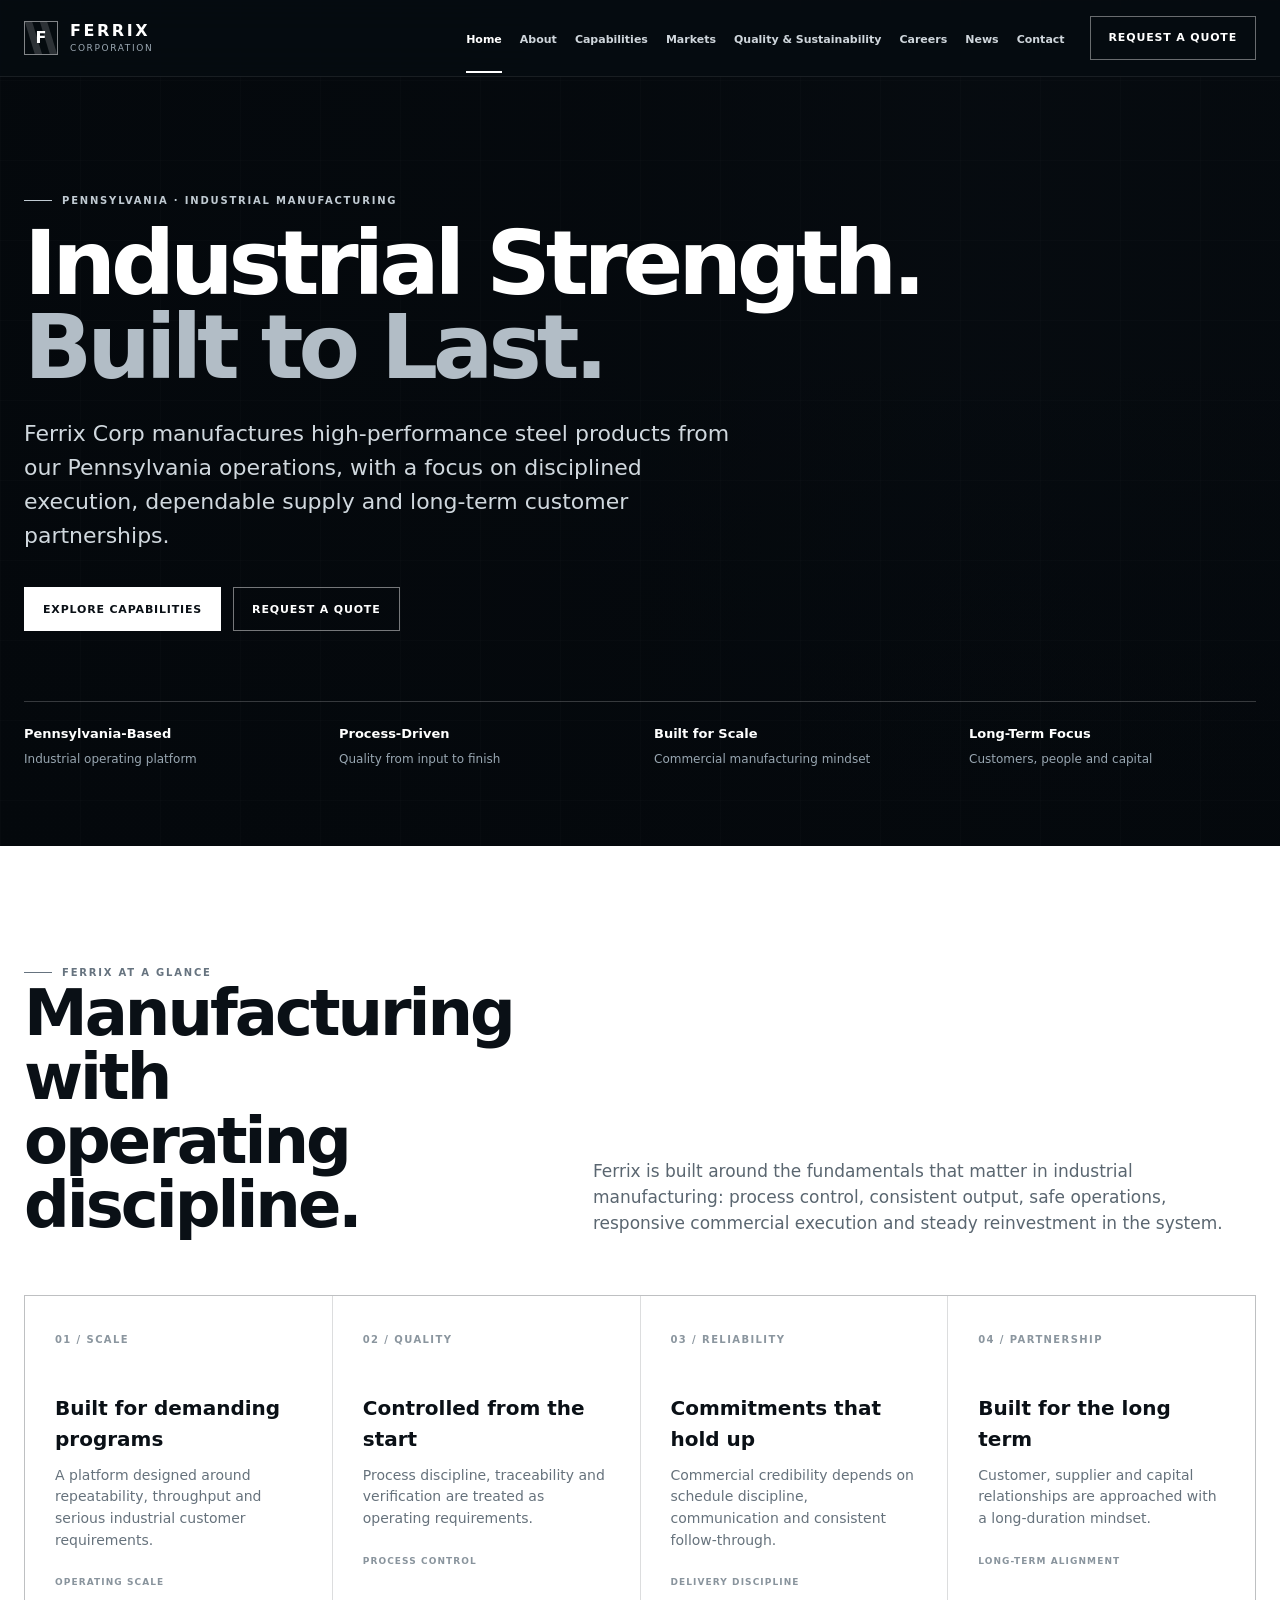
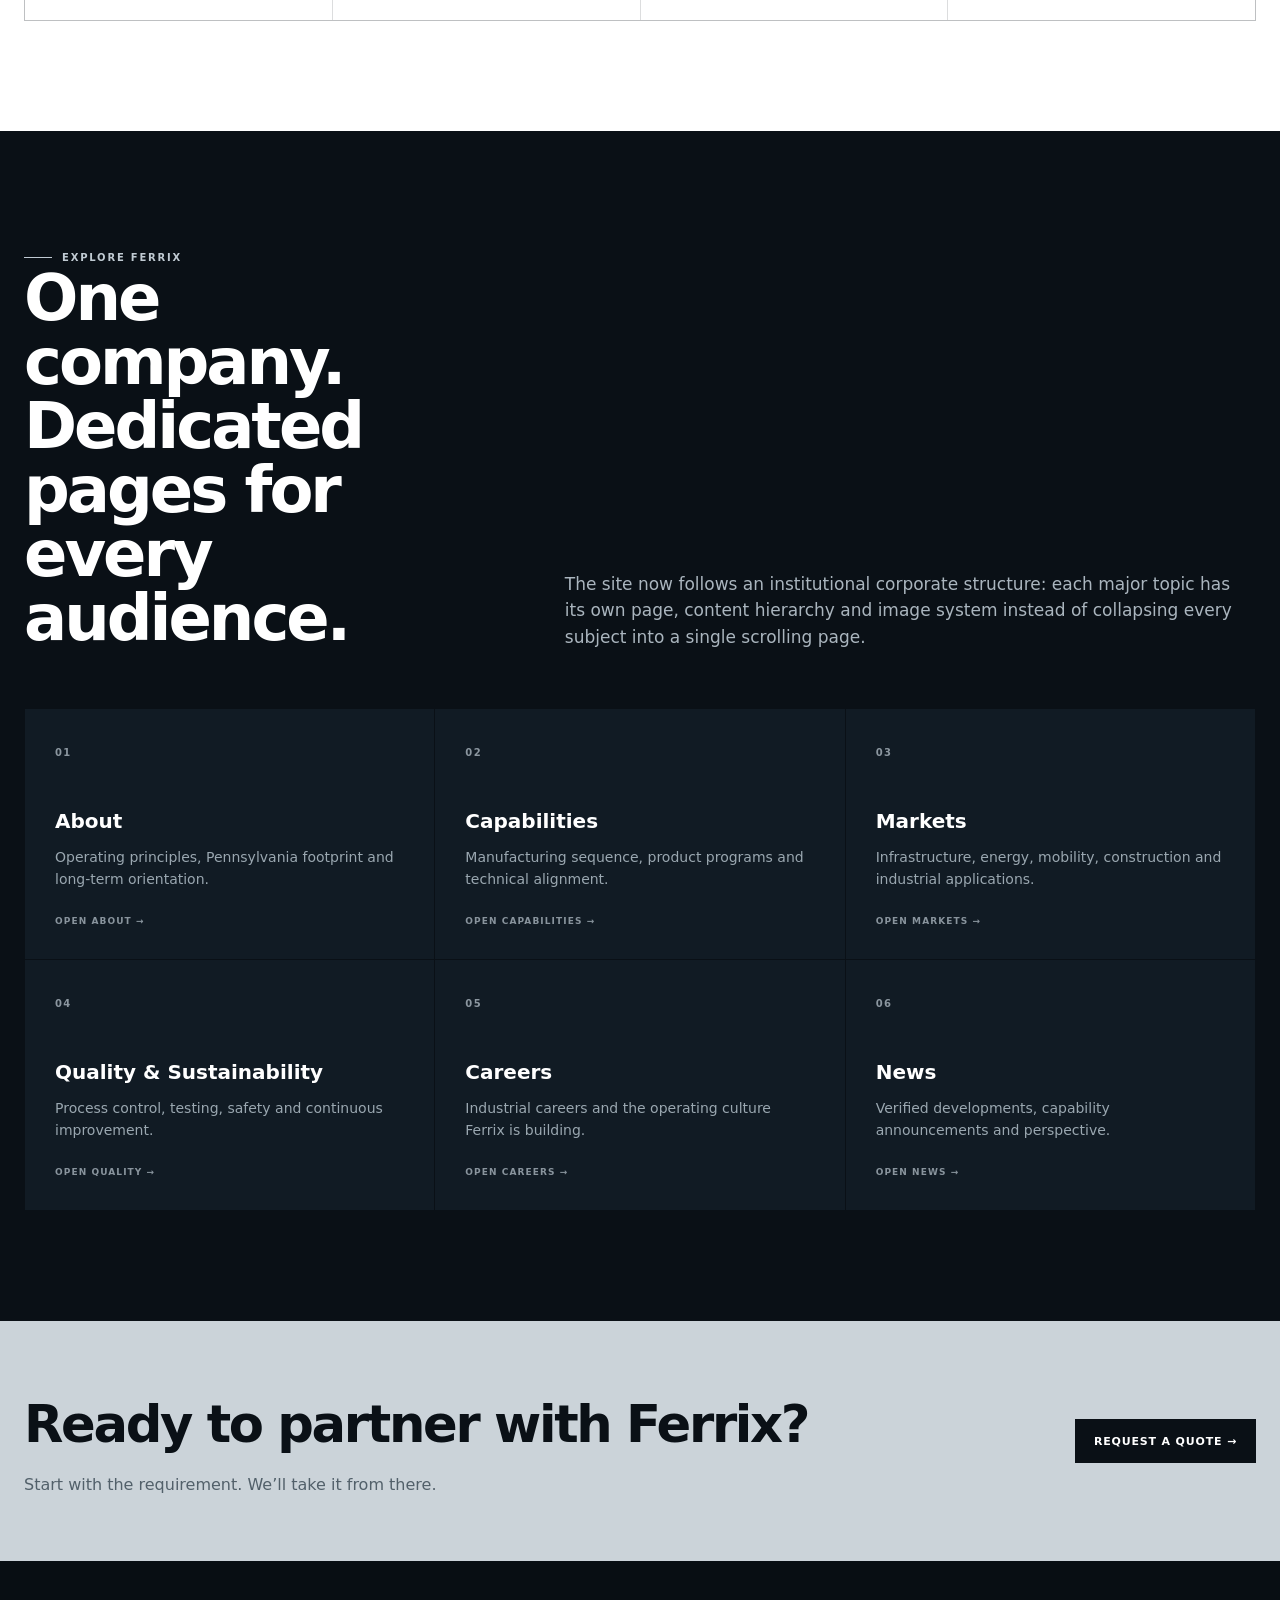
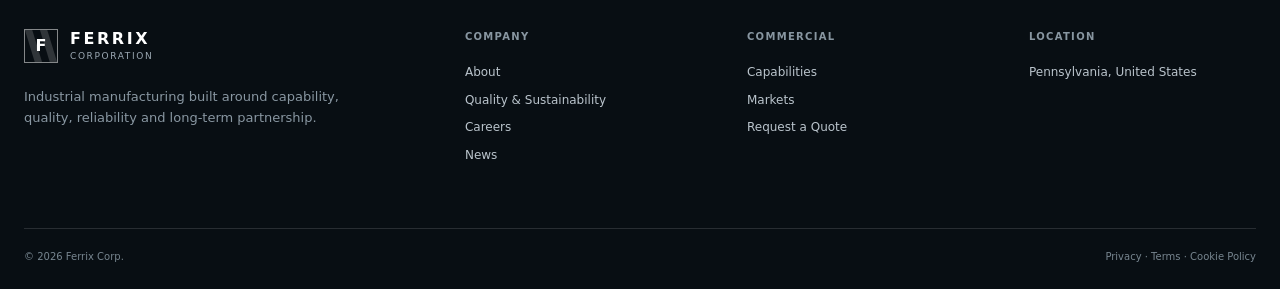
==== commit ba527aae: "Convert home page to multi-page navigation" ====
--- a/index.html
+++ b/index.html
@@ -1,39 +1 @@
-<!DOCTYPE html>
-<html lang="en">
-<head>
-<meta charset="UTF-8">
-<meta name="viewport" content="width=device-width,initial-scale=1">
-<meta name="description" content="Ferrix Corp is a Pennsylvania-based industrial manufacturer built around capability, quality, reliability and long-term partnership.">
-<meta name="theme-color" content="#0a1016">
-<meta property="og:title" content="Ferrix Corp | Industrial Strength. Built to Last.">
-<meta property="og:description" content="Pennsylvania-based industrial manufacturing built for demanding markets and long-term partnerships.">
-<meta property="og:type" content="website">
-<title>Ferrix Corp | Industrial Strength. Built to Last.</title>
-<style>
-:root{--ink:#0a1016;--ink2:#111a23;--navy:#162636;--steel:#687682;--mist:#dce2e6;--paper:#f3f5f6;--white:#fff;--line:rgba(10,16,22,.14);--lightline:rgba(255,255,255,.13);--max:1240px}*{box-sizing:border-box}html{scroll-behavior:smooth}body{margin:0;background:var(--paper);color:var(--ink);font-family:Inter,ui-sans-serif,system-ui,-apple-system,BlinkMacSystemFont,"Segoe UI",sans-serif;line-height:1.55;-webkit-font-smoothing:antialiased}a{color:inherit;text-decoration:none}button,input,textarea,select{font:inherit}.wrap{width:min(calc(100% - 48px),var(--max));margin:auto}.eyebrow{display:flex;align-items:center;gap:10px;font-size:11px;font-weight:800;letter-spacing:.17em;text-transform:uppercase;color:#687682}.eyebrow:before{content:"";width:28px;height:1px;background:currentColor}.dark .eyebrow{color:#b8c4cd}.progress{position:fixed;left:0;top:0;height:2px;width:0;background:#fff;z-index:2000}header{position:fixed;inset:0 0 auto;z-index:1000;background:rgba(7,12,17,.76);border-bottom:1px solid rgba(255,255,255,.08);backdrop-filter:blur(16px);color:#fff}.nav{height:76px;display:flex;align-items:center;gap:28px}.brand{display:flex;align-items:center;gap:12px;margin-right:auto}.mark{width:34px;height:34px;border:1px solid rgba(255,255,255,.5);display:grid;place-items:center;position:relative;overflow:hidden;font-weight:900}.mark:before,.mark:after{content:"";position:absolute;width:7px;height:50px;background:rgba(255,255,255,.16);transform:rotate(-17deg)}.mark:before{left:5px}.mark:after{right:5px}.mark span{position:relative;z-index:2}.brandtext{line-height:1}.brandtext strong{display:block;font-size:16px;letter-spacing:.16em}.brandtext small{display:block;margin-top:5px;font-size:9px;color:#9ca9b4;letter-spacing:.18em;text-transform:uppercase}.navlinks{display:flex;align-items:center;gap:22px;font-size:12px;font-weight:700;color:#d7dde2}.navlinks a:hover{color:#fff}.navquote,.btn{display:inline-flex;align-items:center;justify-content:center;min-height:44px;padding:0 18px;border:1px solid transparent;font-size:11px;font-weight:800;letter-spacing:.075em;text-transform:uppercase;transition:.2s ease;cursor:pointer}.navquote{border-color:rgba(255,255,255,.4)}.navquote:hover{background:#fff;color:#0a1016}.menu{display:none;background:transparent;color:#fff;border:1px solid rgba(255,255,255,.3);width:42px;height:42px}.mobilepanel{display:none}.hero{min-height:96vh;display:flex;align-items:flex-end;position:relative;overflow:hidden;background:#070c11;color:#fff}.heroimg{position:absolute;inset:0;background-image:linear-gradient(90deg,rgba(4,8,12,.94) 0%,rgba(4,8,12,.68) 46%,rgba(4,8,12,.22) 75%,rgba(4,8,12,.45) 100%),linear-gradient(0deg,rgba(4,8,12,.9),transparent 55%),url('https://images.unsplash.com/photo-1474674556023-efef886fa147?auto=format&fit=crop&fm=jpg&q=82&w=2400');background-size:cover;background-position:center;transform:scale(1.025)}.herogrid{position:absolute;inset:0;opacity:.18;background-image:linear-gradient(rgba(255,255,255,.09) 1px,transparent 1px),linear-gradient(90deg,rgba(255,255,255,.09) 1px,transparent 1px);background-size:80px 80px;mask-image:linear-gradient(to bottom,transparent 8%,#000 35%,#000 82%,transparent)}.heroin{position:relative;z-index:2;padding:175px 0 70px}.kicker{font-size:12px;font-weight:800;letter-spacing:.17em;text-transform:uppercase;color:#c3ccd4;margin-bottom:24px}.hero h1{max-width:940px;font-size:clamp(50px,7.5vw,106px);line-height:.93;letter-spacing:-.058em;margin:0;font-weight:760}.hero h1 span{color:#aebbc5}.hero p{max-width:690px;font-size:clamp(17px,2vw,22px);color:#d0d8de;margin:28px 0 34px}.actions{display:flex;gap:12px;flex-wrap:wrap}.btnwhite{background:#fff;color:#0a1016}.btnwhite:hover{background:#dce2e6;transform:translateY(-2px)}.btnoutline{border-color:rgba(255,255,255,.45);color:#fff}.btnoutline:hover{background:rgba(255,255,255,.08);transform:translateY(-2px)}.btndark{background:#0a1016;color:#fff}.btndark:hover{background:#1d2a36;transform:translateY(-2px)}.meta{display:grid;grid-template-columns:repeat(4,1fr);gap:28px;margin-top:76px;padding-top:22px;border-top:1px solid rgba(255,255,255,.2)}.meta strong{display:block;font-size:13px}.meta span{display:block;color:#98a6b1;font-size:12px;margin-top:5px}section{scroll-margin-top:76px}.section{padding:112px 0}.head{display:grid;grid-template-columns:.82fr 1.18fr;gap:80px;align-items:end;margin-bottom:60px}.head h2{margin:0;font-size:clamp(37px,5vw,67px);line-height:1;letter-spacing:-.047em}.head p{margin:0;color:#56636e;font-size:17px;max-width:650px}.intro{background:#fff}.values{display:grid;grid-template-columns:repeat(4,1fr);border-top:1px solid var(--line);border-bottom:1px solid var(--line)}.value{min-height:190px;padding:28px 24px 30px 0}.value+.value{border-left:1px solid var(--line);padding-left:24px}.value i{font-style:normal;color:#89949c;font-size:10px;font-weight:800;letter-spacing:.15em}.value h3{margin:34px 0 10px;font-size:19px}.value p{margin:0;color:#66727c;font-size:14px}.dark{background:#0a1016;color:#fff}.dark .head p{color:#aab5be}.caps{display:grid;grid-template-columns:1.08fr .92fr;border:1px solid var(--lightline);background:var(--lightline);gap:1px}.capmain{background:#0f171f;padding:46px;min-height:520px;display:flex;flex-direction:column;justify-content:space-between}.capmain h3{font-size:clamp(32px,4vw,50px);line-height:1.02;letter-spacing:-.045em;margin:0}.capmain p{max-width:600px;color:#a8b4bd}.process{display:grid;grid-template-columns:repeat(4,1fr);gap:12px;margin:48px 0}.step{border-top:1px solid #53616c;padding-top:18px;position:relative}.step:before{content:"";position:absolute;top:-4px;left:0;width:7px;height:7px;border-radius:50%;background:#d2dae0}.step b{font-size:12px}.step span{display:block;color:#8997a2;font-size:11px;margin-top:5px}.capside{display:grid;grid-template-rows:repeat(3,1fr);gap:1px;background:var(--lightline)}.capcard{background:#111b24;padding:32px;display:flex;flex-direction:column;justify-content:flex-end}.capcard:hover{background:#17232d}.capcard small{color:#81909c;text-transform:uppercase;letter-spacing:.13em;font-weight:800}.capcard h4{font-size:20px;margin:14px 0 8px}.capcard p{font-size:13px;color:#98a5af;margin:0}.markets{background:#e7ebee}.marketgrid{display:grid;grid-template-columns:repeat(3,1fr);gap:1px;background:var(--line);border:1px solid var(--line)}.market{background:#f3f5f6;padding:32px;min-height:275px;position:relative}.market:hover{background:#fff}.market em{position:absolute;right:25px;top:16px;font-style:normal;font-size:46px;font-weight:800;color:rgba(10,16,22,.07)}.market h3{margin:70px 0 12px;font-size:22px}.market p{margin:0 0 22px;color:#64717b;font-size:14px}.market small{font-size:10px;text-transform:uppercase;letter-spacing:.13em;font-weight:800;color:#74808a}.paband{background:#17232e;color:#fff}.pagrid{display:grid;grid-template-columns:1fr 1fr;min-height:620px}.pacopy{padding:96px max(48px,calc((100vw - var(--max))/2)) 96px max(24px,calc((100vw - var(--max))/2));display:flex;flex-direction:column;justify-content:center}.pacopy h2{font-size:clamp(43px,6vw,76px);line-height:.98;letter-spacing:-.052em;margin:20px 0 26px}.pacopy p{color:#b7c2cb;max-width:560px}.paimg{background-image:linear-gradient(rgba(8,14,20,.18),rgba(8,14,20,.55)),url('https://images.unsplash.com/photo-1727504172725-14acb4f32655?fm=jpg&auto=format&fit=crop&q=80&w=1800');background-size:cover;background-position:center}.pillars{display:grid;grid-template-columns:repeat(4,1fr);gap:1px;background:var(--line);border:1px solid var(--line)}.pillar{background:#fff;padding:30px;min-height:280px}.pillar .icon{width:42px;height:42px;border:1px solid var(--line);display:grid;place-items:center;font-weight:900}.pillar h3{font-size:19px;margin:40px 0 10px}.pillar p{color:#65717b;font-size:14px;margin:0}.pillar small{display:block;margin-top:22px;text-transform:uppercase;letter-spacing:.12em;font-size:9px;font-weight:800;color:#89949d}.about{background:#fff}.aboutgrid{display:grid;grid-template-columns:.9fr 1.1fr;gap:90px}.aboutcopy{position:sticky;top:120px;align-self:start}.aboutcopy h2{font-size:clamp(40px,5vw,66px);line-height:1;letter-spacing:-.048em;margin:20px 0 24px}.aboutcopy p{color:#5e6a74;font-size:16px}.principles{border-top:1px solid var(--line)}.principle{display:grid;grid-template-columns:60px 1fr;gap:20px;padding:30px 0;border-bottom:1px solid var(--line)}.principle i{font-style:normal;color:#8a969f;font-size:11px;font-weight:800}.principle h3{margin:0 0 8px;font-size:21px}.principle p{margin:0;color:#65717b;font-size:14px}.careers{background:#0e171f;color:#fff}.careergrid{display:grid;grid-template-columns:1fr 1fr;min-height:600px}.careerimg{background:url('https://images.unsplash.com/photo-1474674556023-efef886fa147?auto=format&fit=crop&fm=jpg&q=75&w=1600') center/cover}.careercopy{padding:74px;display:flex;flex-direction:column;justify-content:center}.careercopy h2{font-size:clamp(40px,5vw,65px);line-height:1;letter-spacing:-.045em;margin:20px 0}.careercopy>p{color:#b0bbc3}.roles{border-top:1px solid var(--lightline);margin:22px 0 32px}.role{display:flex;justify-content:space-between;gap:18px;padding:15px 0;border-bottom:1px solid var(--lightline);font-size:13px}.role span:last-child{color:#8695a0}.newsgrid{display:grid;grid-template-columns:repeat(3,1fr);gap:1px;background:var(--line);border:1px solid var(--line)}.newsitem{background:#fff;padding:31px;min-height:245px}.newsitem small{text-transform:uppercase;letter-spacing:.13em;font-size:9px;font-weight:800;color:#7e8a94}.newsitem h3{font-size:22px;margin:38px 0 12px}.newsitem p{font-size:14px;color:#65717b}.contact{background:#e6eaed}.contactgrid{display:grid;grid-template-columns:.85fr 1.15fr;gap:70px}.contactcopy h2{font-size:clamp(42px,5vw,68px);line-height:1;letter-spacing:-.05em;margin:20px 0}.contactcopy>p{color:#5c6973;max-width:480px}.contactcards{margin-top:35px;border-top:1px solid var(--line)}.cc{padding:15px 0;border-bottom:1px solid var(--line)}.cc strong{display:block;font-size:13px}.cc span{display:block;color:#78848d;font-size:12px;margin-top:4px}form{background:#fff;padding:34px}.formgrid{display:grid;grid-template-columns:1fr 1fr;gap:20px}.field{display:flex;flex-direction:column;gap:7px}.field.full{grid-column:1/-1}.field label{font-size:10px;text-transform:uppercase;letter-spacing:.11em;font-weight:800;color:#64707a}.field input,.field select,.field textarea{border:0;border-bottom:1px solid #c9d0d5;padding:10px 0;background:transparent;outline:none}.field textarea{min-height:110px;resize:vertical}.field input:focus,.field select:focus,.field textarea:focus{border-color:#0a1016}.formfoot{display:flex;justify-content:space-between;align-items:center;gap:20px;margin-top:26px}.formnote{font-size:10px;color:#7c8790;max-width:330px}.status{font-size:12px;margin-top:15px;color:#53616b}.final{background:#cbd3d9;padding:65px 0}.finalgrid{display:flex;justify-content:space-between;align-items:center;gap:30px}.final h2{font-size:clamp(34px,4vw,55px);letter-spacing:-.045em;margin:0}.final p{margin:8px 0 0;color:#52606a}footer{background:#080e13;color:#fff;padding:68px 0 24px}.footergrid{display:grid;grid-template-columns:1.7fr repeat(3,1fr);gap:55px}.footerbrand p{color:#8997a2;max-width:330px;font-size:13px;margin-top:24px}.fcol h4{font-size:10px;text-transform:uppercase;letter-spacing:.13em;color:#8896a1;margin:0 0 18px}.fcol a,.fcol span{display:block;font-size:12px;color:#bac4cc;margin:9px 0}.footerbottom{display:flex;justify-content:space-between;gap:20px;margin-top:55px;padding-top:20px;border-top:1px solid var(--lightline);font-size:10px;color:#77858f}.floating{position:fixed;right:18px;bottom:18px;z-index:800;background:#fff;color:#0a1016;border:1px solid #d0d5d9;box-shadow:0 12px 32px rgba(0,0,0,.18);padding:13px 17px;font-size:10px;font-weight:900;letter-spacing:.09em;text-transform:uppercase;opacity:0;transform:translateY(10px);pointer-events:none;transition:.25s}.floating.show{opacity:1;transform:none;pointer-events:auto}[data-reveal]{opacity:0;transform:translateY(22px);transition:opacity .7s ease,transform .7s ease}[data-reveal].seen{opacity:1;transform:none}@media(max-width:1040px){.navlinks{display:none}.menu{display:block}.navquote{display:none}.mobilepanel.open{display:grid;position:fixed;top:76px;left:0;right:0;background:#0a1016;padding:24px;gap:2px;border-top:1px solid var(--lightline)}.mobilepanel a{padding:14px 4px;border-bottom:1px solid var(--lightline);font-weight:700}.head,.aboutgrid,.contactgrid{grid-template-columns:1fr;gap:35px}.aboutcopy{position:static}.values,.pillars{grid-template-columns:repeat(2,1fr)}.caps,.careergrid{grid-template-columns:1fr}.pagrid{grid-template-columns:1fr}.paimg{min-height:420px}.marketgrid,.newsgrid{grid-template-columns:repeat(2,1fr)}.footergrid{grid-template-columns:1.4fr 1fr 1fr}.footergrid .fcol:last-child{grid-column:2/4}.meta{grid-template-columns:repeat(2,1fr)}}@media(max-width:680px){.wrap{width:min(calc(100% - 28px),var(--max))}.nav{height:68px}.mobilepanel.open{top:68px}.hero{min-height:840px}.heroin{padding:145px 0 52px}.hero h1{font-size:52px}.meta{margin-top:54px}.section{padding:78px 0}.values,.pillars,.marketgrid,.newsgrid{grid-template-columns:1fr}.value+.value{border-left:0;border-top:1px solid var(--line);padding-left:0}.caps{border:0}.capmain{padding:28px;min-height:auto}.process{grid-template-columns:1fr 1fr}.capcard{min-height:170px}.pagrid{min-height:0}.pacopy{padding:70px 22px}.paimg{min-height:330px}.careercopy{padding:55px 24px}.careerimg{min-height:380px}.formgrid{grid-template-columns:1fr}.formfoot,.finalgrid,.footerbottom{align-items:flex-start;flex-direction:column}.finalgrid{display:flex}.footergrid{grid-template-columns:1fr 1fr}.footerbrand{grid-column:1/-1}.footergrid .fcol:last-child{grid-column:auto}.floating{display:none}}
-@media(prefers-reduced-motion:reduce){html{scroll-behavior:auto}[data-reveal]{opacity:1;transform:none;transition:none}.heroimg{transform:none}}
-</style>
-</head>
-<body>
-<div class="progress" id="progress"></div>
-<header><div class="wrap nav"><a class="brand" href="#home" aria-label="Ferrix Corp home"><span class="mark"><span>F</span></span><span class="brandtext"><strong>FERRIX</strong><small>Corporation</small></span></a><nav class="navlinks" aria-label="Primary"><a href="#about">About</a><a href="#capabilities">Capabilities</a><a href="#markets">Markets</a><a href="#quality">Quality & Sustainability</a><a href="#careers">Careers</a><a href="#news">News</a><a href="#contact">Contact</a></nav><a class="navquote" href="#contact">Request a Quote</a><button class="menu" id="menu" aria-label="Open menu" aria-expanded="false">☰</button></div><nav class="mobilepanel" id="mobilepanel"><a href="#about">About</a><a href="#capabilities">Capabilities</a><a href="#markets">Markets</a><a href="#quality">Quality & Sustainability</a><a href="#careers">Careers</a><a href="#news">News</a><a href="#contact">Contact</a></nav></header>
-<main>
-<section class="hero" id="home"><div class="heroimg" id="heroimg"></div><div class="herogrid"></div><div class="wrap heroin"><div class="kicker">Pennsylvania · Industrial Manufacturing</div><h1>Industrial Strength. <span>Built to Last.</span></h1><p>Ferrix Corp manufactures high-performance steel products from our Pennsylvania operations, with a focus on disciplined execution, dependable supply and long-term customer partnerships.</p><div class="actions"><a class="btn btnwhite" href="#capabilities">Explore Capabilities</a><a class="btn btnoutline" href="#contact">Request a Quote</a></div><div class="meta"><div><strong>Pennsylvania-Based</strong><span>Industrial operating platform</span></div><div><strong>Process-Driven</strong><span>Quality from input to finish</span></div><div><strong>Built for Scale</strong><span>Commercial manufacturing mindset</span></div><div><strong>Long-Term Focus</strong><span>Customers, people and capital</span></div></div></div></section>
-<section class="section intro"><div class="wrap"><div class="head" data-reveal><div><span class="eyebrow">Ferrix at a Glance</span><h2>Manufacturing with operating discipline.</h2></div><p>Ferrix is built around the fundamentals that matter in industrial manufacturing: process control, consistent output, safe operations, responsive commercial execution and steady reinvestment in the system.</p></div><div class="values" data-reveal><article class="value"><i>01 / SCALE</i><h3>Built for demanding programs</h3><p>A platform designed around repeatability, throughput and the requirements of serious industrial customers.</p></article><article class="value"><i>02 / QUALITY</i><h3>Controlled from the start</h3><p>Process discipline, traceability and verification are treated as operating requirements rather than final inspection tasks.</p></article><article class="value"><i>03 / RELIABILITY</i><h3>Commitments that hold up</h3><p>Commercial credibility depends on schedule discipline, communication and consistent follow-through.</p></article><article class="value"><i>04 / PARTNERSHIP</i><h3>Built for the long term</h3><p>Ferrix approaches customer, supplier and capital relationships with direct communication and a long-duration mindset.</p></article></div></div></section>
-<section class="section dark" id="capabilities"><div class="wrap"><div class="head" data-reveal><div><span class="eyebrow">Capabilities</span><h2>Precision manufacturing at scale.</h2></div><p>Ferrix is structured around the full manufacturing sequence—from primary transformation through finishing, verification and shipment—with room for customer-specific programs and technical requirements.</p></div><div class="caps" data-reveal><div class="capmain"><div><small class="eyebrow">Process Architecture</small><h3>One operating system from material input to finished product.</h3></div><div class="process"><div class="step"><b>01 Melt</b><span>Material control</span></div><div class="step"><b>02 Cast</b><span>Shape formation</span></div><div class="step"><b>03 Roll</b><span>Dimensional control</span></div><div class="step"><b>04 Finish</b><span>Verification & delivery</span></div></div><p>Specific equipment, capacity ranges, grades, dimensions and technical specifications will be published as Ferrix operating assets and commercial programs are finalized.</p></div><div class="capside"><article class="capcard"><small>Manufacturing</small><h4>Core Processing</h4><p>Primary transformation, forming, rolling and finishing pathways designed around repeatability and control.</p></article><article class="capcard"><small>Product Programs</small><h4>Commercial Categories</h4><p>Programs can be structured around sheet and coil, plate, long products and customer-defined finished specifications.</p></article><article class="capcard"><small>Specialty</small><h4>Technical Requirements</h4><p>Customer-specific chemistry, mechanical properties, dimensions, finishing, packaging and documentation pathways.</p></article></div></div></div></section>
-<section class="section markets" id="markets"><div class="wrap"><div class="head" data-reveal><div><span class="eyebrow">Markets</span><h2>Serving the industries that build.</h2></div><p>Ferrix is positioned for essential end markets where specification control, supply reliability and long-term manufacturing relationships matter.</p></div><div class="marketgrid" data-reveal><article class="market"><em>01</em><h3>Infrastructure</h3><p>Material programs for transportation, public works, heavy construction and long-life structural applications.</p><small>Structural · Public Works</small></article><article class="market"><em>02</em><h3>Energy</h3><p>Manufacturing support for conventional and next-generation energy infrastructure and equipment supply chains.</p><small>Generation · Transmission</small></article><article class="market"><em>03</em><h3>Automotive & Mobility</h3><p>Repeatable material programs for vehicle, equipment and transportation manufacturing.</p><small>Mobility · OEM Supply</small></article><article class="market"><em>04</em><h3>Construction</h3><p>Products for commercial, industrial and specialty building systems with demanding project schedules.</p><small>Building · Fabrication</small></article><article class="market"><em>05</em><h3>Industrial Equipment</h3><p>Material solutions for machinery, engineered systems, fabricators and capital equipment manufacturers.</p><small>Machinery · Fabrication</small></article><article class="market"><em>06</em><h3>Specialty Applications</h3><p>Programs requiring tighter technical alignment, specialized processing or customer-defined performance criteria.</p><small>Custom · Engineered</small></article></div></div></section>
-<section class="paband"><div class="pagrid"><div class="pacopy" data-reveal><span class="eyebrow">Pennsylvania Presence</span><h2>Made in a state that knows industry.</h2><p>Pennsylvania is the operating base for Ferrix Corp—a location shaped by manufacturing, energy, transportation, technical talent and skilled trades.</p><p>Ferrix carries that industrial context forward with a modern operating mindset and access to major industrial corridors, customers, suppliers and transportation infrastructure.</p></div><div class="paimg" role="img" aria-label="Modern steel production line"></div></div></section>
-<section class="section" id="quality"><div class="wrap"><div class="head" data-reveal><div><span class="eyebrow">Quality & Sustainability</span><h2>Standards that hold up.</h2></div><p>Quality is an operating system, not a marketing claim. Ferrix is built around controlled processes, clear accountability, material traceability, safe work and continuous improvement.</p></div><div class="pillars" data-reveal><article class="pillar"><div class="icon">✓</div><h3>Quality Systems</h3><p>Defined procedures, controlled documentation, material identification, inspection points and corrective-action discipline.</p><small>Documented Control</small></article><article class="pillar"><div class="icon">◎</div><h3>Testing & Verification</h3><p>Testing strategy aligned to product requirements, customer specifications, process performance and traceability needs.</p><small>Verification Discipline</small></article><article class="pillar"><div class="icon">△</div><h3>Safety Culture</h3><p>Safe work is treated as a core operating requirement through planning, training, accountability and continuous learning.</p><small>Operating Priority</small></article><article class="pillar"><div class="icon">↗</div><h3>Continuous Improvement</h3><p>Yield, throughput, reliability, quality and resource use are managed as measurable opportunities for ongoing improvement.</p><small>Measured Progress</small></article></div></div></section>
-<section class="section about" id="about"><div class="wrap aboutgrid"><div class="aboutcopy" data-reveal><span class="eyebrow">About Ferrix</span><h2>Rooted in Pennsylvania. Built for industry.</h2><p>Ferrix Corp is a Pennsylvania-based industrial manufacturer organized around the requirements that matter most to customers, employees and long-term capital partners: capable operations, disciplined execution, safety, quality and sustained reinvestment.</p><a class="btn btndark" href="#contact">Corporate Inquiries</a></div><div class="principles" data-reveal><article class="principle"><i>01</i><div><h3>Reliability is earned operationally.</h3><p>Credibility comes from process stability, schedule discipline, clear communication and consistent follow-through.</p></div></article><article class="principle"><i>02</i><div><h3>Safety is a management responsibility.</h3><p>Safe work belongs in planning, supervision, training, capital decisions and daily accountability.</p></div></article><article class="principle"><i>03</i><div><h3>Quality starts upstream.</h3><p>Ferrix emphasizes process design, control points, traceability, measurement and root-cause thinking.</p></div></article><article class="principle"><i>04</i><div><h3>Capital should improve the system.</h3><p>Technology and equipment investment should strengthen safety, reliability, quality, throughput, flexibility or resource efficiency.</p></div></article><article class="principle"><i>05</i><div><h3>Partnership means commercial clarity.</h3><p>Long-term relationships benefit from direct communication, realistic commitments and a shared view of risk.</p></div></article></div></div></section>
-<section class="careers" id="careers"><div class="careergrid"><div class="careerimg" role="img" aria-label="Industrial steel manufacturing facility"></div><div class="careercopy" data-reveal><span class="eyebrow">Careers</span><h2>Build something that lasts.</h2><p>Ferrix is building a culture for people who take pride in industrial work—people who value precision, accountability, practical problem solving and improving a real operating system.</p><div class="roles"><div class="role"><span>Operations & Maintenance</span><span>Production · Reliability</span></div><div class="role"><span>Engineering & Quality</span><span>Process · Technical</span></div><div class="role"><span>Commercial & Supply Chain</span><span>Sales · Planning</span></div><div class="role"><span>Corporate Functions</span><span>Finance · People · Systems</span></div></div><a class="btn btnoutline" href="#contact" style="align-self:flex-start">Career Interest</a></div></div></section>
-<section class="section" id="news"><div class="wrap"><div class="head" data-reveal><div><span class="eyebrow">News & Insights</span><h2>Updates from Ferrix.</h2></div><p>A selective corporate newsroom for verified operating developments, capability announcements, market perspective and stakeholder information.</p></div><div class="newsgrid" data-reveal><article class="newsitem"><small>Operations</small><h3>Facility and capability updates</h3><p>Verified expansions, equipment investments, production milestones and manufacturing updates will be published here.</p></article><article class="newsitem"><small>Markets</small><h3>Selective industry perspective</h3><p>Practical commentary on industrial demand, customer requirements, supply conditions and relevant market shifts.</p></article><article class="newsitem"><small>Corporate</small><h3>Company and stakeholder news</h3><p>Leadership, partnership, community, capital and other corporate developments can be communicated through this channel.</p></article></div></div></section>
-<section class="section contact" id="contact"><div class="wrap contactgrid"><div class="contactcopy" data-reveal><span class="eyebrow">Contact</span><h2>Connect with Ferrix Corp.</h2><p>Tell us what you are trying to source, build, finance or explore. The right Ferrix contact pathway depends on the nature of the inquiry.</p><div class="contactcards"><div class="cc"><strong>Sales & Quote Inquiries</strong><span>Product requirements, programs, sourcing and commercial discussions</span></div><div class="cc"><strong>Corporate & Investor Inquiries</strong><span>Strategic partnerships, capital, transaction and corporate matters</span></div><div class="cc"><strong>Careers</strong><span>General interest and future Pennsylvania opportunities</span></div><div class="cc"><strong>Operating Base</strong><span>Pennsylvania, United States</span></div></div></div><form id="inquiry" data-reveal><div class="formgrid"><div class="field"><label for="name">Name</label><input id="name" name="name" required></div><div class="field"><label for="company">Company</label><input id="company" name="company"></div><div class="field"><label for="email">Work Email</label><input id="email" name="email" type="email" required></div><div class="field"><label for="type">Inquiry Type</label><select id="type" name="type"><option>Request a Quote</option><option>Corporate / Investor</option><option>Careers</option><option>Media</option><option>Other</option></select></div><div class="field full"><label for="message">How can we help?</label><textarea id="message" name="message" required placeholder="Product, specification, timing, volume, project or inquiry details"></textarea></div></div><div class="formfoot"><span class="formnote">This prototype form is ready to be connected to Ferrix's production sales or CRM endpoint.</span><button class="btn btndark" type="submit">Submit Inquiry</button></div><div class="status" id="status" aria-live="polite"></div></form></div></section>
-<section class="final"><div class="wrap finalgrid" data-reveal><div><h2>Ready to partner with Ferrix?</h2><p>Start with the requirement. We’ll take it from there.</p></div><a class="btn btndark" href="#contact">Request a Quote →</a></div></section>
-</main>
-<footer><div class="wrap"><div class="footergrid"><div class="footerbrand"><a class="brand" href="#home"><span class="mark"><span>F</span></span><span class="brandtext"><strong>FERRIX</strong><small>Corporation</small></span></a><p>Industrial manufacturing built around capability, quality, reliability and long-term partnership.</p></div><div class="fcol"><h4>Company</h4><a href="#about">About</a><a href="#quality">Quality & Sustainability</a><a href="#careers">Careers</a><a href="#news">News</a></div><div class="fcol"><h4>Commercial</h4><a href="#capabilities">Capabilities</a><a href="#markets">Markets</a><a href="#contact">Request a Quote</a><a href="#contact">Corporate Inquiries</a></div><div class="fcol"><h4>Location</h4><span>Pennsylvania, United States</span><span>Corporate and commercial inquiries by appointment</span></div></div><div class="footerbottom"><span>© <span id="year"></span> Ferrix Corp. All rights reserved.</span><span>Privacy · Terms · Cookie Policy</span></div></div></footer>
-<a class="floating" id="floating" href="#contact">Request a Quote</a>
-<script>
-const menu=document.getElementById('menu'),panel=document.getElementById('mobilepanel');menu.onclick=()=>{const o=panel.classList.toggle('open');menu.setAttribute('aria-expanded',o);menu.textContent=o?'×':'☰'};panel.querySelectorAll('a').forEach(a=>a.onclick=()=>{panel.classList.remove('open');menu.setAttribute('aria-expanded','false');menu.textContent='☰'});const reveals=document.querySelectorAll('[data-reveal]');if('IntersectionObserver'in window){const io=new IntersectionObserver(es=>es.forEach(e=>{if(e.isIntersecting){e.target.classList.add('seen');io.unobserve(e.target)}}),{threshold:.12});reveals.forEach(x=>io.observe(x))}else reveals.forEach(x=>x.classList.add('seen'));const progress=document.getElementById('progress'),floating=document.getElementById('floating'),heroimg=document.getElementById('heroimg');addEventListener('scroll',()=>{const y=scrollY,h=document.documentElement.scrollHeight-innerHeight;progress.style.width=(h?y/h*100:0)+'%';floating.classList.toggle('show',y>650);if(heroimg&&!matchMedia('(prefers-reduced-motion: reduce)').matches)heroimg.style.transform=`scale(1.025) translateY(${Math.min(y*.06,32)}px)`},{passive:true});document.getElementById('year').textContent=new Date().getFullYear();document.getElementById('inquiry').addEventListener('submit',e=>{e.preventDefault();document.getElementById('status').textContent='Inquiry captured in the website interface. Connect the production CRM/email endpoint before accepting live submissions.'});
-</script>
-</body>
-</html>+<!doctype html><html lang='en'><head><meta charset='utf-8'><meta name='viewport' content='width=device-width,initial-scale=1'><meta name='description' content='Ferrix Corp is a Pennsylvania-based industrial manufacturer built around capability, quality, reliability and long-term partnership.'><title>Ferrix Corp | Industrial Strength. Built to Last.</title><link rel='stylesheet' href='/styles.css'></head><body><a class='skip' href='#main'>Skip to content</a><div class='progress' id='progress'></div><header><div class='wrap nav'><a class='brand' href='/'><span class='mark'><span>F</span></span><span class='brandtext'><strong>FERRIX</strong><small>Corporation</small></span></a><nav class='navlinks'><a class='active' href='/'>Home</a><a href='/about'>About</a><a href='/capabilities'>Capabilities</a><a href='/markets'>Markets</a><a href='/quality'>Quality & Sustainability</a><a href='/careers'>Careers</a><a href='/news'>News</a><a href='/contact'>Contact</a></nav><a class='navquote' href='/contact'>Request a Quote</a><button class='menu' id='menu' aria-expanded='false'>☰</button></div><nav class='mobilepanel' id='mobilepanel'><a href='/'>Home</a><a href='/about'>About</a><a href='/capabilities'>Capabilities</a><a href='/markets'>Markets</a><a href='/quality'>Quality & Sustainability</a><a href='/careers'>Careers</a><a href='/news'>News</a><a href='/contact'>Contact</a></nav></header><main id='main'><section class='hero home'><div class='hero-bg' style="background-image:url('https://images.pexels.com/photos/7739856/pexels-photo-7739856.jpeg?auto=compress&cs=tinysrgb&w=2400')"></div><div class='hero-grid'></div><div class='wrap hero-inner'><span class='eyebrow'>Pennsylvania · Industrial Manufacturing</span><h1>Industrial Strength. <span>Built to Last.</span></h1><p class='lead'>Ferrix Corp manufactures high-performance steel products from our Pennsylvania operations, with a focus on disciplined execution, dependable supply and long-term customer partnerships.</p><div class='hero-actions'><a class='btn white' href='/capabilities'>Explore Capabilities</a><a class='btn outline' href='/contact'>Request a Quote</a></div><div class='hero-meta'><div><strong>Pennsylvania-Based</strong><span>Industrial operating platform</span></div><div><strong>Process-Driven</strong><span>Quality from input to finish</span></div><div><strong>Built for Scale</strong><span>Commercial manufacturing mindset</span></div><div><strong>Long-Term Focus</strong><span>Customers, people and capital</span></div></div></div></section><section class='section white'><div class='wrap'><div class='section-head' data-reveal><div><span class='eyebrow'>Ferrix at a Glance</span><h2>Manufacturing with operating discipline.</h2></div><p>Ferrix is built around the fundamentals that matter in industrial manufacturing: process control, consistent output, safe operations, responsive commercial execution and steady reinvestment in the system.</p></div><div class='grid4' data-reveal><article class='card'><span class='num'>01 / SCALE</span><h3>Built for demanding programs</h3><p>A platform designed around repeatability, throughput and serious industrial customer requirements.</p><small>Operating Scale</small></article><article class='card'><span class='num'>02 / QUALITY</span><h3>Controlled from the start</h3><p>Process discipline, traceability and verification are treated as operating requirements.</p><small>Process Control</small></article><article class='card'><span class='num'>03 / RELIABILITY</span><h3>Commitments that hold up</h3><p>Commercial credibility depends on schedule discipline, communication and consistent follow-through.</p><small>Delivery Discipline</small></article><article class='card'><span class='num'>04 / PARTNERSHIP</span><h3>Built for the long term</h3><p>Customer, supplier and capital relationships are approached with a long-duration mindset.</p><small>Long-Term Alignment</small></article></div></div></section><section class='section dark'><div class='wrap'><div class='section-head' data-reveal><div><span class='eyebrow'>Explore Ferrix</span><h2>One company. Dedicated pages for every audience.</h2></div><p>The site now follows an institutional corporate structure: each major topic has its own page, content hierarchy and image system instead of collapsing every subject into a single scrolling page.</p></div><div class='marketgrid' data-reveal><a class='card' href='/about'><span class='num'>01</span><h3>About</h3><p>Operating principles, Pennsylvania footprint and long-term orientation.</p><small>Open About →</small></a><a class='card' href='/capabilities'><span class='num'>02</span><h3>Capabilities</h3><p>Manufacturing sequence, product programs and technical alignment.</p><small>Open Capabilities →</small></a><a class='card' href='/markets'><span class='num'>03</span><h3>Markets</h3><p>Infrastructure, energy, mobility, construction and industrial applications.</p><small>Open Markets →</small></a><a class='card' href='/quality'><span class='num'>04</span><h3>Quality & Sustainability</h3><p>Process control, testing, safety and continuous improvement.</p><small>Open Quality →</small></a><a class='card' href='/careers'><span class='num'>05</span><h3>Careers</h3><p>Industrial careers and the operating culture Ferrix is building.</p><small>Open Careers →</small></a><a class='card' href='/news'><span class='num'>06</span><h3>News</h3><p>Verified developments, capability announcements and perspective.</p><small>Open News →</small></a></div></div></section></main><section class='final'><div class='wrap finalgrid'><div><h2>Ready to partner with Ferrix?</h2><p>Start with the requirement. We’ll take it from there.</p></div><a class='btn dark' href='/contact'>Request a Quote →</a></div></section><footer><div class='wrap'><div class='footergrid'><div class='footerbrand'><a class='brand' href='/'><span class='mark'><span>F</span></span><span class='brandtext'><strong>FERRIX</strong><small>Corporation</small></span></a><p>Industrial manufacturing built around capability, quality, reliability and long-term partnership.</p></div><div class='fcol'><h4>Company</h4><a href='/about'>About</a><a href='/quality'>Quality & Sustainability</a><a href='/careers'>Careers</a><a href='/news'>News</a></div><div class='fcol'><h4>Commercial</h4><a href='/capabilities'>Capabilities</a><a href='/markets'>Markets</a><a href='/contact'>Request a Quote</a></div><div class='fcol'><h4>Location</h4><span>Pennsylvania, United States</span></div></div><div class='footerbottom'><span>© <span id='year'></span> Ferrix Corp.</span><span>Privacy · Terms · Cookie Policy</span></div></div></footer><a class='floating' id='floating' href='/contact'>Request a Quote</a><script src='/site.js'></script></body></html>
--- a/styles.css
+++ b/styles.css
@@ -0,0 +1 @@
+:root{--ink:#0a1016;--ink2:#111a23;--navy:#172737;--steel:#66737f;--paper:#f3f5f6;--white:#fff;--line:rgba(10,16,22,.14);--ll:rgba(255,255,255,.13);--max:1240px}*{box-sizing:border-box}html{scroll-behavior:smooth}body{margin:0;background:var(--paper);color:var(--ink);font-family:Inter,ui-sans-serif,system-ui,-apple-system,BlinkMacSystemFont,'Segoe UI',sans-serif;line-height:1.55;-webkit-font-smoothing:antialiased}body.menu-open{overflow:hidden}a{color:inherit;text-decoration:none}button,input,textarea,select{font:inherit}.wrap{width:min(calc(100% - 48px),var(--max));margin:auto}.skip{position:fixed;left:14px;top:-60px;z-index:3000;background:#fff;padding:10px 14px}.skip:focus{top:14px}.progress{position:fixed;left:0;top:0;height:2px;width:0;background:#fff;z-index:2500}.eyebrow{display:inline-flex;align-items:center;gap:10px;font-size:10px;font-weight:800;letter-spacing:.18em;text-transform:uppercase;color:var(--steel)}.eyebrow:before{content:'';width:28px;height:1px;background:currentColor}.dark .eyebrow,.hero .eyebrow{color:#c0cad2}header{position:fixed;inset:0 0 auto;z-index:1800;background:rgba(7,12,17,.84);border-bottom:1px solid rgba(255,255,255,.08);backdrop-filter:blur(17px);color:#fff}.nav{height:76px;display:flex;align-items:center;gap:25px}.brand{display:flex;align-items:center;gap:12px;margin-right:auto}.mark{width:34px;height:34px;border:1px solid rgba(255,255,255,.5);display:grid;place-items:center;position:relative;overflow:hidden;font-weight:900}.mark:before,.mark:after{content:'';position:absolute;width:7px;height:50px;background:rgba(255,255,255,.16);transform:rotate(-17deg)}.mark:before{left:5px}.mark:after{right:5px}.mark span{position:relative;z-index:2}.brandtext{line-height:1}.brandtext strong{display:block;font-size:16px;letter-spacing:.16em}.brandtext small{display:block;margin-top:5px;font-size:9px;color:#9ca9b4;letter-spacing:.18em;text-transform:uppercase}.navlinks{display:flex;align-items:center;gap:18px;font-size:11px;font-weight:750;color:#cfd6dc}.navlinks a{position:relative;padding:28px 0 25px}.navlinks a:after{content:'';position:absolute;left:0;right:100%;bottom:0;height:2px;background:#fff;transition:.2s}.navlinks a:hover:after,.navlinks a.active:after{right:0}.navlinks a.active{color:#fff}.navquote,.btn{display:inline-flex;align-items:center;justify-content:center;min-height:44px;padding:0 18px;border:1px solid transparent;font-size:11px;font-weight:800;letter-spacing:.075em;text-transform:uppercase;transition:.2s ease;cursor:pointer}.navquote{border-color:rgba(255,255,255,.4)}.navquote:hover{background:#fff;color:var(--ink)}.menu{display:none;background:transparent;color:#fff;border:1px solid rgba(255,255,255,.3);width:42px;height:42px}.mobilepanel{display:none}.btn.white{background:#fff;color:var(--ink)}.btn.white:hover{background:#dfe4e8;transform:translateY(-2px)}.btn.outline{border-color:rgba(255,255,255,.45);color:#fff}.btn.outline:hover{background:rgba(255,255,255,.08);transform:translateY(-2px)}.btn.dark{background:var(--ink);color:#fff}.btn.dark:hover{background:#1e2b36;transform:translateY(-2px)}.hero{min-height:760px;display:flex;align-items:flex-end;position:relative;overflow:hidden;background:#070c11;color:#fff}.hero.home{min-height:94vh}.hero-bg{position:absolute;inset:0;background-size:cover;background-position:center;transform:scale(1.025)}.hero-bg:after{content:'';position:absolute;inset:0;background:linear-gradient(90deg,rgba(4,8,12,.94) 0%,rgba(4,8,12,.72) 46%,rgba(4,8,12,.25) 76%,rgba(4,8,12,.48) 100%),linear-gradient(0deg,rgba(4,8,12,.88),transparent 58%)}.hero-grid{position:absolute;inset:0;opacity:.17;background-image:linear-gradient(rgba(255,255,255,.08) 1px,transparent 1px),linear-gradient(90deg,rgba(255,255,255,.08) 1px,transparent 1px);background-size:80px 80px}.hero-inner{position:relative;z-index:2;padding:170px 0 64px}.breadcrumb{display:flex;gap:9px;align-items:center;color:#aab6c0;font-size:11px;margin-bottom:25px}.breadcrumb a:hover{color:#fff}.hero h1{max-width:950px;font-size:clamp(52px,7vw,100px);line-height:.94;letter-spacing:-.057em;margin:12px 0 0;font-weight:760;text-wrap:balance}.hero.page h1{font-size:clamp(50px,6.4vw,88px)}.hero h1 span{color:#b2bdc6}.hero .lead{max-width:720px;font-size:clamp(17px,2vw,22px);color:#d0d8de;margin:28px 0 34px}.hero-actions{display:flex;gap:12px;flex-wrap:wrap}.hero-meta{display:grid;grid-template-columns:repeat(4,1fr);gap:28px;margin-top:70px;padding-top:22px;border-top:1px solid rgba(255,255,255,.2)}.hero-meta strong{display:block;font-size:13px}.hero-meta span{display:block;color:#98a6b1;font-size:12px;margin-top:5px}.backbar{background:#dce2e6;border-bottom:1px solid var(--line);padding:15px 0;margin-top:76px}.backbar .wrap{display:flex;justify-content:space-between;gap:20px;font-size:11px;font-weight:800;letter-spacing:.06em;text-transform:uppercase}.section{padding:110px 0}.white{background:#fff}.dark{background:var(--ink);color:#fff}.soft{background:#e7ebee}.section-head{display:grid;grid-template-columns:.8fr 1.2fr;gap:80px;align-items:end;margin-bottom:58px}.section-head h2{margin:0;font-size:clamp(38px,5vw,67px);line-height:1;letter-spacing:-.047em}.section-head p{margin:0;color:#5a6670;font-size:17px;max-width:680px}.dark .section-head p{color:#aab5be}.grid4{display:grid;grid-template-columns:repeat(4,1fr);gap:1px;background:var(--line);border:1px solid var(--line)}.card{background:#fff;padding:30px;min-height:250px}.dark .card{background:#111b24}.num{font-size:10px;letter-spacing:.14em;font-weight:800;color:#8b969f}.card h3{font-size:20px;margin:42px 0 10px}.card p{margin:0;color:#66727c;font-size:14px}.dark .card p{color:#9aa7b0}.card small{display:block;margin-top:25px;text-transform:uppercase;letter-spacing:.12em;font-size:9px;font-weight:800;color:#89949d}.split{display:grid;grid-template-columns:1fr 1fr}.split-copy{padding:84px max(48px,calc((100vw - var(--max))/2)) 84px max(24px,calc((100vw - var(--max))/2));display:flex;flex-direction:column;justify-content:center}.split-copy h2{font-size:clamp(42px,5.6vw,72px);line-height:.98;letter-spacing:-.052em;margin:20px 0 24px}.split-copy p{max-width:560px;color:#5f6b75}.split.dark .split-copy p{color:#b5c0c8}.split-image{min-height:620px;background-size:cover;background-position:center}.statband{display:grid;grid-template-columns:repeat(4,1fr);border-top:1px solid var(--line);border-bottom:1px solid var(--line)}.stat{padding:26px 22px}.stat+.stat{border-left:1px solid var(--line)}.stat strong{display:block;font-size:23px}.stat span{display:block;font-size:12px;color:#75818a;margin-top:6px}.process{display:grid;grid-template-columns:repeat(4,1fr);gap:12px}.step{padding:23px;border-top:1px solid #586672;background:#111a23}.step b{font-size:14px}.step span{display:block;color:#8f9ca7;font-size:12px;margin-top:7px}.marketgrid{display:grid;grid-template-columns:repeat(3,1fr);gap:1px;background:var(--line);border:1px solid var(--line)}.market{background:#fff;padding:31px;min-height:280px;position:relative}.market em{position:absolute;right:22px;top:14px;font-style:normal;font-size:48px;font-weight:800;color:rgba(10,16,22,.07)}.market h3{margin:70px 0 12px;font-size:22px}.market p{margin:0 0 20px;color:#64717b;font-size:14px}.market small{font-size:9px;text-transform:uppercase;letter-spacing:.13em;font-weight:800;color:#74808a}.principles{border-top:1px solid var(--line)}.principle{display:grid;grid-template-columns:58px 1fr;gap:20px;padding:31px 0;border-bottom:1px solid var(--line)}.principle i{font-style:normal;color:#89959e;font-size:11px;font-weight:800}.principle h3{margin:0 0 8px;font-size:21px}.principle p{margin:0;color:#65717b;font-size:14px}.quote{background:#cad3da;padding:62px}.quote blockquote{font-size:clamp(28px,4vw,50px);letter-spacing:-.04em;line-height:1.06;margin:0}.form-shell{display:grid;grid-template-columns:.82fr 1.18fr;gap:70px}.contactcards{margin-top:35px;border-top:1px solid var(--line)}.contactcard{padding:15px 0;border-bottom:1px solid var(--line)}.contactcard strong{display:block;font-size:13px}.contactcard span{display:block;color:#78848d;font-size:12px;margin-top:4px}form{background:#fff;padding:34px}.formgrid{display:grid;grid-template-columns:1fr 1fr;gap:20px}.field{display:flex;flex-direction:column;gap:7px}.field.full{grid-column:1/-1}.field label{font-size:10px;text-transform:uppercase;letter-spacing:.11em;font-weight:800;color:#64707a}.field input,.field select,.field textarea{border:0;border-bottom:1px solid #c9d0d5;padding:10px 0;background:transparent;outline:none}.field textarea{min-height:120px;resize:vertical}.formfoot{display:flex;justify-content:space-between;align-items:center;gap:20px;margin-top:26px}.formnote{font-size:10px;color:#7c8790;max-width:340px}.status{font-size:12px;margin-top:15px;color:#53616b}.newslist{border-top:1px solid var(--line)}.newsrow{display:grid;grid-template-columns:120px 1fr auto;gap:30px;align-items:center;padding:28px 0;border-bottom:1px solid var(--line)}.newsrow time{font-size:11px;color:#7e8a94}.newsrow h3{margin:0;font-size:22px}.newsrow p{margin:5px 0 0;color:#65717b;font-size:14px}.final{background:#cbd3d9;padding:64px 0}.finalgrid{display:flex;justify-content:space-between;align-items:center;gap:30px}.final h2{font-size:clamp(34px,4vw,55px);letter-spacing:-.045em;margin:0}.final p{margin:8px 0 0;color:#52606a}footer{background:#080e13;color:#fff;padding:68px 0 24px}.footergrid{display:grid;grid-template-columns:1.7fr repeat(3,1fr);gap:55px}.footerbrand p{color:#8997a2;max-width:330px;font-size:13px;margin-top:24px}.fcol h4{font-size:10px;text-transform:uppercase;letter-spacing:.13em;color:#8896a1;margin:0 0 18px}.fcol a,.fcol span{display:block;font-size:12px;color:#bac4cc;margin:9px 0}.footerbottom{display:flex;justify-content:space-between;gap:20px;margin-top:55px;padding-top:20px;border-top:1px solid var(--ll);font-size:10px;color:#77858f}.floating{position:fixed;right:18px;bottom:18px;z-index:900;background:#fff;color:#0a1016;border:1px solid #d0d5d9;box-shadow:0 12px 32px rgba(0,0,0,.18);padding:13px 17px;font-size:10px;font-weight:900;letter-spacing:.09em;text-transform:uppercase;opacity:0;transform:translateY(10px);pointer-events:none;transition:.25s}.floating.show{opacity:1;transform:none;pointer-events:auto}[data-reveal]{opacity:0;transform:translateY(22px);transition:opacity .7s ease,transform .7s ease}[data-reveal].seen{opacity:1;transform:none}@view-transition{navigation:auto}@media(max-width:1080px){.navlinks{display:none}.menu{display:block}.navquote{display:none}.mobilepanel.open{display:grid;position:fixed;top:76px;left:0;right:0;background:#0a1016;padding:24px;gap:2px}.mobilepanel a{padding:14px 4px;border-bottom:1px solid var(--ll);font-weight:700}.section-head,.form-shell{grid-template-columns:1fr;gap:34px}.grid4{grid-template-columns:repeat(2,1fr)}.split{grid-template-columns:1fr}.split-image{min-height:440px}.marketgrid{grid-template-columns:repeat(2,1fr)}.footergrid{grid-template-columns:1.4fr 1fr 1fr}.hero-meta{grid-template-columns:repeat(2,1fr)}}@media(max-width:700px){.wrap{width:min(calc(100% - 28px),var(--max))}.nav{height:68px}.mobilepanel.open{top:68px}.backbar{margin-top:68px}.hero,.hero.home{min-height:820px}.hero-inner{padding:145px 0 48px}.hero h1,.hero.page h1{font-size:51px}.section{padding:78px 0}.grid4,.marketgrid{grid-template-columns:1fr}.split-copy{padding:70px 22px}.split-image{min-height:330px}.statband{grid-template-columns:1fr 1fr}.process{grid-template-columns:1fr 1fr}.formgrid{grid-template-columns:1fr}.formfoot,.finalgrid,.footerbottom{align-items:flex-start;flex-direction:column}.footergrid{grid-template-columns:1fr 1fr}.footerbrand{grid-column:1/-1}.newsrow{grid-template-columns:1fr}.floating{display:none}.quote{padding:36px 24px}}@media(prefers-reduced-motion:reduce){html{scroll-behavior:auto}[data-reveal]{opacity:1;transform:none;transition:none}.hero-bg{transform:none}}
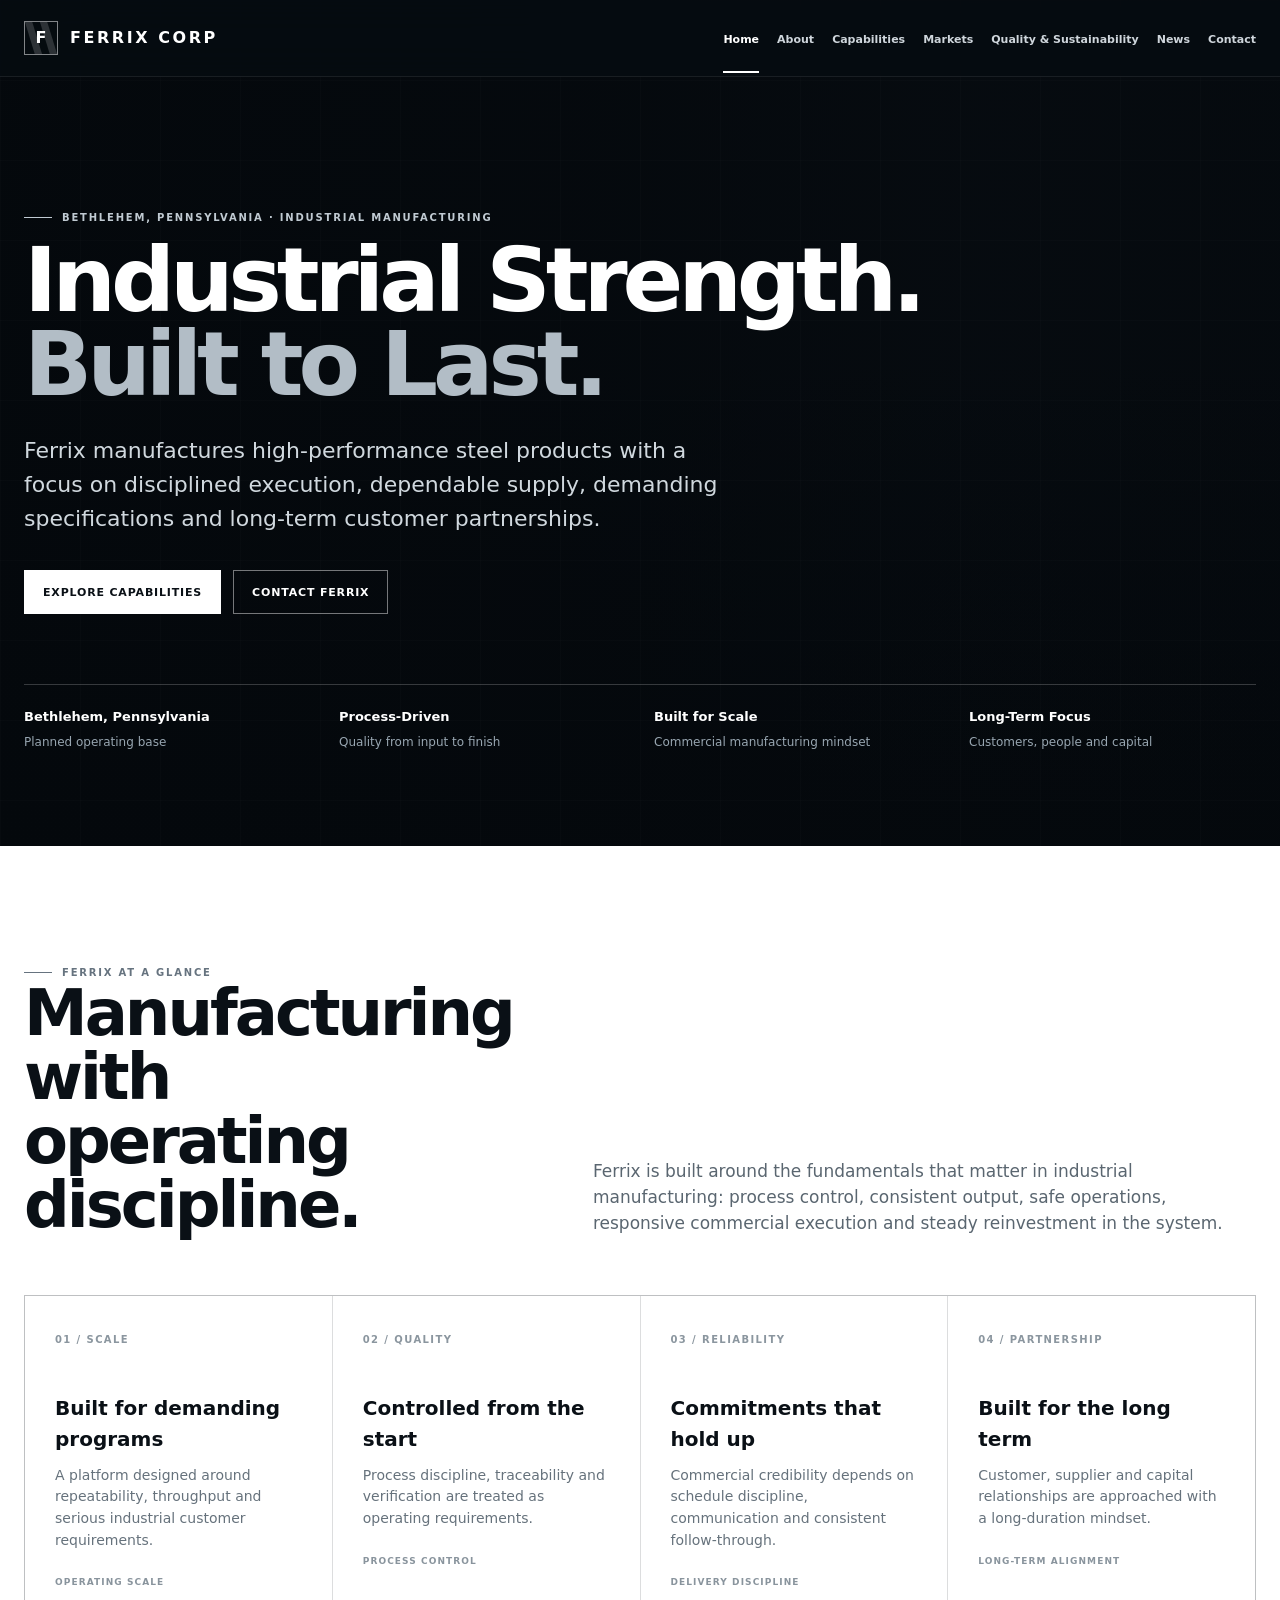
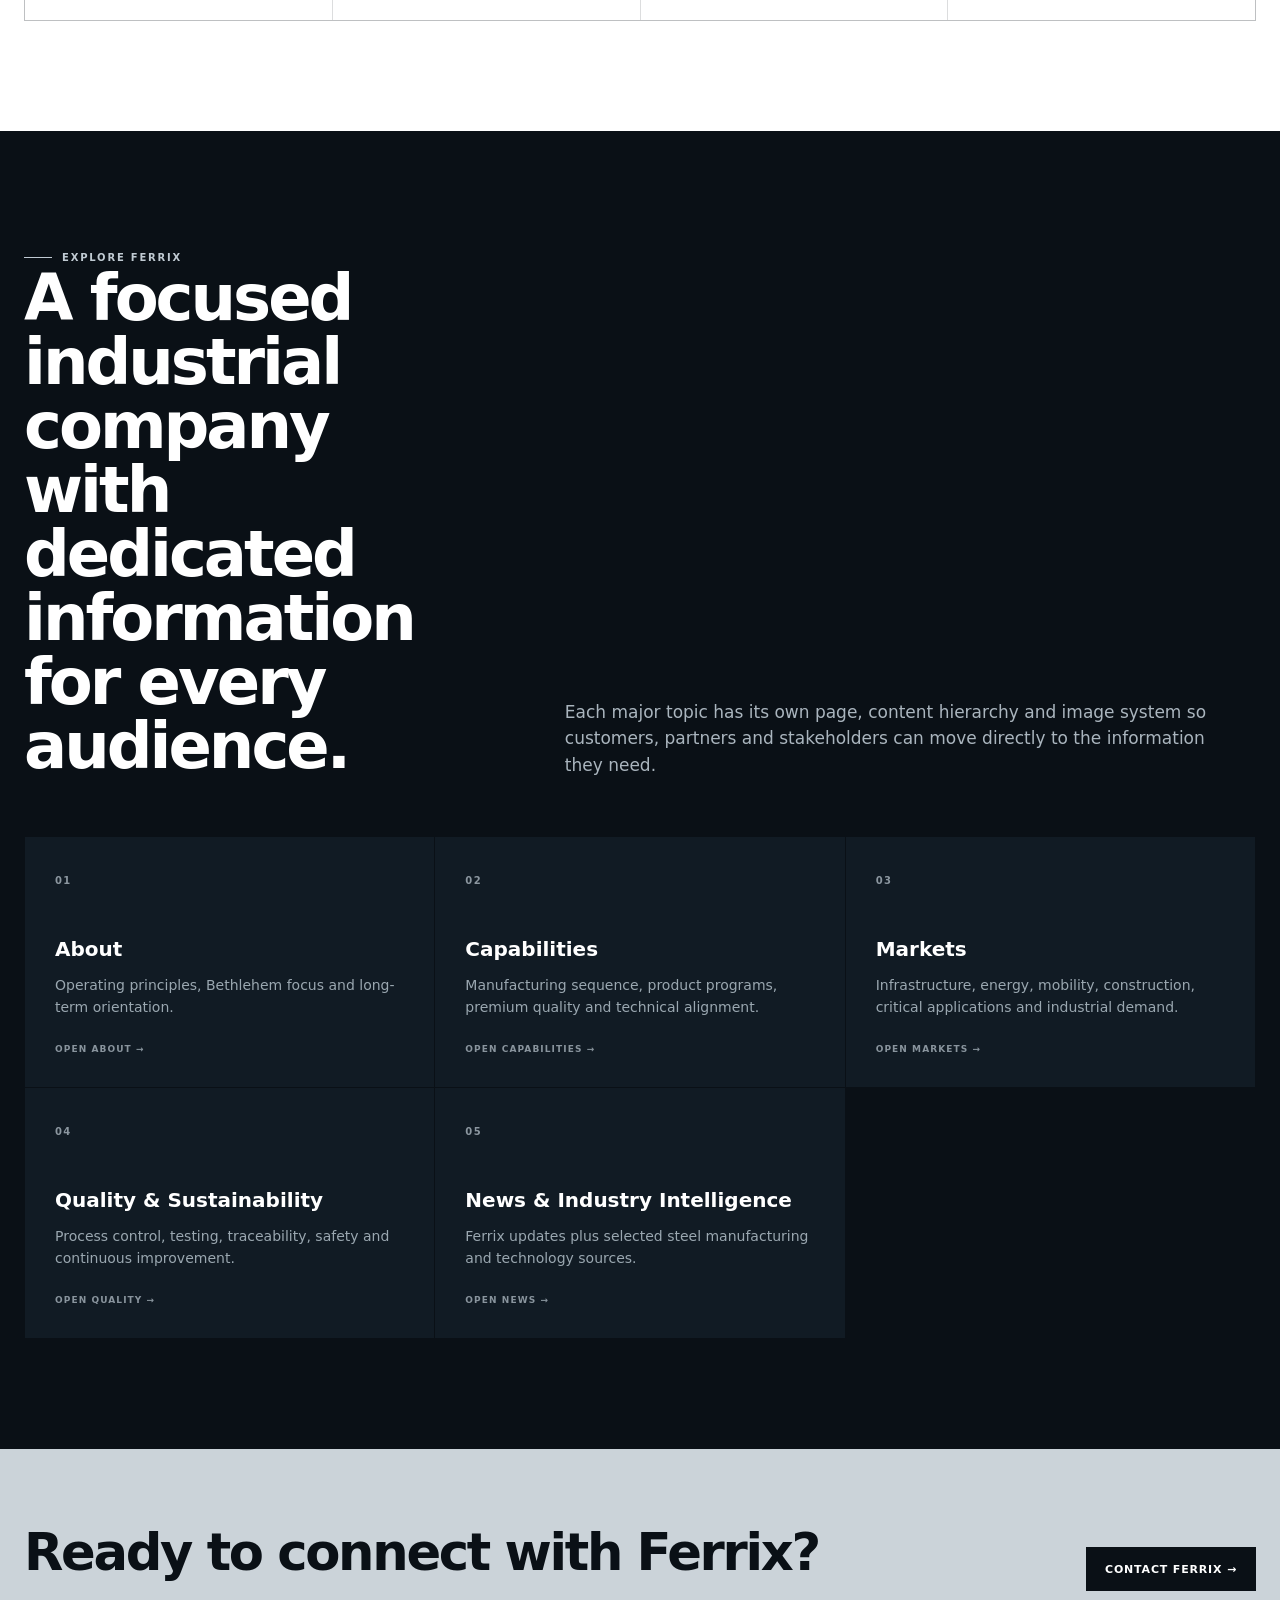
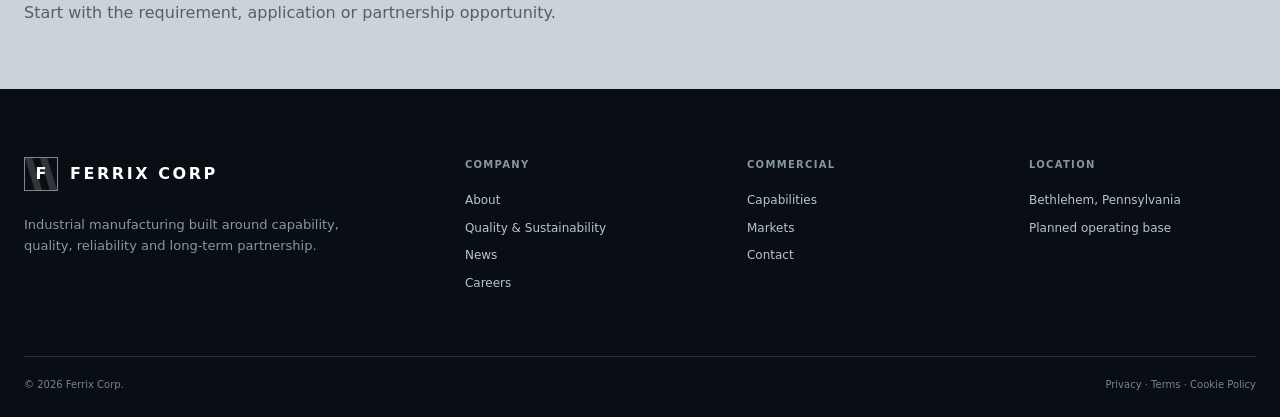
==== commit 59280f20: "Refine Ferrix branding, Bethlehem positioning, and navigation" ====
--- a/index.html
+++ b/index.html
@@ -1 +1 @@
-<!doctype html><html lang='en'><head><meta charset='utf-8'><meta name='viewport' content='width=device-width,initial-scale=1'><meta name='description' content='Ferrix Corp is a Pennsylvania-based industrial manufacturer built around capability, quality, reliability and long-term partnership.'><title>Ferrix Corp | Industrial Strength. Built to Last.</title><link rel='stylesheet' href='/styles.css'></head><body><a class='skip' href='#main'>Skip to content</a><div class='progress' id='progress'></div><header><div class='wrap nav'><a class='brand' href='/'><span class='mark'><span>F</span></span><span class='brandtext'><strong>FERRIX</strong><small>Corporation</small></span></a><nav class='navlinks'><a class='active' href='/'>Home</a><a href='/about'>About</a><a href='/capabilities'>Capabilities</a><a href='/markets'>Markets</a><a href='/quality'>Quality & Sustainability</a><a href='/careers'>Careers</a><a href='/news'>News</a><a href='/contact'>Contact</a></nav><a class='navquote' href='/contact'>Request a Quote</a><button class='menu' id='menu' aria-expanded='false'>☰</button></div><nav class='mobilepanel' id='mobilepanel'><a href='/'>Home</a><a href='/about'>About</a><a href='/capabilities'>Capabilities</a><a href='/markets'>Markets</a><a href='/quality'>Quality & Sustainability</a><a href='/careers'>Careers</a><a href='/news'>News</a><a href='/contact'>Contact</a></nav></header><main id='main'><section class='hero home'><div class='hero-bg' style="background-image:url('https://images.pexels.com/photos/7739856/pexels-photo-7739856.jpeg?auto=compress&cs=tinysrgb&w=2400')"></div><div class='hero-grid'></div><div class='wrap hero-inner'><span class='eyebrow'>Pennsylvania · Industrial Manufacturing</span><h1>Industrial Strength. <span>Built to Last.</span></h1><p class='lead'>Ferrix Corp manufactures high-performance steel products from our Pennsylvania operations, with a focus on disciplined execution, dependable supply and long-term customer partnerships.</p><div class='hero-actions'><a class='btn white' href='/capabilities'>Explore Capabilities</a><a class='btn outline' href='/contact'>Request a Quote</a></div><div class='hero-meta'><div><strong>Pennsylvania-Based</strong><span>Industrial operating platform</span></div><div><strong>Process-Driven</strong><span>Quality from input to finish</span></div><div><strong>Built for Scale</strong><span>Commercial manufacturing mindset</span></div><div><strong>Long-Term Focus</strong><span>Customers, people and capital</span></div></div></div></section><section class='section white'><div class='wrap'><div class='section-head' data-reveal><div><span class='eyebrow'>Ferrix at a Glance</span><h2>Manufacturing with operating discipline.</h2></div><p>Ferrix is built around the fundamentals that matter in industrial manufacturing: process control, consistent output, safe operations, responsive commercial execution and steady reinvestment in the system.</p></div><div class='grid4' data-reveal><article class='card'><span class='num'>01 / SCALE</span><h3>Built for demanding programs</h3><p>A platform designed around repeatability, throughput and serious industrial customer requirements.</p><small>Operating Scale</small></article><article class='card'><span class='num'>02 / QUALITY</span><h3>Controlled from the start</h3><p>Process discipline, traceability and verification are treated as operating requirements.</p><small>Process Control</small></article><article class='card'><span class='num'>03 / RELIABILITY</span><h3>Commitments that hold up</h3><p>Commercial credibility depends on schedule discipline, communication and consistent follow-through.</p><small>Delivery Discipline</small></article><article class='card'><span class='num'>04 / PARTNERSHIP</span><h3>Built for the long term</h3><p>Customer, supplier and capital relationships are approached with a long-duration mindset.</p><small>Long-Term Alignment</small></article></div></div></section><section class='section dark'><div class='wrap'><div class='section-head' data-reveal><div><span class='eyebrow'>Explore Ferrix</span><h2>One company. Dedicated pages for every audience.</h2></div><p>The site now follows an institutional corporate structure: each major topic has its own page, content hierarchy and image system instead of collapsing every subject into a single scrolling page.</p></div><div class='marketgrid' data-reveal><a class='card' href='/about'><span class='num'>01</span><h3>About</h3><p>Operating principles, Pennsylvania footprint and long-term orientation.</p><small>Open About →</small></a><a class='card' href='/capabilities'><span class='num'>02</span><h3>Capabilities</h3><p>Manufacturing sequence, product programs and technical alignment.</p><small>Open Capabilities →</small></a><a class='card' href='/markets'><span class='num'>03</span><h3>Markets</h3><p>Infrastructure, energy, mobility, construction and industrial applications.</p><small>Open Markets →</small></a><a class='card' href='/quality'><span class='num'>04</span><h3>Quality & Sustainability</h3><p>Process control, testing, safety and continuous improvement.</p><small>Open Quality →</small></a><a class='card' href='/careers'><span class='num'>05</span><h3>Careers</h3><p>Industrial careers and the operating culture Ferrix is building.</p><small>Open Careers →</small></a><a class='card' href='/news'><span class='num'>06</span><h3>News</h3><p>Verified developments, capability announcements and perspective.</p><small>Open News →</small></a></div></div></section></main><section class='final'><div class='wrap finalgrid'><div><h2>Ready to partner with Ferrix?</h2><p>Start with the requirement. We’ll take it from there.</p></div><a class='btn dark' href='/contact'>Request a Quote →</a></div></section><footer><div class='wrap'><div class='footergrid'><div class='footerbrand'><a class='brand' href='/'><span class='mark'><span>F</span></span><span class='brandtext'><strong>FERRIX</strong><small>Corporation</small></span></a><p>Industrial manufacturing built around capability, quality, reliability and long-term partnership.</p></div><div class='fcol'><h4>Company</h4><a href='/about'>About</a><a href='/quality'>Quality & Sustainability</a><a href='/careers'>Careers</a><a href='/news'>News</a></div><div class='fcol'><h4>Commercial</h4><a href='/capabilities'>Capabilities</a><a href='/markets'>Markets</a><a href='/contact'>Request a Quote</a></div><div class='fcol'><h4>Location</h4><span>Pennsylvania, United States</span></div></div><div class='footerbottom'><span>© <span id='year'></span> Ferrix Corp.</span><span>Privacy · Terms · Cookie Policy</span></div></div></footer><a class='floating' id='floating' href='/contact'>Request a Quote</a><script src='/site.js'></script></body></html>+<!doctype html><html lang='en'><head><meta charset='utf-8'><meta name='viewport' content='width=device-width,initial-scale=1'><meta name='description' content='Ferrix Corp is a Bethlehem, Pennsylvania-focused industrial manufacturer built around capability, quality, reliability and long-term partnership.'><title>Ferrix Corp | Industrial Strength. Built to Last.</title><link rel='stylesheet' href='/styles.css'></head><body><a class='skip' href='#main'>Skip to content</a><div class='progress' id='progress'></div><header><div class='wrap nav'><a class='brand' href='/'><span class='mark'><span>F</span></span><span class='brandtext'><strong>FERRIX CORP</strong></span></a><nav class='navlinks'><a class='active' href='/'>Home</a><a href='/about'>About</a><a href='/capabilities'>Capabilities</a><a href='/markets'>Markets</a><a href='/quality'>Quality & Sustainability</a><a href='/news'>News</a><a href='/contact'>Contact</a></nav><button class='menu' id='menu' aria-expanded='false'>☰</button></div><nav class='mobilepanel' id='mobilepanel'><a href='/'>Home</a><a href='/about'>About</a><a href='/capabilities'>Capabilities</a><a href='/markets'>Markets</a><a href='/quality'>Quality & Sustainability</a><a href='/news'>News</a><a href='/contact'>Contact</a></nav></header><main id='main'><section class='hero home'><div class='hero-bg' style="background-image:url('https://images.pexels.com/photos/7739856/pexels-photo-7739856.jpeg?auto=compress&cs=tinysrgb&w=2400')"></div><div class='hero-grid'></div><div class='wrap hero-inner'><span class='eyebrow'>Bethlehem, Pennsylvania · Industrial Manufacturing</span><h1>Industrial Strength. <span>Built to Last.</span></h1><p class='lead'>Ferrix manufactures high-performance steel products with a focus on disciplined execution, dependable supply, demanding specifications and long-term customer partnerships.</p><div class='hero-actions'><a class='btn white' href='/capabilities'>Explore Capabilities</a><a class='btn outline' href='/contact'>Contact Ferrix</a></div><div class='hero-meta'><div><strong>Bethlehem, Pennsylvania</strong><span>Planned operating base</span></div><div><strong>Process-Driven</strong><span>Quality from input to finish</span></div><div><strong>Built for Scale</strong><span>Commercial manufacturing mindset</span></div><div><strong>Long-Term Focus</strong><span>Customers, people and capital</span></div></div></div></section><section class='section white'><div class='wrap'><div class='section-head' data-reveal><div><span class='eyebrow'>Ferrix at a Glance</span><h2>Manufacturing with operating discipline.</h2></div><p>Ferrix is built around the fundamentals that matter in industrial manufacturing: process control, consistent output, safe operations, responsive commercial execution and steady reinvestment in the system.</p></div><div class='grid4' data-reveal><article class='card'><span class='num'>01 / SCALE</span><h3>Built for demanding programs</h3><p>A platform designed around repeatability, throughput and serious industrial customer requirements.</p><small>Operating Scale</small></article><article class='card'><span class='num'>02 / QUALITY</span><h3>Controlled from the start</h3><p>Process discipline, traceability and verification are treated as operating requirements.</p><small>Process Control</small></article><article class='card'><span class='num'>03 / RELIABILITY</span><h3>Commitments that hold up</h3><p>Commercial credibility depends on schedule discipline, communication and consistent follow-through.</p><small>Delivery Discipline</small></article><article class='card'><span class='num'>04 / PARTNERSHIP</span><h3>Built for the long term</h3><p>Customer, supplier and capital relationships are approached with a long-duration mindset.</p><small>Long-Term Alignment</small></article></div></div></section><section class='section dark'><div class='wrap'><div class='section-head' data-reveal><div><span class='eyebrow'>Explore Ferrix</span><h2>A focused industrial company with dedicated information for every audience.</h2></div><p>Each major topic has its own page, content hierarchy and image system so customers, partners and stakeholders can move directly to the information they need.</p></div><div class='marketgrid' data-reveal><a class='card' href='/about'><span class='num'>01</span><h3>About</h3><p>Operating principles, Bethlehem focus and long-term orientation.</p><small>Open About →</small></a><a class='card' href='/capabilities'><span class='num'>02</span><h3>Capabilities</h3><p>Manufacturing sequence, product programs, premium quality and technical alignment.</p><small>Open Capabilities →</small></a><a class='card' href='/markets'><span class='num'>03</span><h3>Markets</h3><p>Infrastructure, energy, mobility, construction, critical applications and industrial demand.</p><small>Open Markets →</small></a><a class='card' href='/quality'><span class='num'>04</span><h3>Quality & Sustainability</h3><p>Process control, testing, traceability, safety and continuous improvement.</p><small>Open Quality →</small></a><a class='card' href='/news'><span class='num'>05</span><h3>News & Industry Intelligence</h3><p>Ferrix updates plus selected steel manufacturing and technology sources.</p><small>Open News →</small></a></div></div></section></main><section class='final'><div class='wrap finalgrid'><div><h2>Ready to connect with Ferrix?</h2><p>Start with the requirement, application or partnership opportunity.</p></div><a class='btn dark' href='/contact'>Contact Ferrix →</a></div></section><footer><div class='wrap'><div class='footergrid'><div class='footerbrand'><a class='brand' href='/'><span class='mark'><span>F</span></span><span class='brandtext'><strong>FERRIX CORP</strong></span></a><p>Industrial manufacturing built around capability, quality, reliability and long-term partnership.</p></div><div class='fcol'><h4>Company</h4><a href='/about'>About</a><a href='/quality'>Quality & Sustainability</a><a href='/news'>News</a><a href='/careers'>Careers</a></div><div class='fcol'><h4>Commercial</h4><a href='/capabilities'>Capabilities</a><a href='/markets'>Markets</a><a href='/contact'>Contact</a></div><div class='fcol'><h4>Location</h4><span>Bethlehem, Pennsylvania</span><span>Planned operating base</span></div></div><div class='footerbottom'><span>© <span id='year'></span> Ferrix Corp.</span><span>Privacy · Terms · Cookie Policy</span></div></div></footer><script src='/site.js'></script></body></html>
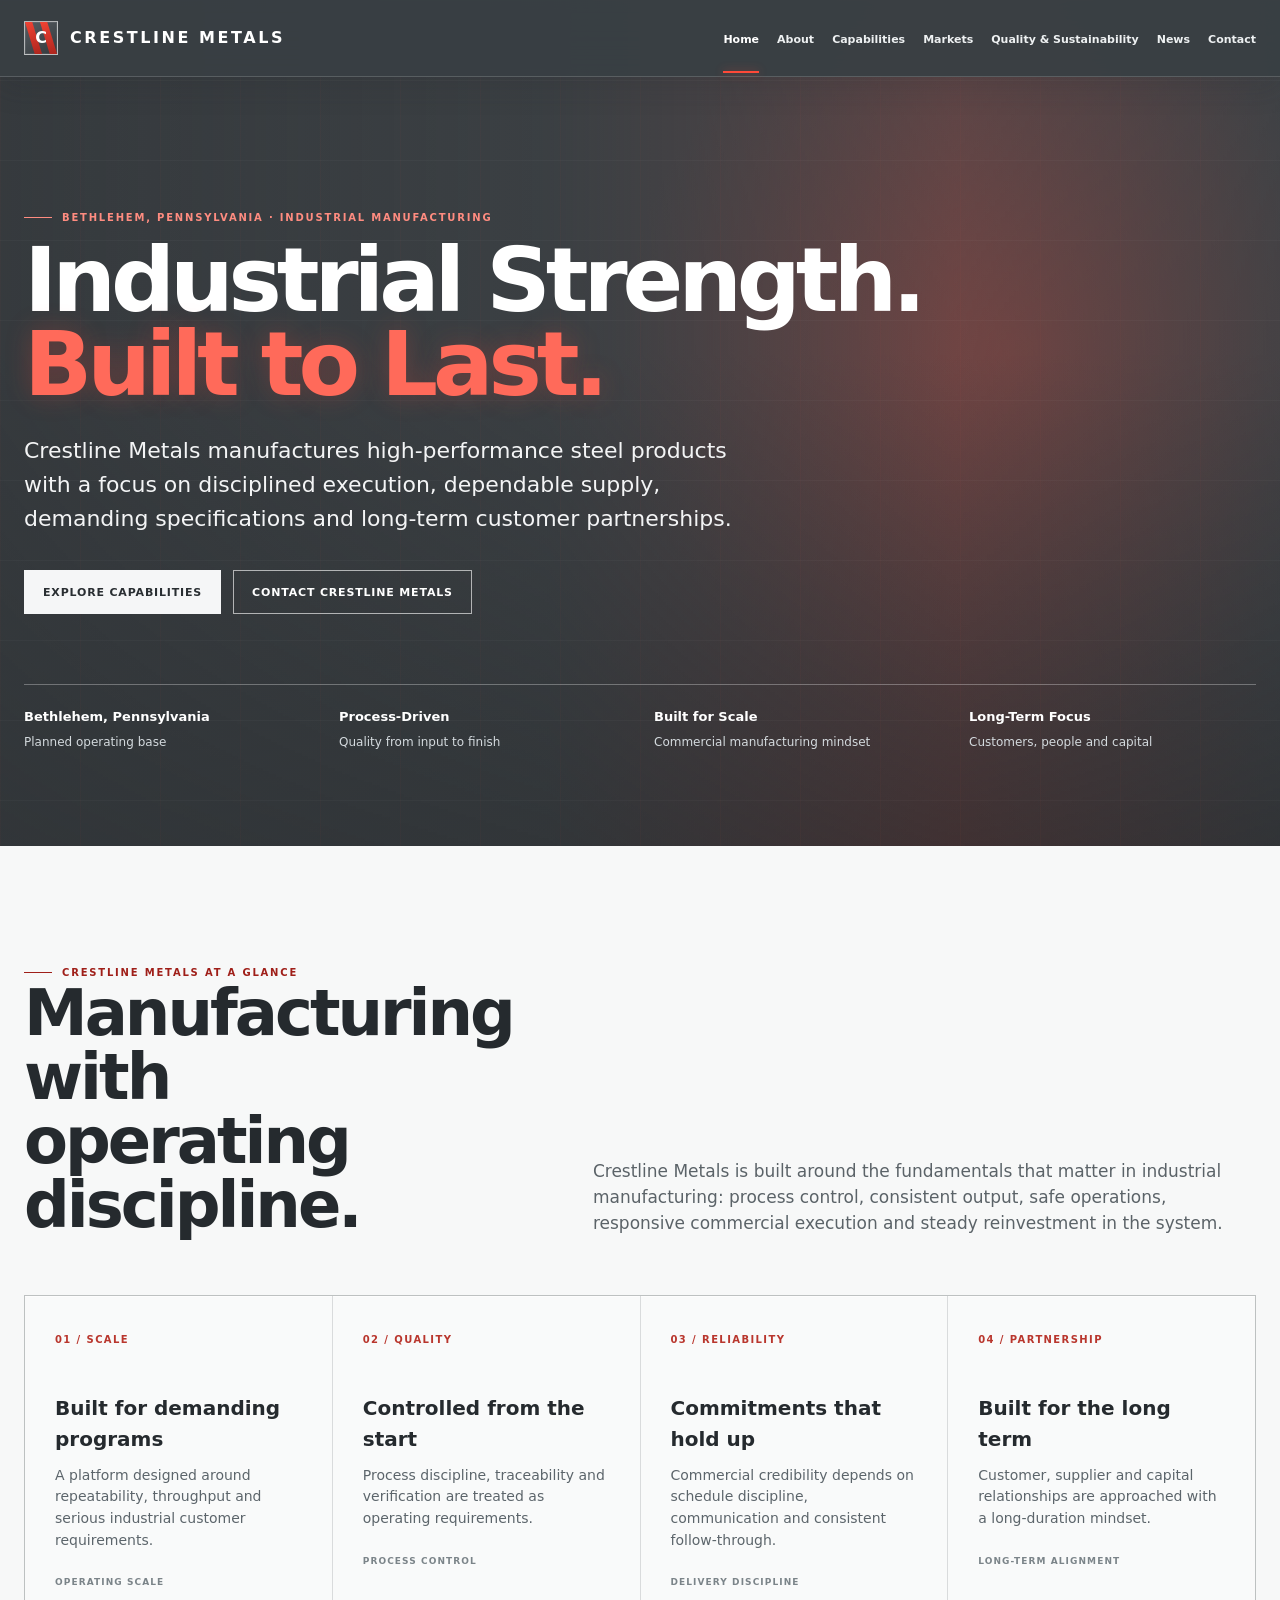
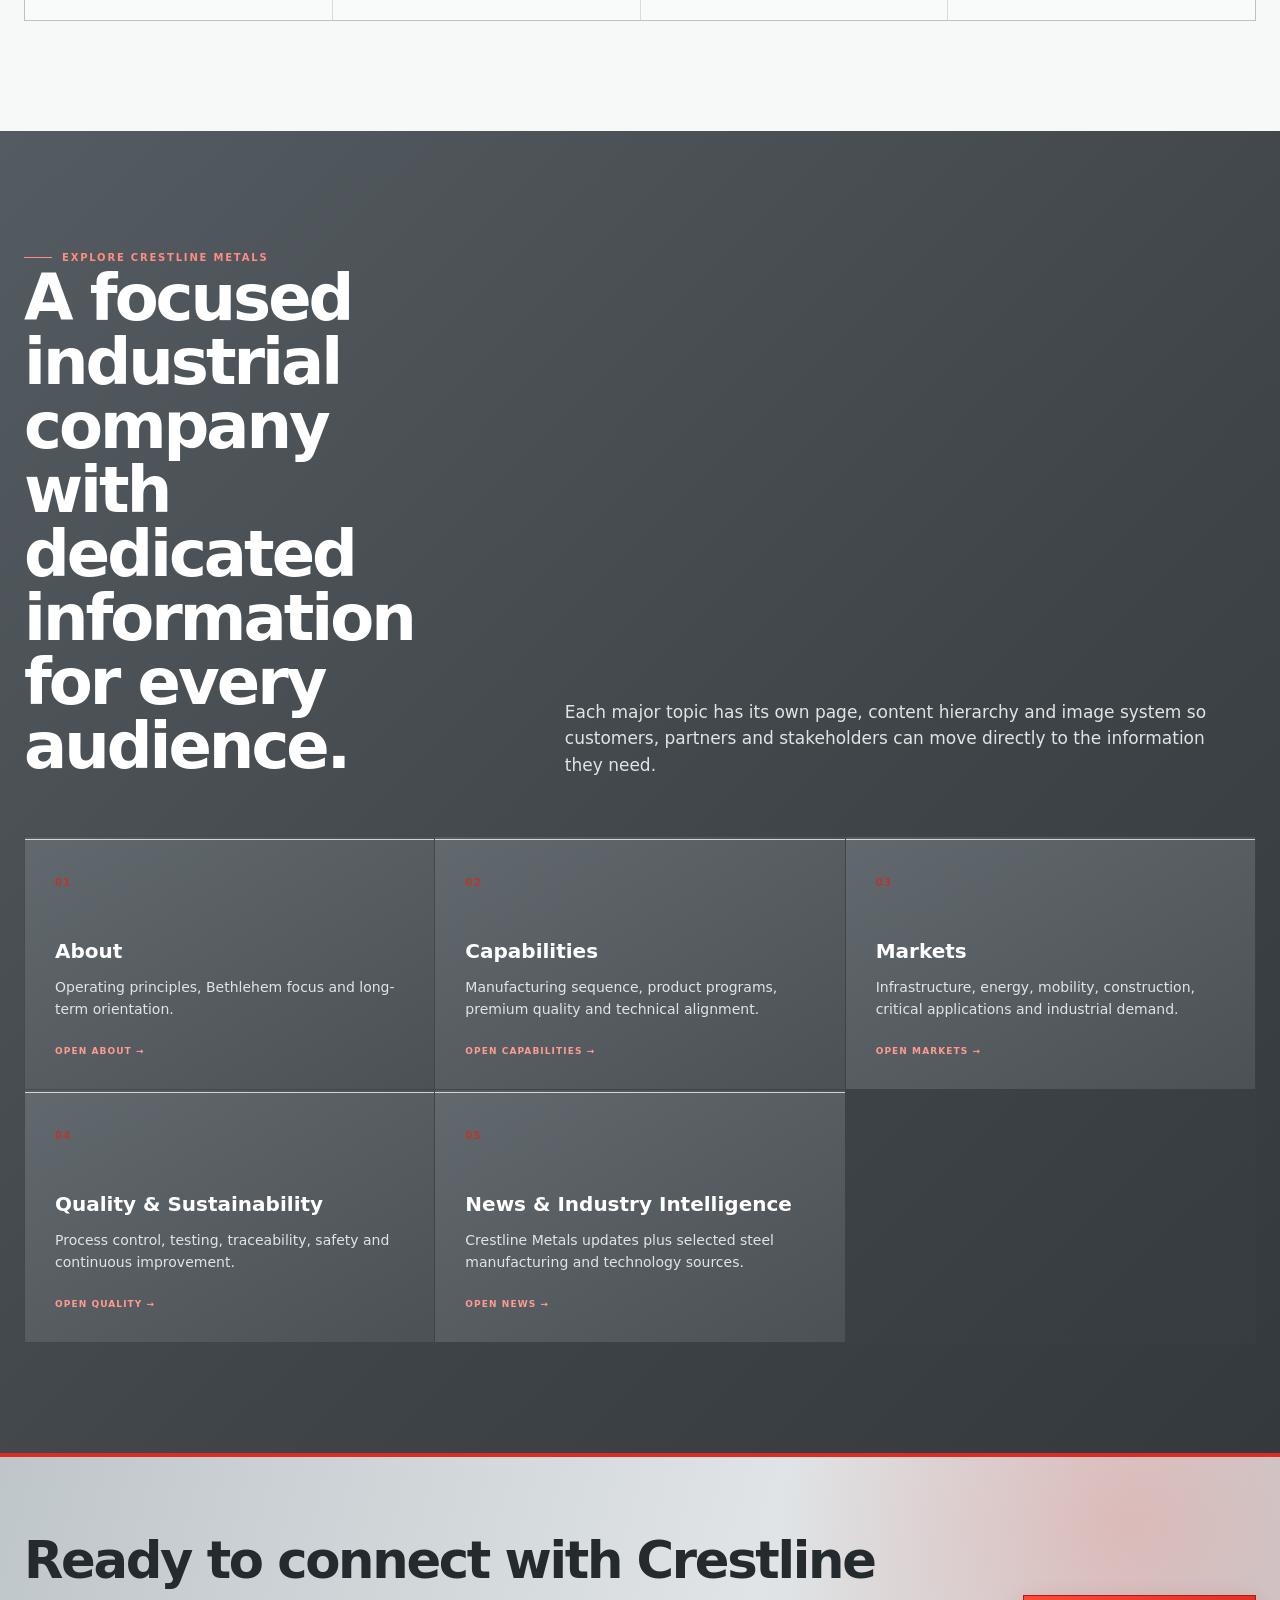
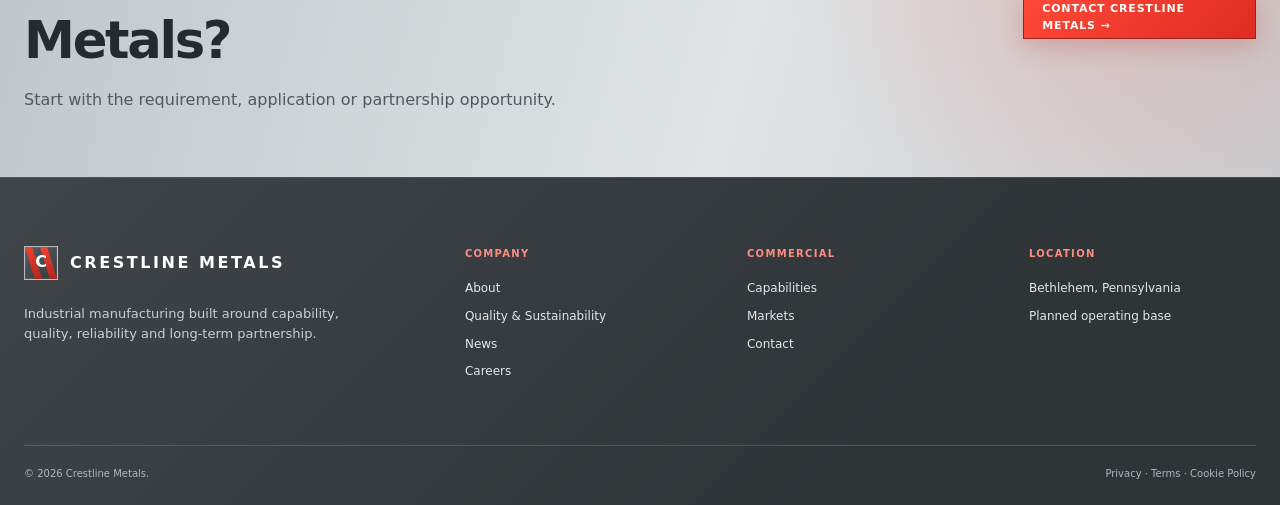
==== commit 14a79e54: "Rebrand homepage to Crestline Metals" ====
--- a/index.html
+++ b/index.html
@@ -1 +1 @@
-<!doctype html><html lang='en'><head><meta charset='utf-8'><meta name='viewport' content='width=device-width,initial-scale=1'><meta name='description' content='Ferrix Corp is a Bethlehem, Pennsylvania-focused industrial manufacturer built around capability, quality, reliability and long-term partnership.'><title>Ferrix Corp | Industrial Strength. Built to Last.</title><link rel='stylesheet' href='/styles.css'></head><body><a class='skip' href='#main'>Skip to content</a><div class='progress' id='progress'></div><header><div class='wrap nav'><a class='brand' href='/'><span class='mark'><span>F</span></span><span class='brandtext'><strong>FERRIX CORP</strong></span></a><nav class='navlinks'><a class='active' href='/'>Home</a><a href='/about'>About</a><a href='/capabilities'>Capabilities</a><a href='/markets'>Markets</a><a href='/quality'>Quality & Sustainability</a><a href='/news'>News</a><a href='/contact'>Contact</a></nav><button class='menu' id='menu' aria-expanded='false'>☰</button></div><nav class='mobilepanel' id='mobilepanel'><a href='/'>Home</a><a href='/about'>About</a><a href='/capabilities'>Capabilities</a><a href='/markets'>Markets</a><a href='/quality'>Quality & Sustainability</a><a href='/news'>News</a><a href='/contact'>Contact</a></nav></header><main id='main'><section class='hero home'><div class='hero-bg' style="background-image:url('https://images.pexels.com/photos/7739856/pexels-photo-7739856.jpeg?auto=compress&cs=tinysrgb&w=2400')"></div><div class='hero-grid'></div><div class='wrap hero-inner'><span class='eyebrow'>Bethlehem, Pennsylvania · Industrial Manufacturing</span><h1>Industrial Strength. <span>Built to Last.</span></h1><p class='lead'>Ferrix manufactures high-performance steel products with a focus on disciplined execution, dependable supply, demanding specifications and long-term customer partnerships.</p><div class='hero-actions'><a class='btn white' href='/capabilities'>Explore Capabilities</a><a class='btn outline' href='/contact'>Contact Ferrix</a></div><div class='hero-meta'><div><strong>Bethlehem, Pennsylvania</strong><span>Planned operating base</span></div><div><strong>Process-Driven</strong><span>Quality from input to finish</span></div><div><strong>Built for Scale</strong><span>Commercial manufacturing mindset</span></div><div><strong>Long-Term Focus</strong><span>Customers, people and capital</span></div></div></div></section><section class='section white'><div class='wrap'><div class='section-head' data-reveal><div><span class='eyebrow'>Ferrix at a Glance</span><h2>Manufacturing with operating discipline.</h2></div><p>Ferrix is built around the fundamentals that matter in industrial manufacturing: process control, consistent output, safe operations, responsive commercial execution and steady reinvestment in the system.</p></div><div class='grid4' data-reveal><article class='card'><span class='num'>01 / SCALE</span><h3>Built for demanding programs</h3><p>A platform designed around repeatability, throughput and serious industrial customer requirements.</p><small>Operating Scale</small></article><article class='card'><span class='num'>02 / QUALITY</span><h3>Controlled from the start</h3><p>Process discipline, traceability and verification are treated as operating requirements.</p><small>Process Control</small></article><article class='card'><span class='num'>03 / RELIABILITY</span><h3>Commitments that hold up</h3><p>Commercial credibility depends on schedule discipline, communication and consistent follow-through.</p><small>Delivery Discipline</small></article><article class='card'><span class='num'>04 / PARTNERSHIP</span><h3>Built for the long term</h3><p>Customer, supplier and capital relationships are approached with a long-duration mindset.</p><small>Long-Term Alignment</small></article></div></div></section><section class='section dark'><div class='wrap'><div class='section-head' data-reveal><div><span class='eyebrow'>Explore Ferrix</span><h2>A focused industrial company with dedicated information for every audience.</h2></div><p>Each major topic has its own page, content hierarchy and image system so customers, partners and stakeholders can move directly to the information they need.</p></div><div class='marketgrid' data-reveal><a class='card' href='/about'><span class='num'>01</span><h3>About</h3><p>Operating principles, Bethlehem focus and long-term orientation.</p><small>Open About →</small></a><a class='card' href='/capabilities'><span class='num'>02</span><h3>Capabilities</h3><p>Manufacturing sequence, product programs, premium quality and technical alignment.</p><small>Open Capabilities →</small></a><a class='card' href='/markets'><span class='num'>03</span><h3>Markets</h3><p>Infrastructure, energy, mobility, construction, critical applications and industrial demand.</p><small>Open Markets →</small></a><a class='card' href='/quality'><span class='num'>04</span><h3>Quality & Sustainability</h3><p>Process control, testing, traceability, safety and continuous improvement.</p><small>Open Quality →</small></a><a class='card' href='/news'><span class='num'>05</span><h3>News & Industry Intelligence</h3><p>Ferrix updates plus selected steel manufacturing and technology sources.</p><small>Open News →</small></a></div></div></section></main><section class='final'><div class='wrap finalgrid'><div><h2>Ready to connect with Ferrix?</h2><p>Start with the requirement, application or partnership opportunity.</p></div><a class='btn dark' href='/contact'>Contact Ferrix →</a></div></section><footer><div class='wrap'><div class='footergrid'><div class='footerbrand'><a class='brand' href='/'><span class='mark'><span>F</span></span><span class='brandtext'><strong>FERRIX CORP</strong></span></a><p>Industrial manufacturing built around capability, quality, reliability and long-term partnership.</p></div><div class='fcol'><h4>Company</h4><a href='/about'>About</a><a href='/quality'>Quality & Sustainability</a><a href='/news'>News</a><a href='/careers'>Careers</a></div><div class='fcol'><h4>Commercial</h4><a href='/capabilities'>Capabilities</a><a href='/markets'>Markets</a><a href='/contact'>Contact</a></div><div class='fcol'><h4>Location</h4><span>Bethlehem, Pennsylvania</span><span>Planned operating base</span></div></div><div class='footerbottom'><span>© <span id='year'></span> Ferrix Corp.</span><span>Privacy · Terms · Cookie Policy</span></div></div></footer><script src='/site.js'></script></body></html>+<!doctype html><html lang='en'><head><meta charset='utf-8'><meta name='viewport' content='width=device-width,initial-scale=1'><meta name='description' content='Crestline Metals is a Bethlehem, Pennsylvania-focused industrial manufacturer built around capability, quality, reliability and long-term partnership.'><title>Crestline Metals | Industrial Strength. Built to Last.</title><link rel='stylesheet' href='/styles.css'></head><body><a class='skip' href='#main'>Skip to content</a><div class='progress' id='progress'></div><header><div class='wrap nav'><a class='brand' href='/'><span class='mark'><span>C</span></span><span class='brandtext'><strong>CRESTLINE METALS</strong></span></a><nav class='navlinks'><a class='active' href='/'>Home</a><a href='/about'>About</a><a href='/capabilities'>Capabilities</a><a href='/markets'>Markets</a><a href='/quality'>Quality & Sustainability</a><a href='/news'>News</a><a href='/contact'>Contact</a></nav><button class='menu' id='menu' aria-expanded='false'>☰</button></div><nav class='mobilepanel' id='mobilepanel'><a href='/'>Home</a><a href='/about'>About</a><a href='/capabilities'>Capabilities</a><a href='/markets'>Markets</a><a href='/quality'>Quality & Sustainability</a><a href='/news'>News</a><a href='/contact'>Contact</a></nav></header><main id='main'><section class='hero home'><div class='hero-bg' style="background-image:url('https://images.pexels.com/photos/7739856/pexels-photo-7739856.jpeg?auto=compress&cs=tinysrgb&w=2400')"></div><div class='hero-grid'></div><div class='wrap hero-inner'><span class='eyebrow'>Bethlehem, Pennsylvania · Industrial Manufacturing</span><h1>Industrial Strength. <span>Built to Last.</span></h1><p class='lead'>Crestline Metals manufactures high-performance steel products with a focus on disciplined execution, dependable supply, demanding specifications and long-term customer partnerships.</p><div class='hero-actions'><a class='btn white' href='/capabilities'>Explore Capabilities</a><a class='btn outline' href='/contact'>Contact Crestline Metals</a></div><div class='hero-meta'><div><strong>Bethlehem, Pennsylvania</strong><span>Planned operating base</span></div><div><strong>Process-Driven</strong><span>Quality from input to finish</span></div><div><strong>Built for Scale</strong><span>Commercial manufacturing mindset</span></div><div><strong>Long-Term Focus</strong><span>Customers, people and capital</span></div></div></div></section><section class='section white'><div class='wrap'><div class='section-head' data-reveal><div><span class='eyebrow'>Crestline Metals at a Glance</span><h2>Manufacturing with operating discipline.</h2></div><p>Crestline Metals is built around the fundamentals that matter in industrial manufacturing: process control, consistent output, safe operations, responsive commercial execution and steady reinvestment in the system.</p></div><div class='grid4' data-reveal><article class='card'><span class='num'>01 / SCALE</span><h3>Built for demanding programs</h3><p>A platform designed around repeatability, throughput and serious industrial customer requirements.</p><small>Operating Scale</small></article><article class='card'><span class='num'>02 / QUALITY</span><h3>Controlled from the start</h3><p>Process discipline, traceability and verification are treated as operating requirements.</p><small>Process Control</small></article><article class='card'><span class='num'>03 / RELIABILITY</span><h3>Commitments that hold up</h3><p>Commercial credibility depends on schedule discipline, communication and consistent follow-through.</p><small>Delivery Discipline</small></article><article class='card'><span class='num'>04 / PARTNERSHIP</span><h3>Built for the long term</h3><p>Customer, supplier and capital relationships are approached with a long-duration mindset.</p><small>Long-Term Alignment</small></article></div></div></section><section class='section dark'><div class='wrap'><div class='section-head' data-reveal><div><span class='eyebrow'>Explore Crestline Metals</span><h2>A focused industrial company with dedicated information for every audience.</h2></div><p>Each major topic has its own page, content hierarchy and image system so customers, partners and stakeholders can move directly to the information they need.</p></div><div class='marketgrid' data-reveal><a class='card' href='/about'><span class='num'>01</span><h3>About</h3><p>Operating principles, Bethlehem focus and long-term orientation.</p><small>Open About →</small></a><a class='card' href='/capabilities'><span class='num'>02</span><h3>Capabilities</h3><p>Manufacturing sequence, product programs, premium quality and technical alignment.</p><small>Open Capabilities →</small></a><a class='card' href='/markets'><span class='num'>03</span><h3>Markets</h3><p>Infrastructure, energy, mobility, construction, critical applications and industrial demand.</p><small>Open Markets →</small></a><a class='card' href='/quality'><span class='num'>04</span><h3>Quality & Sustainability</h3><p>Process control, testing, traceability, safety and continuous improvement.</p><small>Open Quality →</small></a><a class='card' href='/news'><span class='num'>05</span><h3>News & Industry Intelligence</h3><p>Crestline Metals updates plus selected steel manufacturing and technology sources.</p><small>Open News →</small></a></div></div></section></main><section class='final'><div class='wrap finalgrid'><div><h2>Ready to connect with Crestline Metals?</h2><p>Start with the requirement, application or partnership opportunity.</p></div><a class='btn dark' href='/contact'>Contact Crestline Metals →</a></div></section><footer><div class='wrap'><div class='footergrid'><div class='footerbrand'><a class='brand' href='/'><span class='mark'><span>C</span></span><span class='brandtext'><strong>CRESTLINE METALS</strong></span></a><p>Industrial manufacturing built around capability, quality, reliability and long-term partnership.</p></div><div class='fcol'><h4>Company</h4><a href='/about'>About</a><a href='/quality'>Quality & Sustainability</a><a href='/news'>News</a><a href='/careers'>Careers</a></div><div class='fcol'><h4>Commercial</h4><a href='/capabilities'>Capabilities</a><a href='/markets'>Markets</a><a href='/contact'>Contact</a></div><div class='fcol'><h4>Location</h4><span>Bethlehem, Pennsylvania</span><span>Planned operating base</span></div></div><div class='footerbottom'><span>© <span id='year'></span> Crestline Metals.</span><span>Privacy · Terms · Cookie Policy</span></div></div></footer><script src='/site.js'></script></body></html>
